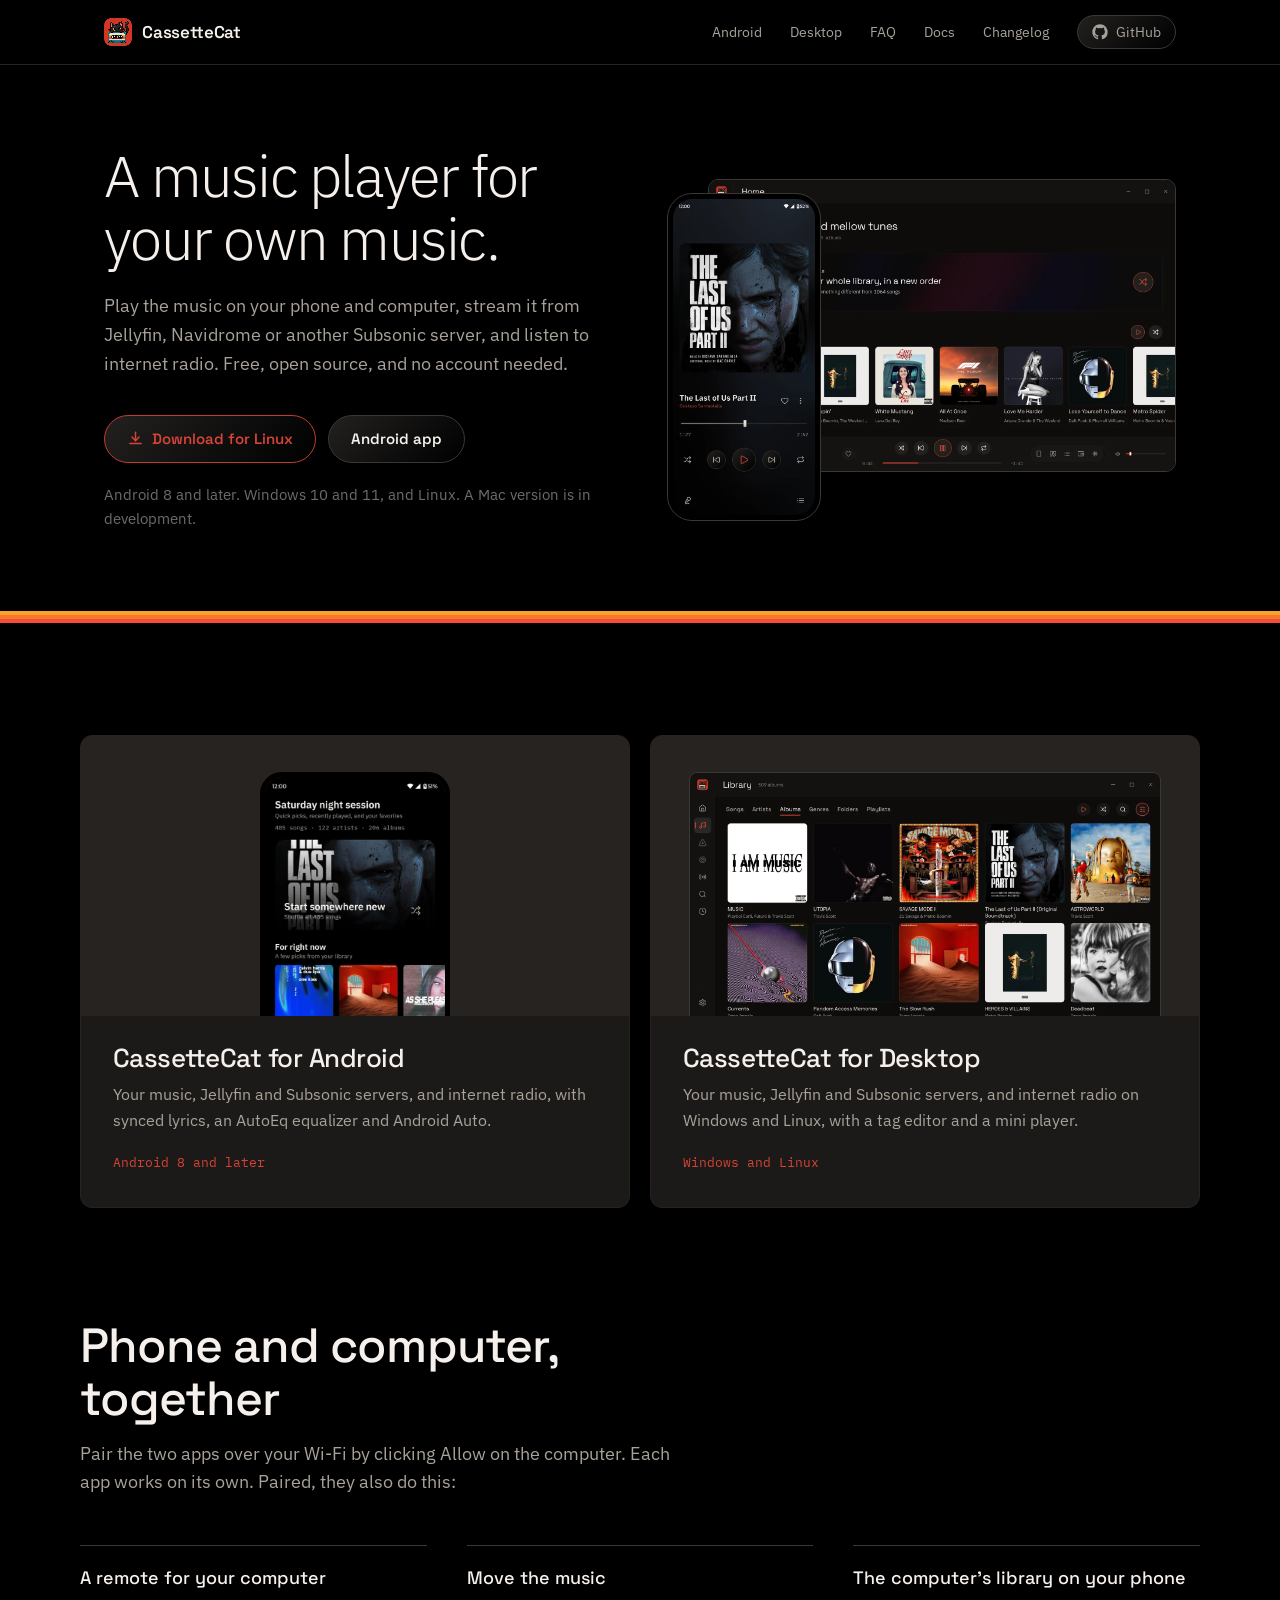
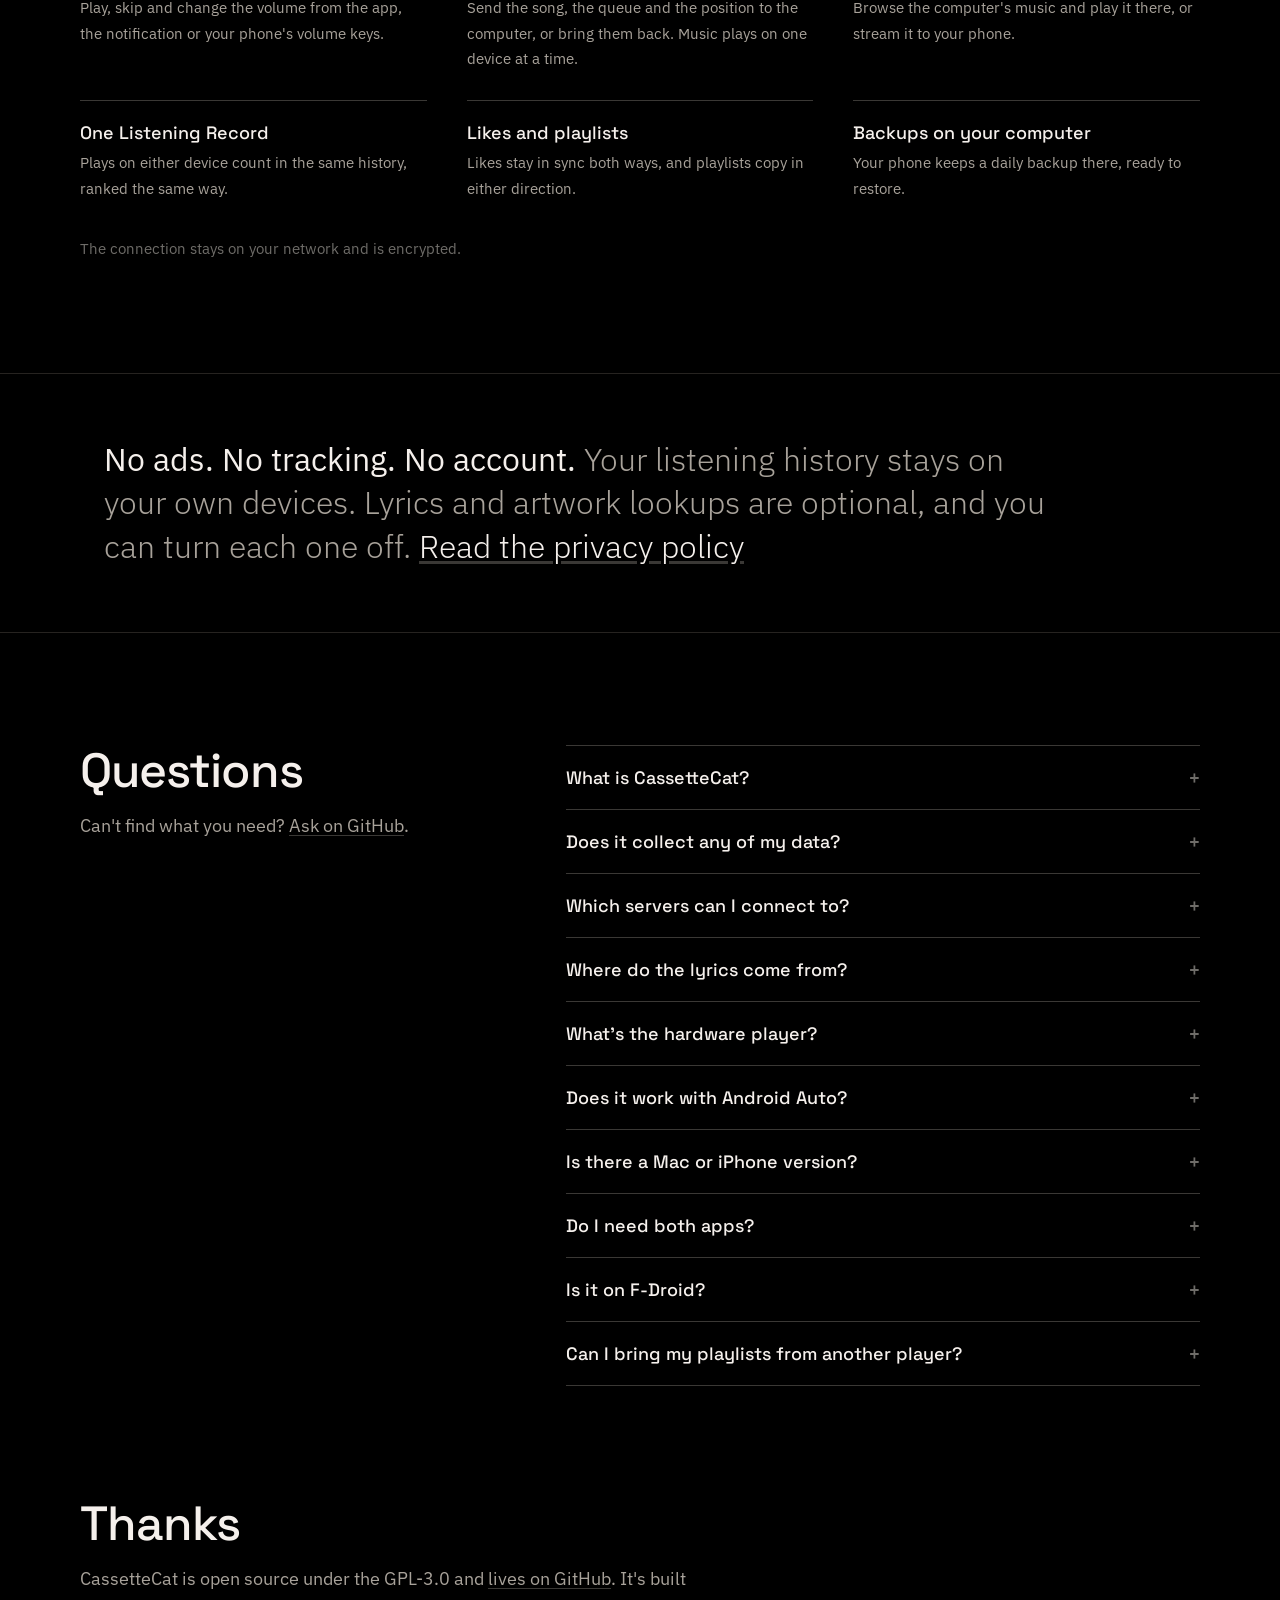
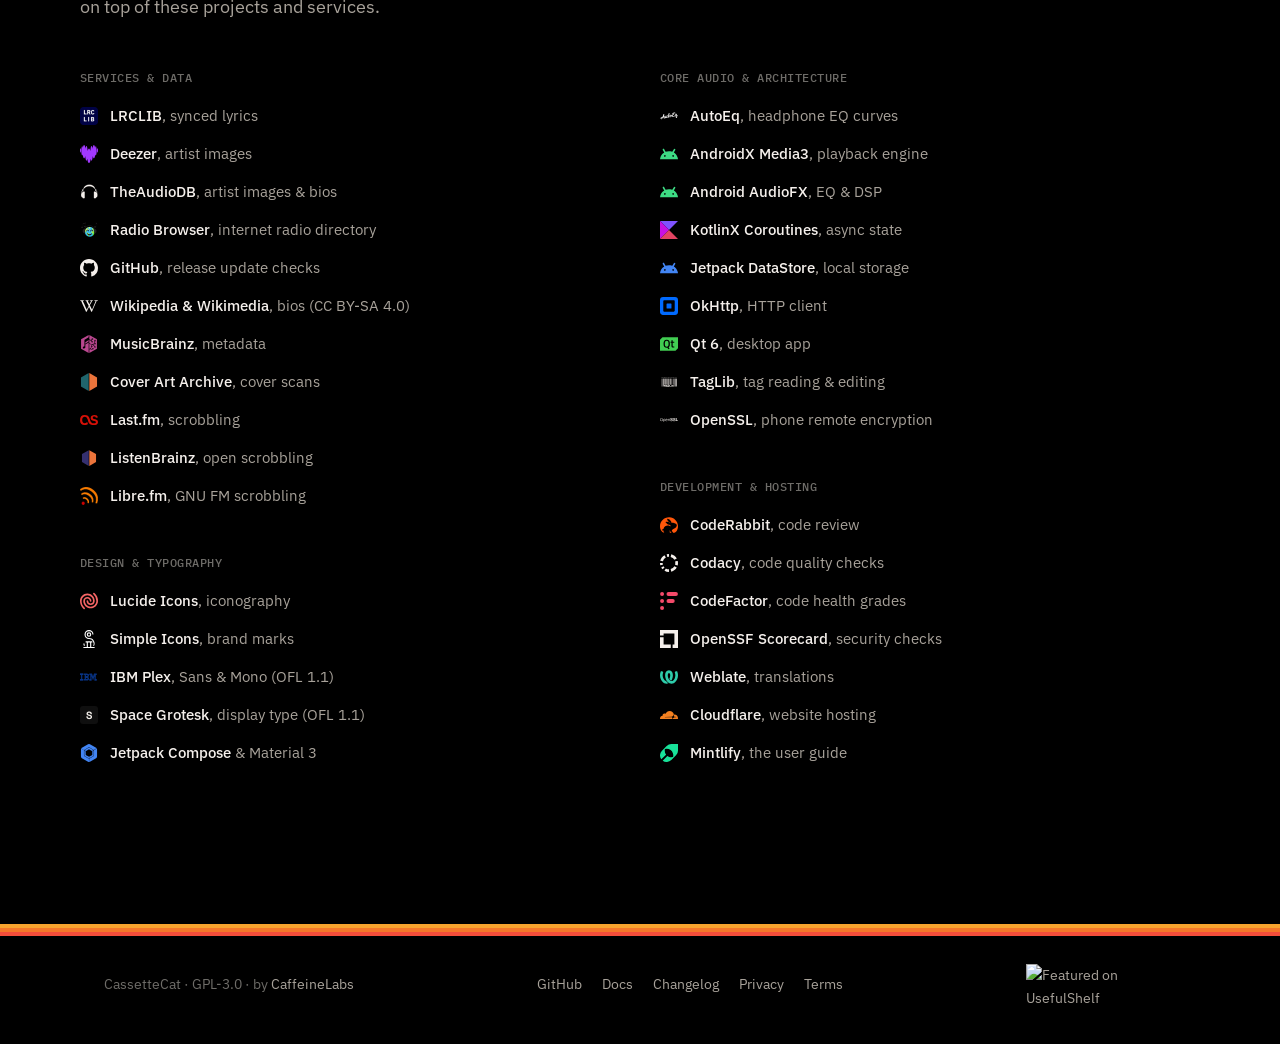
==== index.html @ 4e78d3f8 "Lay out each release with its version and date beside the notes The separate versions list is gone; " ====
<!DOCTYPE html>
<html lang="en">

<head>
  <meta charset="UTF-8">
  <meta name="viewport" content="width=device-width, initial-scale=1.0">
  <title>CassetteCat · Open Source Music Player for Android and Desktop</title>
  <meta name="description" content="A free, open-source music player for Android, Windows and Linux. Play your own music files, stream from Navidrome or Jellyfin, and get synced lyrics. No ads, no tracking, no account.">
  <meta name="author" content="CaffeineLabs">
  <meta name="robots" content="index, follow, max-image-preview:large, max-snippet:-1, max-video-preview:-1">
  <meta name="referrer" content="strict-origin-when-cross-origin">
  <meta property="og:site_name" content="CassetteCat">
  <meta property="og:locale" content="en_US">
  <meta property="og:title" content="CassetteCat · Open Source Music Player for Android and Desktop">
  <meta property="og:description" content="A free, open-source music player for your own music. Play the songs on your phone or computer, or stream them from your own server.">
  <meta property="og:url" content="https://cassettecat.caffeinelabs.in/">
  <meta property="og:image" content="https://cassettecat.caffeinelabs.in/assets/feature_graphic_1024x500.png">
  <meta property="og:image:width" content="1024">
  <meta property="og:image:height" content="500">
  <meta property="og:image:alt" content="CassetteCat on an Android phone and on a computer">
  <meta property="og:type" content="website">
  <meta name="twitter:card" content="summary_large_image">
  <meta name="twitter:title" content="CassetteCat · Open Source Music Player for Android and Desktop">
  <meta name="twitter:description" content="A free, open-source music player for your own music. Play the songs on your phone or computer, or stream them from your own server.">
  <meta name="twitter:image" content="https://cassettecat.caffeinelabs.in/assets/feature_graphic_1024x500.png">
  <meta name="theme-color" content="#000000">
  <script type="application/ld+json">
  {
    "@context": "https://schema.org",
    "@graph": [
      {
        "@type": "WebSite",
        "@id": "https://cassettecat.caffeinelabs.in/#website",
        "url": "https://cassettecat.caffeinelabs.in/",
        "name": "CassetteCat",
        "description": "Open-source music player for Android and desktop. Plays local files, streams Subsonic and Jellyfin servers, and syncs lyrics.",
        "inLanguage": "en"
      },
      {
        "@type": "Organization",
        "@id": "https://cassettecat.caffeinelabs.in/#organization",
        "name": "CaffeineLabs",
        "url": "https://caffeinelabs.in",
        "logo": "https://cassettecat.caffeinelabs.in/assets/play_store_icon_512.png",
        "sameAs": [
          "https://github.com/samyyy2311/CassetteCat",
          "https://github.com/samyyy2311/CassetteCat-Desktop"
        ]
      },
      {
        "@type": "SoftwareApplication",
        "@id": "https://cassettecat.caffeinelabs.in/#software",
        "name": "CassetteCat",
        "operatingSystem": "Android, Windows, Linux",
        "applicationCategory": "MultimediaApplication",
        "applicationSubCategory": "MusicApplication",
        "description": "A free, open-source music player for Android, Windows and Linux. Plays local music files, streams from your own Navidrome, Jellyfin or Subsonic server, shows synced lyrics, and works with Android Auto. No ads, no tracking and no account.",
        "url": "https://cassettecat.caffeinelabs.in/",
        "image": "https://cassettecat.caffeinelabs.in/assets/feature_graphic_1024x500.png",
        "screenshot": [
          "https://cassettecat.caffeinelabs.in/assets/screenshots/now-playing.webp",
          "https://cassettecat.caffeinelabs.in/assets/screenshots/lyrics.webp",
          "https://cassettecat.caffeinelabs.in/assets/screenshots/library.webp",
          "https://cassettecat.caffeinelabs.in/assets/screenshots/artists.webp",
          "https://cassettecat.caffeinelabs.in/assets/screenshots/desktop/home.webp",
          "https://cassettecat.caffeinelabs.in/assets/screenshots/desktop/library.webp",
          "https://cassettecat.caffeinelabs.in/assets/screenshots/desktop/now-playing.webp"
        ],
        "license": "https://www.gnu.org/licenses/gpl-3.0.html",
        "offers": {
          "@type": "Offer",
          "price": "0",
          "priceCurrency": "USD"
        },
        "author": {
          "@id": "https://cassettecat.caffeinelabs.in/#organization"
        },
        "downloadUrl": [
          "https://github.com/samyyy2311/CassetteCat/releases/latest",
          "https://github.com/samyyy2311/CassetteCat-Desktop/releases/latest"
        ],
        "installUrl": "https://play.google.com/store/apps/details?id=in.caffeinelabs.cassettecat",
        "featureList": [
          "Local music library with folder filters and tag support",
          "Streaming from Navidrome, Jellyfin and other Subsonic servers, with offline caching",
          "Synced lyrics from embedded tags or LRCLIB, with a lyrics editor",
          "Graphic equalizer with AutoEq headphone profiles",
          "Internet radio via Radio Browser",
          "Android Auto, Android Automotive and Drive Mode",
          "Scrobbling to Last.fm, ListenBrainz and Libre.fm",
          "Phone remote for the desktop app, with one shared Listening Record",
          "M3U and M3U8 playlist import and export",
          "Backup and restore of playlists and settings",
          "No ads, no analytics and no account"
        ],
        "softwareRequirements": "Android 8.0 or later, Windows 10 or 11 (64-bit), or Linux (x86_64 or ARM64)",
        "sameAs": [
          "https://play.google.com/store/apps/details?id=in.caffeinelabs.cassettecat",
          "https://alternativeto.net/software/cassettecat/about/",
          "https://github.com/samyyy2311/CassetteCat"
        ]
      },
      {
        "@type": "FAQPage",
        "@id": "https://cassettecat.caffeinelabs.in/#faq",
        "mainEntity": [
          {
            "@type": "Question",
            "name": "What is CassetteCat?",
            "acceptedAnswer": {
              "@type": "Answer",
              "text": "A music player for Android, Windows and Linux, made for people who keep their own music. It plays what's on your device, streams from your own Subsonic or Jellyfin server, and shows lyrics that scroll along with the song. It's free and the code is open."
            }
          },
          {
            "@type": "Question",
            "name": "Does it collect any of my data?",
            "acceptedAnswer": {
              "@type": "Answer",
              "text": "No. There's no analytics, no ads and no account to create. Your history and playlists stay on your devices, nothing is sent to us, and server passwords are encrypted on the device."
            }
          },
          {
            "@type": "Question",
            "name": "Which servers can I connect to?",
            "acceptedAnswer": {
              "@type": "Answer",
              "text": "Jellyfin, and anything that speaks the Subsonic API: Navidrome, Gonic, Airsonic, LMS and others. You can browse your library, stream, and keep songs on the phone for offline listening."
            }
          },
          {
            "@type": "Question",
            "name": "Where do the lyrics come from?",
            "acceptedAnswer": {
              "@type": "Answer",
              "text": "First from your files, if they have LRC or ID3 lyrics embedded. If not, CassetteCat looks them up on LRCLIB. If the timing is off, you can fix it in the lyrics editor."
            }
          },
          {
            "@type": "Question",
            "name": "What's the hardware player?",
            "acceptedAnswer": {
              "@type": "Answer",
              "text": "A small open-hardware music player built around an ESP32, with a DAC, a colour screen and an SD card. It's still in progress. The phone app can already send songs to it and control playback over Wi-Fi."
            }
          },
          {
            "@type": "Question",
            "name": "Does it work with Android Auto?",
            "acceptedAnswer": {
              "@type": "Answer",
              "text": "Yes. It works with Android Auto and Android Automotive, so you can pick albums, playlists and radio stations from your car's screen."
            }
          },
          {
            "@type": "Question",
            "name": "Is there a Mac or iPhone version?",
            "acceptedAnswer": {
              "@type": "Answer",
              "text": "A Mac app is in development and isn't available yet. There's no iPhone version."
            }
          },
          {
            "@type": "Question",
            "name": "Do I need both apps?",
            "acceptedAnswer": {
              "@type": "Answer",
              "text": "No. The Android app and the desktop app each work on their own. Pairing them adds the remote, one shared Listening Record and synced likes and playlists."
            }
          },
          {
            "@type": "Question",
            "name": "Is it on F-Droid?",
            "acceptedAnswer": {
              "@type": "Answer",
              "text": "Not yet, the F-Droid listing is still pending. Until then you can grab the APK from GitHub, or add the repository to Obtainium to get updates automatically."
            }
          },
          {
            "@type": "Question",
            "name": "Can I bring my playlists from another player?",
            "acceptedAnswer": {
              "@type": "Answer",
              "text": "Yes. CassetteCat imports M3U and M3U8 playlists, which most players can export. Your music files are picked up by the library scan, so there's nothing else to move."
            }
          }
        ]
      }
    ]
  }
  </script>
  <link rel="manifest" href="manifest.json">
  <link rel="canonical" href="https://cassettecat.caffeinelabs.in/">
  <link rel="icon" type="image/svg+xml" href="assets/logo.svg">
  <link rel="icon" type="image/png" href="assets/play_store_icon_512.png">
  <link rel="apple-touch-icon" href="assets/play_store_icon_512.png">
  <link rel="preconnect" href="https://fonts.googleapis.com">
  <link rel="preconnect" href="https://fonts.gstatic.com" crossorigin>
  <link rel="stylesheet" href="https://fonts.googleapis.com/css2?family=IBM+Plex+Mono:wght@400;500&family=IBM+Plex+Sans:wght@300;400;500&family=Space+Grotesk:wght@400;500;600&display=swap">
  <link rel="stylesheet" href="https://fonts.googleapis.com/css2?family=Silkscreen&text=ABCDEFGHIJKLMNOPQRSTUVWXYZ0123456789%C2%B7%26-.:&display=swap">
  <link rel="stylesheet" href="assets/style.css?v=20261022c">
</head>

<body>

  <header class="site-header">
    <div class="wrap nav">
      <a href="/" class="brand"><img src="assets/play_store_icon_512.png" alt="" width="26" height="26"><span>CassetteCat</span></a>
      <nav aria-label="Main">
        <a href="/android" class="wide">Android</a>
        <a href="/desktop" class="wide">Desktop</a>
        <a href="/#faq" class="wide">FAQ</a>
        <a href="/docs" class="wide">Docs</a>
        <a href="/changelog" class="wide">Changelog</a>
        <a href="https://github.com/samyyy2311/CassetteCat" target="_blank" rel="noopener" class="gh cap"><svg viewBox="0 0 24 24" aria-hidden="true"><path d="M12 .5C5.65.5.5 5.65.5 12c0 5.08 3.29 9.39 7.86 10.91.58.11.79-.25.79-.55 0-.27-.01-1.17-.02-2.12-3.2.7-3.88-1.36-3.88-1.36-.52-1.33-1.28-1.68-1.28-1.68-1.04-.71.08-.7.08-.7 1.15.08 1.76 1.19 1.76 1.19 1.03 1.75 2.69 1.25 3.35.95.1-.74.4-1.25.72-1.53-2.55-.29-5.24-1.28-5.24-5.69 0-1.26.45-2.28 1.19-3.09-.12-.29-.52-1.46.11-3.05 0 0 .97-.31 3.17 1.18a11.04 11.04 0 0 1 5.78 0c2.2-1.49 3.17-1.18 3.17-1.18.63 1.59.23 2.76.11 3.05.74.81 1.19 1.83 1.19 3.09 0 4.42-2.7 5.39-5.26 5.68.41.35.77 1.05.77 2.12 0 1.53-.01 2.76-.01 3.14 0 .3.2.66.8.55A11.51 11.51 0 0 0 23.5 12C23.5 5.65 18.35.5 12 .5Z"/></svg>GitHub<span id="gh-stars" hidden></span></a>
        <a href="/#download" class="narrow nav-dl cap cap-accent">Download</a>
      </nav>
    </div>
  </header>

  <main>

    <section id="download" class="wrap hero">
      <div class="hero-copy">
        <h1>A music player for your own music.</h1>
        <p class="lede">Play the music on your phone and computer, stream it from Jellyfin, Navidrome or another Subsonic server, and listen to internet radio. Free, open source, and no account needed.</p>
        <div class="actions">
          <a id="dl-primary" href="https://github.com/samyyy2311/CassetteCat/releases/latest" class="btn btn-primary">
            <svg viewBox="0 0 24 24"><path d="M12 3v12"/><path d="m7 10 5 5 5-5"/><path d="M4 19h16"/></svg>
            <span>Download for Android</span>
          </a>
          <a id="dl-other" href="/desktop" class="btn">Desktop app</a>
        </div>
        <p class="dl-note">Android 8 and later. Windows 10 and 11, and Linux. A Mac version is in development.</p>
        <p id="gh-downloads" class="dl-count" hidden></p>
      </div>
      <div class="hero-devices">
        <img class="hero-desktop" src="assets/screenshots/desktop/home.webp" alt="CassetteCat on a computer, showing the Home screen" width="1600" height="1000" fetchpriority="high">
        <img class="hero-phone" src="assets/screenshots/now-playing.webp" alt="CassetteCat on an Android phone, showing the Now Playing screen" width="240" height="534">
      </div>
    </section>

    <div class="tape-stripe"></div>

    <section id="apps" class="wrap block apps">
      <a class="app-card" href="/android">
        <div class="shot"><img class="shot-phone" src="assets/screenshots/home.webp" alt="CassetteCat Home screen on Android" width="240" height="534" loading="lazy"></div>
        <div>
          <h2>CassetteCat for Android</h2>
          <p>Your music, Jellyfin and Subsonic servers, and internet radio, with synced lyrics, an AutoEq equalizer and Android Auto.</p>
          <span class="app-link">Android 8 and later</span>
        </div>
      </a>
      <a class="app-card" href="/desktop">
        <div class="shot"><img class="shot-desktop" src="assets/screenshots/desktop/library.webp" alt="CassetteCat library on a computer" width="1600" height="1000" loading="lazy"></div>
        <div>
          <h2>CassetteCat for Desktop</h2>
          <p>Your music, Jellyfin and Subsonic servers, and internet radio on Windows and Linux, with a tag editor and a mini player.</p>
          <span class="app-link">Windows and Linux</span>
        </div>
      </a>
    </section>

    <section id="together" class="wrap block together" style="padding-top:0">
      <div class="head">
        <h2>Phone and computer, together</h2>
        <p>Pair the two apps over your Wi-Fi by clicking Allow on the computer. Each app works on its own. Paired, they also do this:</p>
      </div>
      <ul>
        <li><b>A remote for your computer</b><span>Play, skip and change the volume from the app, the notification or your phone's volume keys.</span></li>
        <li><b>Move the music</b><span>Send the song, the queue and the position to the computer, or bring them back. Music plays on one device at a time.</span></li>
        <li><b>The computer's library on your phone</b><span>Browse the computer's music and play it there, or stream it to your phone.</span></li>
        <li><b>One Listening Record</b><span>Plays on either device count in the same history, ranked the same way.</span></li>
        <li><b>Likes and playlists</b><span>Likes stay in sync both ways, and playlists copy in either direction.</span></li>
        <li><b>Backups on your computer</b><span>Your phone keeps a daily backup there, ready to restore.</span></li>
      </ul>
      <p class="together-note">The connection stays on your network and is encrypted.</p>
    </section>

    <section class="privacy">
      <div class="wrap">
        <p><strong>No ads. No tracking. No account.</strong> Your listening history stays on your own devices. Lyrics and artwork lookups are optional, and you can turn each one off. <a href="/privacy">Read the privacy policy</a></p>
      </div>
    </section>

    <section id="faq" class="wrap block faq">
      <div class="head">
        <h2>Questions</h2>
        <p>Can't find what you need? <a href="https://github.com/samyyy2311/CassetteCat/issues" target="_blank" rel="noopener">Ask on GitHub</a>.</p>
      </div>
      <div>
        <details>
          <summary>What is CassetteCat?</summary>
          <p>A music player for Android, Windows and Linux, made for people who keep their own music. It plays what's on your device, streams from your own Subsonic or Jellyfin server, and shows lyrics that scroll along with the song. It's free and the code is open.</p>
        </details>
        <details>
          <summary>Does it collect any of my data?</summary>
          <p>No. There's no analytics, no ads and no account to create. Your history and playlists stay on your devices, nothing is sent to us, and server passwords are encrypted on the device.</p>
        </details>
        <details>
          <summary>Which servers can I connect to?</summary>
          <p>Jellyfin, and anything that speaks the Subsonic API: Navidrome, Gonic, Airsonic, LMS and others. You can browse your library, stream, and keep songs on the phone for offline listening.</p>
        </details>
        <details>
          <summary>Where do the lyrics come from?</summary>
          <p>First from your files, if they have LRC or ID3 lyrics embedded. If not, CassetteCat looks them up on LRCLIB. If the timing is off, you can fix it in the lyrics editor.</p>
        </details>
        <details>
          <summary>What's the hardware player?</summary>
          <p>A small open-hardware music player built around an ESP32, with a DAC, a colour screen and an SD card. It's still in progress. The phone app can already send songs to it and control playback over Wi-Fi.</p>
        </details>
        <details>
          <summary>Does it work with Android Auto?</summary>
          <p>Yes. It works with Android Auto and Android Automotive, so you can pick albums, playlists and radio stations from your car's screen.</p>
        </details>
        <details>
          <summary>Is there a Mac or iPhone version?</summary>
          <p>A Mac app is in development and isn't available yet. There's no iPhone version.</p>
        </details>
        <details>
          <summary>Do I need both apps?</summary>
          <p>No. The Android app and the desktop app each work on their own. Pairing them adds the remote, one shared Listening Record and synced likes and playlists.</p>
        </details>
        <details>
          <summary>Is it on F-Droid?</summary>
          <p>Not yet, the F-Droid listing is still pending. Until then you can grab the APK from GitHub, or add the repository to Obtainium to get updates automatically.</p>
        </details>
        <details>
          <summary>Can I bring my playlists from another player?</summary>
          <p>Yes. CassetteCat imports M3U and M3U8 playlists, which most players can export. Your music files are picked up by the library scan, so there's nothing else to move.</p>
        </details>
      </div>
    </section>

    <section id="credits" class="wrap block" style="padding-top:0">
      <div class="head">
        <h2>Thanks</h2>
        <p>CassetteCat is open source under the GPL-3.0 and <a href="https://github.com/samyyy2311/CassetteCat" target="_blank" rel="noopener">lives on GitHub</a>. It's built on top of these projects and services.</p>
      </div>
      <div class="credits">
        <div>
          <h3>Services &amp; Data</h3>
          <ul>
            <li><a href="https://lrclib.net" target="_blank" rel="noopener"><img aria-hidden="true" src="assets/logos/lrclib.png" alt="" width="18" height="18"><span><strong>LRCLIB</strong>, synced lyrics</span></a></li>
            <li><a href="https://deezer.com" target="_blank" rel="noopener noreferrer"><svg aria-hidden="true" width="18" height="18" viewBox="0 0 24 24" fill="#A238FF"><path d="M.693 10.024c.381 0 .693-1.256.693-2.807 0-1.55-.312-2.807-.693-2.807C.312 4.41 0 5.666 0 7.217s.312 2.808.693 2.808ZM21.038 1.56c-.364 0-.684.805-.91 2.096C19.765 1.446 19.184 0 18.526 0c-.78 0-1.464 2.036-1.784 5-.312-2.158-.788-3.536-1.325-3.536-.745 0-1.386 2.704-1.62 6.472-.442-1.932-1.083-3.145-1.793-3.145s-1.35 1.213-1.793 3.145c-.242-3.76-.874-6.463-1.628-6.463-.537 0-1.013 1.378-1.325 3.535C6.938 2.036 6.262 0 5.474 0c-.658 0-1.247 1.447-1.602 3.665-.217-1.291-.546-2.105-.91-2.105-.675 0-1.221 2.807-1.221 6.272 0 3.466.546 6.273 1.221 6.273.277 0 .537-.476.736-1.273.32 2.928.996 4.938 1.776 4.938.606 0 1.143-1.204 1.507-3.11.251 3.622.875 6.195 1.602 6.195.46 0 .875-1.023 1.187-2.677C10.142 21.6 11 24 12.004 24c1.005 0 1.863-2.4 2.235-5.822.312 1.654.727 2.677 1.186 2.677.728 0 1.352-2.573 1.603-6.195.364 1.906.9 3.11 1.507 3.11.78 0 1.455-2.01 1.775-4.938.208.797.46 1.273.737 1.273.675 0 1.22-2.807 1.22-6.273-.008-3.457-.553-6.272-1.23-6.272ZM23.307 10.024c.381 0 .693-1.256.693-2.807 0-1.55-.312-2.807-.693-2.807-.381 0-.693 1.256-.693 2.807s.312 2.808.693 2.808Z"/></svg><span><strong>Deezer</strong>, artist images</span></a></li>
            <li><a href="https://theaudiodb.com" target="_blank" rel="noopener noreferrer"><img aria-hidden="true" src="assets/logos/theaudiodb.png" alt="" width="18" height="18"><span><strong>TheAudioDB</strong>, artist images &amp; bios</span></a></li>
            <li><a href="https://radio-browser.info" target="_blank" rel="noopener noreferrer"><img aria-hidden="true" src="assets/logos/radio-browser.png" alt="" width="18" height="18"><span><strong>Radio Browser</strong>, internet radio directory</span></a></li>
            <li><a href="https://github.com" target="_blank" rel="noopener noreferrer"><svg aria-hidden="true" width="18" height="18" viewBox="0 0 24 24"><path fill="var(--ink)" d="M12 0C5.37 0 0 5.37 0 12c0 5.31 3.435 9.795 8.205 11.385.6.105.825-.255.825-.57 0-.285-.015-1.23-.015-2.235-3.015.555-3.795-.735-4.035-1.41-.135-.345-.72-1.41-1.23-1.695-.42-.225-1.02-.78-.015-.795.945-.015 1.62.87 1.845 1.23 1.08 1.815 2.805 1.305 3.495.99.105-.78.42-1.305.765-1.605-2.67-.3-5.46-1.335-5.46-5.925 0-1.305.465-2.385 1.23-3.225-.12-.3-.54-1.53.12-3.18 0 0 1.005-.315 3.3 1.23.96-.27 1.98-.405 3-.405s2.04.135 3 .405c2.295-1.56 3.3-1.23 3.3-1.23.66 1.65.24 2.88.12 3.18.765.84 1.23 1.905 1.23 3.225 0 4.605-2.805 5.625-5.475 5.925.435.375.81 1.095.81 2.22 0 1.605-.015 2.895-.015 3.3 0 .315.225.69.825.57A12.02 12.02 0 0 0 24 12c0-6.63-5.37-12-12-12Z"/></svg><span><strong>GitHub</strong>, release update checks</span></a></li>
            <li><a href="https://wikipedia.org" target="_blank" rel="noopener"><svg aria-hidden="true" width="18" height="18" viewBox="0 0 24 24"><path fill="var(--ink)" d="M12.09,13.119c-0.936,1.932 -2.217,4.548 -2.853,5.728 -0.616,1.074 -1.127,0.931 -1.532,0.029 -1.406,-3.321 -4.293,-9.144 -5.651,-12.409 -0.251,-0.601 -0.441,-0.987 -0.619,-1.139 -0.181,-0.15 -0.554,-0.24 -1.122,-0.271C0.103,5.033 0,4.982 0,4.898v-0.455l0.052,-0.045c0.924,-0.005 5.401,0 5.401,0l0.051,0.045v0.434c0,0.119 -0.075,0.176 -0.225,0.176l-0.564,0.031c-0.485,0.029 -0.727,0.164 -0.727,0.436 0,0.135 0.053,0.33 0.166,0.601 1.082,2.646 4.818,10.521 4.818,10.521l0.136,0.046 2.411,-4.81 -0.482,-1.067 -1.658,-3.264s-0.318,-0.654 -0.428,-0.872c-0.728,-1.443 -0.712,-1.518 -1.447,-1.617 -0.207,-0.023 -0.313,-0.05 -0.313,-0.149v-0.468l0.06,-0.045h4.292l0.113,0.037v0.451c0,0.105 -0.076,0.15 -0.227,0.15l-0.308,0.047c-0.792,0.061 -0.661,0.381 -0.136,1.422l1.582,3.252 1.758,-3.504c0.293,-0.64 0.233,-0.801 0.111,-0.947 -0.07,-0.084 -0.305,-0.22 -0.812,-0.24l-0.201,-0.021c-0.052,0 -0.098,-0.015 -0.145,-0.051 -0.045,-0.031 -0.067,-0.076 -0.067,-0.129v-0.427l0.061,-0.045c1.247,-0.008 4.043,0 4.043,0l0.059,0.045v0.436c0,0.121 -0.059,0.178 -0.193,0.178 -0.646,0.03 -0.782,0.095 -1.023,0.439 -0.12,0.186 -0.375,0.589 -0.646,1.039l-2.301,4.273 -0.065,0.135 2.792,5.712 0.17,0.048 4.396,-10.438c0.154,-0.422 0.129,-0.722 -0.064,-0.895 -0.197,-0.172 -0.346,-0.273 -0.857,-0.295l-0.42,-0.016c-0.061,0 -0.105,-0.014 -0.152,-0.045 -0.043,-0.029 -0.072,-0.075 -0.072,-0.119v-0.436l0.059,-0.045h4.961l0.041,0.045v0.437c0,0.119 -0.074,0.18 -0.209,0.18 -0.648,0.03 -1.127,0.18 -1.443,0.421 -0.314,0.255 -0.557,0.616 -0.736,1.067 0,0 -4.043,9.258 -5.426,12.339 -0.525,1.007 -1.053,0.917 -1.503,-0.031 -0.571,-1.171 -1.773,-3.786 -2.646,-5.71l0.053,-0.036z"/></svg><span><strong>Wikipedia &amp; Wikimedia</strong>, bios (CC BY-SA 4.0)</span></a></li>
            <li><a href="https://musicbrainz.org" target="_blank" rel="noopener"><svg aria-hidden="true" width="18" height="18" viewBox="0 0 24 24" fill="#BA478F"><path d="M11.582 0L1.418 5.832v12.336L11.582 24V10.01L7.1 12.668v3.664c.01.111.01.225 0 .336-.103.435-.54.804-1 1.111-.802.537-1.752.509-2.166-.111-.413-.62-.141-1.631.666-2.168.384-.28.863-.399 1.334-.332V6.619c0-.154.134-.252.226-.308L11.582 3zm.836 0v6.162c.574.03 1.14.16 1.668.387a2.225 2.225 0 0 0 1.656-.717 1.02 1.02 0 1 1 1.832-.803l.004.006a1.022 1.022 0 0 1-1.295 1.197c-.34.403-.792.698-1.297.85.34.263.641.576.891.928a1.04 1.04 0 0 1 .777.125c.768.486.568 1.657-.318 1.857-.886.2-1.574-.77-1.09-1.539.02-.03.042-.06.065-.09a3.598,3.598 0 0 0-1.436-1.166 4.142,4.142 0 0 0-1.457-.369v4.01c.855.06 1.256.493 1.555.834.227.256.356.39.578.402.323.018.568.008.806 0a5.44,5.44 0 0 1 .895.022c.94-.017 1.272-.226 1.605-.446a2.533,2.533 0 0 1 1.131-.463 1.027,1.027 0 0 1 .12-.263 1.04,1.04 0 0 1 .105-.137c.023-.025.047-.044.07-.066a4.775,4.775 0 0 1 0-2.405l-.012,-0.01a1.02,1.02 0 1 1 .692.272h-.057a4.288,4.288 0 0 0 0 1.877h.063a1.02,1.02 0 1 1-.545 1.883l-.047-.033a1,1 0 0 1-.352-.442 1.885,1.885 0 0 0-.814.354 3.03,3.03 0 0 1-.703.365c.757.555 1.772,1.6 2.199,2.299a1.03,1.03 0 0 1 .256-.033 1.02,1.02 0 1 1-.545 1.88l-.047-.03a1.017,1.017 0 0 1-.27-1.376 0.72,0.72 0 0 1 .051-.072c-.445-.775-2.026-2.28-2.46-2.387a4.037,4.037 0 0 0-1.31-.117c-.24,0.008-.513,0.018-.866,0-.515-.027-.783-.333-1.043-.629-.26-.296-.51-.56-1.055-.611V18.5a1.877,1.877 0 0 0 .426-.135.333.333 0 0 1 .058-.027c.56-.267 1.421-.91 2.096-2.447a1.02,1.02 0 0 1-.27-1.344 1.02,1.02 0 1 1 .915 1.54 6.273,6.273 0 0 1-1.432 2.136 1.785,1.785 0 0 1 .691.306.667.667 0 0 0 .37 0.168 3.31,3.31 0 0 0 .888-.222 1.02,1.02 0 0 1 1.787-.79v-.005a1.02,1.02 0 0 1-.773 1.683 1.022,1.022 0 0 1-.719-.287 3.935,3.935 0 0 1-1.168 0.287h-.05a1.313,1.313 0 0 1-.71-.275c-.262-.177-.51-.345-1.402-.12a2.098,2.098 0 0 1-.707 0.2V24l10.164-5.832V5.832zm4.154 4.904a.352.352 0 0 0-.197.639l.018.01c.163.1.378.053.484-.108v-.002a.352.352 0 0 0-.303-.539zm-4.99 1.928L7.082 9.5v2l4.5-2.668zm8.385.38a.352.352 0 0 0-.295.165v.002a.35.35 0 0 0 .096.473l.013.01a.357.357 0 0 0 .487-.108.352.352 0 0 0-.301-.541zM16.09 8.647a.352.352 0 0 0-.277.163.355.355 0 0 0 .296.54c.482 0 .463-.73-.02-.703zm3.877 2.477a.352.352 0 0 0-.295.164.35.35 0 0 0 .094.475l.015.01a.357.357 0 0 0 .485-.11.352.352 0 0 0-.3-.539zm-4.375 3.594a.352.352 0 0 0-.291.172.35.35 0 0 0-.04.265.352.352 0 1 0 .33-.437zm4.375.789a.352.352 0 0 0-.295.164v.002a.352.352 0 0 0 .094.473l.015.01a.357.357 0 0 0 .485-.108.352.352 0 0 0-.3-.54zm-2.803 2.488v.002a.347.347 0 0 0-.223.084.352.352 0 0 0 .23.62.347.347 0 0 0 .23-.085.348.348 0 0 0 .12-.24.353.353 0 0 0-.35-.38.347.347 0 0 0-.007 0Z"/></svg><span><strong>MusicBrainz</strong>, metadata</span></a></li>
            <li><a href="https://coverartarchive.org" target="_blank" rel="noopener"><svg aria-hidden="true" width="18" height="18" viewBox="0 0 25 28"><polygon points="12 0 0 7 0 21 12 28 12 0" fill="#20656C"/><polygon points="13 0 25 7 25 21 13 28 13 0" fill="#EB743B"/></svg><span><strong>Cover Art Archive</strong>, cover scans</span></a></li>
            <li><a href="https://www.last.fm" target="_blank" rel="noopener noreferrer"><svg aria-hidden="true" width="18" height="18" viewBox="0 0 24 24" fill="#D51007"><path d="M10.584 17.21l-.88-2.392s-1.43 1.594-3.573 1.594c-1.897 0-3.244-1.649-3.244-4.288 0-3.382 1.704-4.591 3.381-4.591 2.42 0 3.189 1.567 3.849 3.574l.88 2.749c.88 2.666 2.529 4.81 7.285 4.81 3.409 0 5.718-1.044 5.718-3.793 0-2.227-1.265-3.381-3.63-3.931l-1.758-.385c-1.21-.275-1.567-.77-1.567-1.595 0-.934.742-1.484 1.952-1.484 1.32 0 2.034.495 2.144 1.677l2.749-.33c-.22-2.474-1.924-3.492-4.729-3.492-2.474 0-4.893.935-4.893 3.932 0 1.87.907 3.051 3.189 3.601l1.87.44c1.402.33 1.869.907 1.869 1.704 0 1.017-.99 1.43-2.86 1.43-2.776 0-3.93-1.457-4.59-3.464l-.907-2.75c-1.155-3.573-2.997-4.893-6.653-4.893C2.144 5.333 0 7.89 0 12.233c0 4.18 2.144 6.434 5.993 6.434 3.106 0 4.591-1.457 4.591-1.457z"/></svg><span><strong>Last.fm</strong>, scrobbling</span></a></li>
            <li><a href="https://listenbrainz.org" target="_blank" rel="noopener"><svg aria-hidden="true" width="18" height="18" viewBox="0 0 32 32"><polygon fill="#353070" points="15.5 2 3.5 9 3.5 23 15.5 30 15.5 2"/><polygon fill="#eb743b" points="16.5 2 28.5 9 28.5 23 16.5 30 16.5 2"/></svg><span><strong>ListenBrainz</strong>, open scrobbling</span></a></li>
            <li><a href="https://libre.fm" target="_blank" rel="noopener"><img aria-hidden="true" src="assets/logos/librefm.png" alt="" width="18" height="18"><span><strong>Libre.fm</strong>, GNU FM scrobbling</span></a></li>
          </ul>
        </div>
        <div>
          <h3>Design &amp; Typography</h3>
          <ul>
            <li><a href="https://lucide.dev" target="_blank" rel="noopener"><svg aria-hidden="true" width="18" height="18" viewBox="0 0 24 24" fill="#F56565"><path d="M18.483 1.123a1.09 1.09 0 0 0-.752.362 1.09 1.09 0 0 0 .088 1.54 11.956 11.956 0 0 1 4 8.946 7.62 7.62 0 0 1-7.637 7.636 7.62 7.62 0 0 1-7.637-7.636 3.255 3.255 0 0 1 3.273-3.273c1.82 0 3.273,1.45 3.273,3.273a1.09 1.09 0 0 0 1.09 1.09 1.09 1.09 0 0 0 1.092-1.09c0-3-2.455-5.455-5.455-5.455s-5.454,2.455-5.454 5.455c0 5.408 4.408,9.818 9.818,9.818 5.41 0 9.818-4.41 9.818-9.818A14.16,14.16 0 0 0 19.272 1.4a1.09 1.09 0 0 0-.789-.277ZM9.818 2.15C4.408 2.151 0 6.561 0 11.97a14.16 14.16 0 0 0 4.8 10.637 1.09 1.09 0 0 0 1.54-.096 1.09 1.09 0 0 0-.095-1.54 11.957 11.957 0 0 1-4.063-9 7.62 7.62 0 0 1 7.636-7.637 7.62 7.62 0 0 1 7.637 7.636 3.256 3.256 0 0 1-3.273 3.273 3.256 3.256 0 0 1-3.273-3.273 1.09 1.09 0 0 0-1.09-1.09 1.09 1.09 0 0 0-1.092 1.09c0 3 2.455 5.455 5.455 5.455s5.454-2.455 5.454-5.455c0-5.408-4.408-9.818-9.818-9.818z"/></svg><span><strong>Lucide Icons</strong>, iconography</span></a></li>
            <li><a href="https://simpleicons.org" target="_blank" rel="noopener"><svg aria-hidden="true" width="18" height="18" viewBox="0 0 24 24" fill="#FFFFFF"><path d="M18 6a6 6 0 10-6 6 6 6 0 015.35 9h1.5A7.5 7.5 0 0012 10.5 4.5 4.5 0 1116.5 6Zm-6-3a3 3 0 000 6 1 1 0 000-6m0 1.5a1.5 1.5 0 010 3 1 1 0 010-3M7.5 15v1.5H9v6H4.5V24h15v-1.5H15v-6h1.5V15Zm3 1.5h3v6h-3zm-6 1.5a7.5 7.5 0 00.7 3h1.5a6 6 0 01-.7-3Z"/></svg><span><strong>Simple Icons</strong>, brand marks</span></a></li>
            <li><a href="https://github.com/IBM/plex" target="_blank" rel="noopener"><svg aria-hidden="true" width="18" height="18" viewBox="0 0 1075 401.15" fill="#0F62FE"><g><rect y="373.17" width="194.43" height="27.932"/><rect y="319.83" width="194.43" height="27.932"/><rect x="55.468" y="266.54" width="83.399" height="27.932"/><rect x="55.468" y="213.25" width="83.399" height="27.932"/><rect x="55.468" y="159.96" width="83.399" height="27.932"/><rect x="55.468" y="106.58" width="83.399" height="27.932"/><rect y="53.288" width="194.43" height="27.932"/><rect width="194.43" height="27.932"/><path d="m222.17 400.85 207.11 0.297c27.734 0 52.793-10.697 71.513-27.932h-278.62z"/><path d="m222.17 347.76h299.03c5.051-8.617 8.815-18.027 11.094-27.932h-310.12z"/><rect x="277.73" y="266.54" width="83.3" height="27.932"/><path d="m444.43 266.54v27.932h90.927c0-9.608-1.288-19.017-3.764-27.932z"/><path d="m497.92 213.25h-220.19v27.932h243.46c-6.34-10.698-14.165-20.107-23.277-27.932z"/><path d="m277.73 159.96v27.932h220.19c9.311-7.825 17.135-17.235 23.277-27.932z"/><rect x="277.73" y="106.58" width="83.3" height="27.932"/><path d="m444.43 134.51h87.163c2.476-8.914 3.764-18.324 3.764-27.932h-90.927z"/><path d="m521.2 53.288h-299.03v27.932h310.12c-2.575-9.905-6.339-19.314-11.093-27.932z"/><path d="m429.28 0h-207.11v27.932h278.53c-18.621-17.235-43.878-27.932-71.414-27.932z"/><polygon points="555.57 81.22 742.67 81.22 733.06 53.288 555.57 53.288"/><polygon points="555.57 27.932 724.25 27.932 714.64 0 555.57 0"/><polygon points="861.03 401.17 861.03 373.24 1000 373.24 1000 401.17"/><polygon points="861.03 347.76 861.03 319.83 1000 319.83 1000 347.76"/><polygon points="777.73 182.54 769.91 159.96 694.43 159.96 611.03 159.96 611.03 187.89 694.43 187.89 694.43 162.24 703.25 187.89 852.22 187.89 861.03 162.24 861.03 187.89 944.43 187.89 944.43 159.96 861.03 159.96 785.56 159.96"/><polygon points="944.43 106.58 803.98 106.58 794.37 134.51 944.43 134.51"/><polygon points="1000 27.932 1000 0 840.93 0 831.32 27.932"/><polygon points="768.13 373.22 777.73 400.85 787.34 373.22"/><polygon points="749.5 319.83 759.31 347.76 796.16 347.76 806.06 319.83"/><polygon points="730.78 266.54 740.59 294.47 814.88 294.47 824.68 266.54"/><polygon points="721.97 241.18 833.6 241.18 843.11 213.25 712.36 213.25"/><polygon points="611.03 134.51 761.09 134.51 751.49 106.58 611.03 106.58"/><polygon points="1000 53.288 822.4 53.288 812.9 81.22 1000 81.22"/><rect x="555.57" y="373.22" width="138.97" height="27.932"/><rect x="555.57" y="319.83" width="138.97" height="27.932"/><rect x="611.03" y="266.54" width="83.399" height="27.932"/><rect x="611.03" y="213.25" width="83.399" height="27.932"/><rect x="861.03" y="213.25" width="83.399" height="27.932"/><rect x="861.03" y="266.54" width="83.399" height="27.932"/></g></svg><span><strong>IBM Plex</strong>, Sans &amp; Mono (OFL 1.1)</span></a></li>
            <li><a href="https://github.com/floriankarsten/space-grotesk" target="_blank" rel="noopener"><svg aria-hidden="true" width="18" height="18" viewBox="0 0 24 24"><rect width="24" height="24" rx="4" fill="rgba(255,255,255,0.06)"/><text x="12" y="17" font-family="'Space Grotesk',sans-serif" font-size="14" font-weight="700" fill="var(--ink)" text-anchor="middle">S</text></svg><span><strong>Space Grotesk</strong>, display type (OFL 1.1)</span></a></li>
            <li><a href="https://developer.android.com/jetpack/compose" target="_blank" rel="noopener"><svg aria-hidden="true" width="18" height="18" viewBox="0 0 24 24" fill="#4285F4"><path d="M12.135.003a2.577 2.577 0 0 0-1.42.344L2.55 5.06a2.577 2.577 0 0 0-.953.967l3.957 2.17a1.765 1.765 0 0 1 .603-.588l4.951-2.86a1.761 1.761 0 0 1 1.76 0l4.951 2.86a1.753 1.753 0 0 1 .526.46l3.921-2.265a2.577 2.577 0 0 0-.816-.744L13.291.347a2.577 2.577 0 0 0-1.152-.34Zm-.145 4.912a1.36 1.36 0 0 0-.68.182L6.36 7.953a1.345 1.345 0 0 0-.454.435l1.92 1.055a1.05 1.05 0 0 1 .31-.275l3.34-1.928a1.054 1.054 0 0 1 1.051 0l3.336 1.928a1.066 1.066 0 0 1 .238.199l.018-.01-.002-.002 1.877-1.08a1.353 1.353 0 0 0-.373-.322l-4.95-2.86a1.357 1.357 0 0 0-.68-.178Zm10.432 1.149-3.92 2.26a1.757 1.757 0 0 1 .2.812v5.715c0 .627-.332 1.21-.88 1.528l-4.95 2.86a1.761 1.761 0 0 1-.64.214v4.524a2.577 2.577 0 0 0 1.059-.313l8.162-4.713a2.577 2.577 0 0 0 1.289-2.23V7.297a2.577 2.577 0 0 0-.318-1.228Zm-20.937.238a2.577 2.577 0 0 0-.227.99v9.43c0 .918.491 1.767 1.293 2.229l8.162 4.713a2.57 2.57 0 0 0 1.225.336v-4.531a1.761 1.761 0 0 1-.833-.235L6.156 16.38a1.765 1.765 0 0 1-.877-1.528V9.136a1.776 1.776 0 0 1 .131-.676Zm16.67 2.223-1.89 1.092a1.058 1.058 0 0 1 .124.46v3.856c0 .378-.2.72-.526.907l-3.336 1.93a1.04 1.04 0 0 1-.295.107v2.17c.152-.027.304-.078.44-.157l4.949-2.859a1.36 1.36 0 0 0 .68-1.18V9.136a1.36 1.36 0 0 0-.147-.607Zm-12.387.13a1.36 1.36 0 0 0-.088.481v5.715a1.36 1.36 0 0 0 .68 1.18l4.95 2.86c.194.112.412.166.627.177v-2.174a1.054 1.054 0 0 1-.46-.123L8.14 14.843a1.054 1.054 0 0 1-.532-.908v-3.853a.99.99 0 0 1 .077-.38l-.034-.013z"/></svg><span><strong>Jetpack Compose</strong> &amp; Material 3</span></a></li>
          </ul>
        </div>
        <div>
          <h3>Core Audio &amp; Architecture</h3>
          <ul>
            <li><a href="https://github.com/jaakkopasanen/AutoEq" target="_blank" rel="noopener"><img aria-hidden="true" src="assets/autoeq.svg" alt="AutoEq" width="18" height="18"><span><strong>AutoEq</strong>, headphone EQ curves</span></a></li>
            <li><a href="https://developer.android.com/media/media3" target="_blank" rel="noopener"><svg aria-hidden="true" width="18" height="18" viewBox="0 0 24 24" fill="#3DDC84"><path d="M18.4395 5.5586c-.675 1.1664-1.352 2.3318-2.0274 3.498-.0366-.0155-.0742-.0286-.1113-.043-1.8249-.6957-3.484-.8-4.42-.787-1.8551.0185-3.3544.4643-4.2597.8203-.084-.1494-1.7526-3.021-2.0215-3.4864a1.1451 1.1451 0 0 0-.1406-.1914c-.3312-.364-.9054-.4859-1.379-.203-.475.282-.7136.9361-.3886 1.5019 1.9466 3.3696-.0966-.2158 1.9473 3.3593.0172.031-.4946.2642-1.3926 1.0177C2.8987 12.176.452 14.772 0 18.9902h24c-.119-1.1108-.3686-2.099-.7461-3.0683-.7438-1.9118-1.8435-3.2928-2.7402-4.1836a12.1048 12.1048 0 0 0-2.1309-1.6875c.6594-1.122 1.312-2.2559 1.9649-3.3848.2077-.3615.1886-.7956-.0079-1.1191a1.1001 1.1001 0 0 0-.8515-.5332c-.5225-.0536-.9392.3128-1.0488.5449zm-.0391 8.461c.3944.5926.324 1.3306-.1563 1.6503-.4799.3197-1.188.0985-1.582-.4941-.3944-.5927-.324-1.3307.1563-1.6504.4727-.315 1.1812-.1086 1.582.4941zM7.207 13.5273c.4803.3197.5506 1.0577.1563 1.6504-.394.5926-1.1038.8138-1.584.4941-.48-.3197-.5503-1.0577-.1563-1.6504.4008-.6021 1.1087-.8106 1.584-.4941z"/></svg><span><strong>AndroidX Media3</strong>, playback engine</span></a></li>
            <li><a href="https://developer.android.com/reference/android/media/audiofx/AudioEffect" target="_blank" rel="noopener"><svg aria-hidden="true" width="18" height="18" viewBox="0 0 24 24" fill="#3DDC84"><path d="M18.4395 5.5586c-.675 1.1664-1.352 2.3318-2.0274 3.498-.0366-.0155-.0742-.0286-.1113-.043-1.8249-.6957-3.484-.8-4.42-.787-1.8551.0185-3.3544.4643-4.2597.8203-.084-.1494-1.7526-3.021-2.0215-3.4864a1.1451 1.1451 0 0 0-.1406-.1914c-.3312-.364-.9054-.4859-1.379-.203-.475.282-.7136.9361-.3886 1.5019 1.9466 3.3696-.0966-.2158 1.9473 3.3593.0172.031-.4946.2642-1.3926 1.0177C2.8987 12.176.452 14.772 0 18.9902h24c-.119-1.1108-.3686-2.099-.7461-3.0683-.7438-1.9118-1.8435-3.2928-2.7402-4.1836a12.1048 12.1048 0 0 0-2.1309-1.6875c.6594-1.122 1.312-2.2559 1.9649-3.3848.2077-.3615.1886-.7956-.0079-1.1191a1.1001 1.1001 0 0 0-.8515-.5332c-.5225-.0536-.9392.3128-1.0488.5449zm-.0391 8.461c.3944.5926.324 1.3306-.1563 1.6503-.4799.3197-1.188.0985-1.582-.4941-.3944-.5927-.324-1.3307.1563-1.6504.4727-.315 1.1812-.1086 1.582.4941zM7.207 13.5273c.4803.3197.5506 1.0577.1563 1.6504-.394.5926-1.1038.8138-1.584.4941-.48-.3197-.5503-1.0577-.1563-1.6504.4008-.6021 1.1087-.8106 1.584-.4941z"/></svg><span><strong>Android AudioFX</strong>, EQ &amp; DSP</span></a></li>
            <li><a href="https://kotlinlang.org/docs/coroutines-overview.html" target="_blank" rel="noopener"><svg aria-hidden="true" width="18" height="18" viewBox="0 0 24 24"><path fill="#7F52FF" d="M24,0 L0,0 L12,12 Z"/><path fill="#C811E2" d="M0,0 L12,12 L0,24 Z"/><path fill="#E24462" d="M12,12 L24,24 L0,24 Z"/></svg><span><strong>KotlinX Coroutines</strong>, async state</span></a></li>
            <li><a href="https://developer.android.com/topic/libraries/architecture/datastore" target="_blank" rel="noopener"><svg aria-hidden="true" width="18" height="18" viewBox="0 0 24 24" fill="#4285F4"><path d="M18.4395 5.5586c-.675 1.1664-1.352 2.3318-2.0274 3.498-.0366-.0155-.0742-.0286-.1113-.043-1.8249-.6957-3.484-.8-4.42-.787-1.8551.0185-3.3544.4643-4.2597.8203-.084-.1494-1.7526-3.021-2.0215-3.4864a1.1451 1.1451 0 0 0-.1406-.1914c-.3312-.364-.9054-.4859-1.379-.203-.475.282-.7136.9361-.3886 1.5019 1.9466 3.3696-.0966-.2158 1.9473 3.3593.0172.031-.4946.2642-1.3926 1.0177C2.8987 12.176.452 14.772 0 18.9902h24c-.119-1.1108-.3686-2.099-.7461-3.0683-.7438-1.9118-1.8435-3.2928-2.7402-4.1836a12.1048 12.1048 0 0 0-2.1309-1.6875c.6594-1.122 1.312-2.2559 1.9649-3.3848.2077-.3615.1886-.7956-.0079-1.1191a1.1001 1.1001 0 0 0-.8515-.5332c-.5225-.0536-.9392.3128-1.0488.5449zm-.0391 8.461c.3944.5926.324 1.3306-.1563 1.6503-.4799.3197-1.188.0985-1.582-.4941-.3944-.5927-.324-1.3307.1563-1.6504.4727-.315 1.1812-.1086 1.582.4941zM7.207 13.5273c.4803.3197.5506 1.0577.1563 1.6504-.394.5926-1.1038.8138-1.584.4941-.48-.3197-.5503-1.0577-.1563-1.6504.4008-.6021 1.1087-.8106 1.584-.4941z"/></svg><span><strong>Jetpack DataStore</strong>, local storage</span></a></li>
            <li><a href="https://github.com/square/okhttp" target="_blank" rel="noopener"><svg aria-hidden="true" width="18" height="18" viewBox="0 0 24 24" fill="#006AFF"><path d="M4.01 0A4.01 4.01 0 000 4.01v15.98c0 2.21 1.8 4 4.01 4.01h15.98C22.2 24 24 22.2 24 19.99V4A4.01 4.01 0 0019.99 0H4zm1.62 4.36h12.74c.7 0 1.26.57 1.26 1.27v12.74c0 .7-.56 1.27-1.26 1.27H5.63c-.7 0-1.26-.57-1.26-1.27V5.63a1.27,1.27 0 011.26-1.27zm3.83 4.35a0.73.73 0 00-.73.73v5.09c0 .4.32.72.72.72h5.1a0.73.73 0 00.73-.72V9.44a0.73.73 0 00-.73-.73h-5.1Z"/></svg><span><strong>OkHttp</strong>, HTTP client</span></a></li>
            <li><a href="https://www.qt.io" target="_blank" rel="noopener noreferrer"><svg aria-hidden="true" width="18" height="18" viewBox="0 0 24 24" fill="#41CD52"><path d="M21.693 3.162H3.33L0 6.49v14.348h20.671L24 17.51V3.162zM12.785 18.4l-1.562.728-1.35-2.217c-.196.057-.499.09-.924.09-1.579 0-2.683-.425-3.305-1.276-.622-.85-.932-2.2-.932-4.033 0-1.84.319-3.206.949-4.098.63-.892 1.726-1.341 3.288-1.341 1.562 0 2.658.441 3.28 1.333.63.883.94 2.25.94 4.098 0 1.219-.13 2.2-.384 2.945-.261.752-.679 1.325-1.268 1.718zm4.736-1.587c-.858 0-1.447-.196-1.766-.59-.32-.392-.483-1.136-.483-2.232v-3.534H14.11V9.051h1.162V6.843h1.644V9.05h2.094v1.415h-2.094v3.346c0 .622.05 1.03.14 1.227.09.204.326.303.695.303l1.243-.05.073 1.326c-.67.13-1.186.196-1.546.196zm-8.58-9.08c-.95 0-1.604.311-1.963.94-.352.63-.532 1.629-.532 3.011 0 1.374.172 2.364.515 2.953.344.589 1.006.892 1.98.892.973 0 1.628-.295 1.971-.876.335-.58.507-1.57.507-2.953 0-1.39-.172-2.396-.523-3.026-.352-.63-1.006-.94-1.955-.94Z"/></svg><span><strong>Qt 6</strong>, desktop app</span></a></li>
            <li><a href="https://taglib.org" target="_blank" rel="noopener"><img aria-hidden="true" src="assets/logos/taglib.svg" alt="" width="27" height="18"><span><strong>TagLib</strong>, tag reading &amp; editing</span></a></li>
            <li><a href="https://www.openssl.org" target="_blank" rel="noopener"><svg aria-hidden="true" width="18" height="18" viewBox="0 0 24 24" fill="var(--ink)"><path d="M1.961,13.532c-0.303,0-0.575-0.052-0.818-0.157c-0.243-0.105-0.448-0.25-0.616-0.437 c-0.168-0.187-0.298-0.408-0.389-0.664C0.046,12.018,0,11.741,0,11.442c0-0.299,0.046-0.576,0.137-0.832 c0.091-0.256,0.221-0.477,0.389-0.664C0.695,9.759,0.9,9.613,1.143,9.508c0.243-0.105,0.516-0.157,0.818-0.157 c0.303,0,0.575,0.052,0.818,0.157c0.243,0.105,0.448,0.25,0.616,0.437c0.168,0.187,0.298,0.408,0.389,0.664 c0.091,0.256,0.137,0.533,0.137,0.832c0,0.299-0.046,0.576-0.137,0.832c-0.092,0.256-0.221,0.477-0.389,0.664 c-0.168,0.187-0.374,0.333-0.616,0.437C2.536,13.479,2.264,13.532,1.961,13.532z M1.961,13.089c0.235,0,0.443-0.042,0.622-0.126 s0.331-0.199,0.454-0.345c0.123-0.146,0.216-0.319,0.277-0.521c0.062-0.202,0.092-0.42,0.092-0.656 c0-0.235-0.031-0.454-0.092-0.656c-0.062-0.202-0.154-0.376-0.277-0.524c-0.123-0.148-0.275-0.263-0.454-0.347 S2.197,9.789,1.961,9.789c-0.235,0-0.443,0.042-0.622,0.126c-0.179,0.084-0.331,0.2-0.454,0.347 c-0.123,0.148-0.216,0.322-0.277,0.524c-0.062,0.202-0.092,0.42-0.092,0.656c0,0.235,0.031,0.454,0.092,0.656 c0.062,0.202,0.154,0.375,0.277,0.521c0.123,0.146,0.275,0.261,0.454,0.345C1.519,13.047,1.726,13.089,1.961,13.089z M4.455,10.551 h0.454v0.409H4.92c0.108-0.149,0.237-0.266,0.387-0.35c0.149-0.084,0.331-0.126,0.544-0.126c0.183,0,0.351,0.035,0.504,0.104 c0.153,0.069,0.284,0.168,0.392,0.297c0.108,0.129,0.193,0.289,0.255,0.479c0.062,0.191,0.092,0.405,0.092,0.644 c0,0.232-0.029,0.442-0.087,0.63c-0.058,0.189-0.141,0.349-0.249,0.482c-0.108,0.133-0.241,0.234-0.398,0.305 c-0.157,0.071-0.333,0.106-0.527,0.106c-0.198,0-0.37-0.032-0.516-0.095c-0.146-0.063-0.278-0.174-0.398-0.331H4.909v1.557H4.455 V10.551z M5.8,13.151c0.138,0,0.26-0.029,0.364-0.087c0.105-0.058,0.191-0.137,0.261-0.238c0.069-0.101,0.12-0.22,0.154-0.359 c0.034-0.138,0.05-0.289,0.05-0.454c0-0.161-0.017-0.311-0.05-0.451c-0.034-0.14-0.085-0.261-0.154-0.364 c-0.069-0.103-0.155-0.183-0.258-0.241c-0.103-0.058-0.223-0.087-0.361-0.087c-0.157,0-0.294,0.03-0.412,0.09 c-0.118,0.06-0.214,0.142-0.289,0.247c-0.075,0.105-0.131,0.226-0.168,0.364c-0.037,0.138-0.056,0.286-0.056,0.443 c0,0.157,0.017,0.305,0.05,0.443c0.034,0.138,0.087,0.259,0.16,0.361c0.073,0.103,0.167,0.184,0.283,0.244 C5.49,13.121,5.632,13.151,5.8,13.151z M8.837,13.526c-0.22,0-0.417-0.04-0.591-0.12c-0.174-0.08-0.32-0.19-0.44-0.328 c-0.12-0.138-0.211-0.3-0.275-0.485c-0.064-0.185-0.095-0.382-0.095-0.591c0-0.209,0.033-0.406,0.098-0.591 c0.065-0.185,0.159-0.346,0.28-0.485c0.121-0.138,0.266-0.247,0.434-0.328c0.168-0.08,0.355-0.12,0.56-0.12 c0.217,0,0.408,0.04,0.574,0.12c0.166,0.08,0.305,0.192,0.417,0.336c0.112,0.144,0.197,0.316,0.255,0.516 c0.058,0.2,0.087,0.419,0.087,0.658H7.901c0.007,0.146,0.034,0.282,0.078,0.409c0.045,0.127,0.106,0.237,0.185,0.331 c0.078,0.093,0.174,0.166,0.286,0.219c0.112,0.052,0.241,0.078,0.387,0.078c0.213,0,0.387-0.049,0.521-0.148 c0.134-0.099,0.228-0.247,0.28-0.445h0.443c-0.067,0.314-0.209,0.555-0.426,0.723C9.438,13.442,9.165,13.526,8.837,13.526z M8.809,10.837c-0.134,0-0.254,0.023-0.359,0.07c-0.105,0.047-0.193,0.112-0.266,0.196c-0.073,0.084-0.133,0.183-0.179,0.297 c-0.047,0.114-0.078,0.236-0.092,0.367h1.743c-0.015-0.291-0.094-0.519-0.238-0.684C9.273,10.919,9.07,10.837,8.809,10.837z M11.12,10.932h0.011c0.105-0.138,0.231-0.247,0.378-0.328c0.148-0.08,0.328-0.12,0.541-0.12c0.303,0,0.541,0.079,0.714,0.238 c0.174,0.159,0.261,0.389,0.261,0.692v2.034h-0.454v-1.995c0-0.191-0.058-0.336-0.174-0.437c-0.116-0.101-0.276-0.151-0.482-0.151 c-0.116,0-0.222,0.02-0.319,0.059c-0.097,0.039-0.181,0.093-0.252,0.163c-0.071,0.069-0.126,0.153-0.165,0.252 c-0.039,0.099-0.059,0.208-0.059,0.328v1.782h-0.454v-2.897h0.454V10.932z M15.409,13.53c-0.549,0-0.972-0.116-1.271-0.347 c-0.299-0.231-0.456-0.561-0.47-0.989h0.8c0.03,0.244,0.116,0.418,0.259,0.521c0.143,0.103,0.359,0.155,0.648,0.155 c0.105,0,0.205-0.009,0.299-0.028c0.094-0.019,0.177-0.049,0.248-0.09c0.071-0.041,0.129-0.095,0.172-0.161 c0.043-0.066,0.065-0.146,0.065-0.24c0-0.098-0.024-0.178-0.07-0.242c-0.047-0.064-0.114-0.117-0.2-0.161 c-0.086-0.043-0.191-0.081-0.313-0.113c-0.122-0.032-0.26-0.065-0.414-0.099c-0.18-0.041-0.354-0.087-0.521-0.138 c-0.167-0.051-0.314-0.119-0.44-0.206c-0.126-0.086-0.227-0.197-0.304-0.332c-0.077-0.135-0.116-0.308-0.116-0.518 c0-0.199,0.038-0.374,0.116-0.524c0.077-0.15,0.184-0.276,0.321-0.378c0.137-0.101,0.3-0.178,0.487-0.228 c0.188-0.051,0.394-0.076,0.62-0.076c0.454,0,0.82,0.107,1.096,0.321c0.276,0.214,0.429,0.526,0.459,0.935h-0.783 c-0.023-0.203-0.105-0.355-0.248-0.456c-0.143-0.101-0.319-0.152-0.53-0.152c-0.222,0-0.398,0.043-0.53,0.13 c-0.132,0.086-0.197,0.201-0.197,0.344c0,0.083,0.018,0.151,0.054,0.206c0.036,0.055,0.09,0.102,0.163,0.144 c0.073,0.041,0.164,0.077,0.273,0.107c0.109,0.03,0.238,0.062,0.389,0.096c0.207,0.045,0.401,0.095,0.583,0.149 c0.182,0.055,0.342,0.127,0.479,0.217c0.137,0.09,0.245,0.205,0.324,0.344c0.079,0.139,0.118,0.318,0.118,0.535 c0,0.203-0.039,0.384-0.118,0.544c-0.079,0.16-0.188,0.293-0.327,0.4c-0.139,0.107-0.304,0.189-0.496,0.245 C15.843,13.501,15.635,13.53,15.409,13.53z M19.168,13.53c-0.549,0-0.972-0.116-1.271-0.347s-0.456-0.561-0.47-0.989h0.8 c0.03,0.244,0.116,0.418,0.259,0.521c0.143,0.103,0.359,0.155,0.648,0.155c0.105,0,0.205-0.009,0.299-0.028 c0.094-0.019,0.177-0.049,0.248-0.09c0.071-0.041,0.129-0.095,0.172-0.161c0.043-0.066,0.065-0.146,0.065-0.24 c0-0.098-0.024-0.178-0.07-0.242c-0.047-0.064-0.114-0.117-0.2-0.161c-0.086-0.043-0.191-0.081-0.313-0.113 c-0.122-0.032-0.26-0.065-0.414-0.099c-0.18-0.041-0.354-0.087-0.521-0.138c-0.167-0.051-0.314-0.119-0.44-0.206 c-0.126-0.086-0.227-0.197-0.304-0.332c-0.077-0.135-0.116-0.308-0.116-0.518c0-0.199,0.038-0.374,0.116-0.524 c0.077-0.15,0.184-0.276,0.321-0.378c0.137-0.101,0.3-0.178,0.487-0.228c0.188-0.051,0.394-0.076,0.62-0.076 c0.454,0,0.82,0.107,1.096,0.321c0.276,0.214,0.429,0.526,0.459,0.935h-0.783c-0.023-0.203-0.105-0.355-0.248-0.456 c-0.143-0.101-0.319-0.152-0.53-0.152c-0.222,0-0.398,0.043-0.53,0.13c-0.132,0.086-0.197,0.201-0.197,0.344 c0,0.083,0.018,0.151,0.054,0.206c0.036,0.055,0.09,0.102,0.163,0.144c0.073,0.041,0.164,0.077,0.273,0.107 c0.109,0.03,0.238,0.062,0.389,0.096c0.207,0.045,0.401,0.095,0.583,0.149c0.182,0.055,0.342,0.127,0.479,0.217 c0.137,0.09,0.245,0.205,0.324,0.344c0.079,0.139,0.118,0.318,0.118,0.535c0,0.203-0.039,0.384-0.118,0.544 c-0.079,0.16-0.188,0.293-0.327,0.4c-0.139,0.107-0.304,0.189-0.496,0.245C19.602,13.501,19.393,13.53,19.168,13.53z M21.29,9.41 h0.817v3.347H24v0.682h-2.71V9.41z"/></svg><span><strong>OpenSSL</strong>, phone remote encryption</span></a></li>
          </ul>
        </div>
        <div>
          <h3>Development &amp; Hosting</h3>
          <ul>
            <li><a href="https://coderabbit.ai" target="_blank" rel="noopener noreferrer"><svg aria-hidden="true" width="18" height="18" viewBox="0 0 24 24" fill="#FF570A"><path d="M23.9913 13.0494C23.7481 6.864 18.747 1.8204 12.5667 1.535 5.678 1.2229 0 6.7106 0 13.5252c0 2.6011.8247 5.0066 2.231 6.968.8089 1.1314 2.0724 1.8451 3.4417 1.9614-2.0143-2.284-.3013-4.1924-.3013-4.1924-.7983.386-1.1261 1.6865-1.1261 1.6865-1.512-.9305-1.1631-2.0407-1.1631-2.0407.0951-.2326.3119-.8723 1.475-.6397 2.2522-7.4173 9.6695-3.5527 9.6695-3.5527-.1163-.2327-.5023-1.5544-.5023-1.5544-4.8162-.6978-6.4445-4.113-6.4445-4.113 4.4673-1.3587 7.1847 2.3314 7.1847 2.3314-1.2424-3.0293-4.2294-1.824-5.0066-6.7935 5.1864.8618 5.937 4.9273 6.0428 5.8049.074-.1692.4864-.3965 2.1887-.296 2.6381.1532 4.737 2.8337 4.737 2.8337 0 5.4347-6.6402 4.1236-6.6402 8.2314 0 .9623 1.0468.9041 1.3957 1.3693.2855.3807.164.8036.1057.941h.6292c1.4909 0 2.9077-.6872 3.7853-1.8926 1.5279-2.0988 2.3949-4.7105 2.2891-7.5337zm-8.3953 9.4264c-1.1525-.3806-2.268-2.9817-3.6532-2.9817 1.9403 1.1683 1.1156 2.7174.957 2.9817h2.7015z"/></svg><span><strong>CodeRabbit</strong>, code review</span></a></li>
            <li><a href="https://www.codacy.com" target="_blank" rel="noopener noreferrer"><svg aria-hidden="true" width="18" height="18" viewBox="0 0 24 24" fill="var(--ink)"><path d="M3.883 9.825a8.46 8.46 0 0 1 3.875-5.07l.04-.021-1.803-3.113C3.276 3.212 1.268 5.769.427 8.81l-.02.084zM9.824 3.894a8.246 8.246 0 0 1 2.164-.283h.005V.016h-.019a12.05 12.05 0 0 0-3.165.421l.084-.02zM14.178 3.897a8.449 8.449 0 0 1 5.063 3.875l.021.04 3.117-1.799c-1.591-2.718-4.146-4.726-7.186-5.568l-.084-.02zM0 12v.006c0 1.1.148 2.165.425 3.177l-.02-.084 3.476-.929a8.14 8.14 0 0 1-.284-2.161v-.008zM1.605 17.995c.55.941 1.18 1.754 1.901 2.475l2.553-2.54a8.56 8.56 0 0 1-1.313-1.695l-.022-.04zM5.995 22.38a11.77 11.77 0 0 0 5.967 1.604h.021-.001v-3.595h-.004a8.308 8.308 0 0 1-4.223-1.145l.039.021zM19.259 16.205a8.44 8.44 0 0 1-5.034 3.884l-.059.014.931 3.476c3.124-.86 5.681-2.863 7.246-5.52l.031-.056zM23.577 15.221c.268-.947.423-2.035.423-3.159 0-1.087-.144-2.14-.415-3.142l.019.084-3.486.931c.175.64.275 1.374.275 2.132 0 .79-.109 1.555-.313 2.28l.014-.059z"/></svg><span><strong>Codacy</strong>, code quality checks</span></a></li>
            <li><a href="https://www.codefactor.io" target="_blank" rel="noopener noreferrer"><svg aria-hidden="true" width="18" height="18" viewBox="0 0 24 24" fill="#F44A6A"><path d="M5.375 2.65a2.64 2.64 0 01-2.62 2.65 2.64 2.64 0 01-2.63-2.65A2.64 2.64 0 012.755 0a2.64 2.64 0 012.62 2.65zm0 9.35a2.64 2.64 0 01-2.62 2.65A2.64 2.64 0 01.125 12a2.64 2.64 0 012.63-2.65A2.64 2.64 0 015.375 12zm0 9.35A2.64 2.64 0 012.755 24a2.64 2.64 0 01-2.63-2.65 2.64 2.64 0 012.63-2.65 2.64 2.64 0 012.62 2.65zM11.315 0a2.64 2.64 0 00-2.61 2.65 2.64 2.64 0 002.6 2.65h9.94a2.64 2.64 0 002.63-2.65A2.64 2.64 0 0021.255 0zm-2.61 12a2.64 2.64 0 012.62-2.65h5.68a2.64 2.64 0 012.6 2.65 2.64 2.64 0 01-2.6 2.65h-5.7a2.64 2.64 0 01-2.6-2.65z"/></svg><span><strong>CodeFactor</strong>, code health grades</span></a></li>
            <li><a href="https://scorecard.dev" target="_blank" rel="noopener noreferrer"><svg aria-hidden="true" width="18" height="18" viewBox="0 0 24 24" fill="var(--ink)"><path d="M4.8 19.2h9.6V24H0V9.6h4.8v9.6zM0 0v7.2h4.8V4.822h14.4V19.2h-2.4V24H24V0H0z"/></svg><span><strong>OpenSSF Scorecard</strong>, security checks</span></a></li>
            <li><a href="https://hosted.weblate.org/engage/cassettecat/" target="_blank" rel="noopener noreferrer"><svg aria-hidden="true" width="18" height="18" viewBox="0 0 24 24" fill="#2ECCAA"><path d="M9.662 3.809c-1.875 1.19-2.81 3.515-2.83 5.795-.014 2.628.666 5.258 1.988 7.305.936 1.46 2.238 2.715 3.836 3.412a6.942 6.942 0 005.647-.07c1.997-.927 3.523-2.73 4.463-4.785 1.606-3.518 1.643-7.724.12-11.295-1.146.458-2.166-.271-2.166-.271s.003 1.122-1.083 1.685c1.115 2.612 1.088 5.717-.03 8.263-.538 1.225-1.358 2.365-2.498 3.01-.917.52-2.04.625-3.052.184-1.342-.585-2.293-1.864-2.89-3.254-.466-1.067-.782-2.447-.802-3.878-.037-1.724.728-3.193 1.635-3.218.622-.024 1.427.918 1.598 2.435.158 1.543-.177 3.72-1.174 5.49.677 1.085 1.77 1.98 2.951 1.974 1.386-2.338 1.827-4.911 1.793-6.987-.02-2.28-.955-4.603-2.83-5.795-1.437-.907-3.173-.948-4.676 0zM3.278 3.9s-1.018.73-2.163.27c-1.524 3.573-1.488 7.778.12 11.296.94 2.056 2.465 3.858 4.462 4.785a6.95 6.95 0 005.523.124 9.12 9.12 0 01-1.75-1.455 11.18 11.18 0 01-1.267-1.628c-.768-.08-1.498-.482-2.003-.913-1.447-1.213-2.453-3.478-2.632-5.9-.12-1.635.14-3.354.795-4.894C3.276 5.022 3.278 3.9 3.278 3.9z"/></svg><span><strong>Weblate</strong>, translations</span></a></li>
            <li><a href="https://www.cloudflare.com" target="_blank" rel="noopener noreferrer"><svg aria-hidden="true" width="18" height="18" viewBox="0 0 24 24" fill="#F38020"><path d="M16.5088 16.8447c.1475-.5068.0908-.9707-.1553-1.3154-.2246-.3164-.6045-.499-1.0615-.5205l-8.6592-.1123a.1559.1559 0 0 1-.1333-.0713c-.0283-.042-.0351-.0986-.021-.1553.0278-.084.1123-.1484.2036-.1562l8.7359-.1123c1.0351-.0489 2.1601-.8868 2.5537-1.9136l.499-1.3013c.0215-.0561.0293-.1128.0147-.168-.5625-2.5463-2.835-4.4453-5.5499-4.4453-2.5039 0-4.6284 1.6177-5.3876 3.8614-.4927-.3658-1.1187-.5625-1.794-.499-1.2026.119-2.1665 1.083-2.2861 2.2856-.0283.31-.0069.6128.0635.894C1.5683 13.171 0 14.7754 0 16.752c0 .1748.0142.3515.0352.5273.0141.083.0844.1475.1689.1475h15.9814c.0909 0 .1758-.0645.2032-.1553l.12-.4268zm2.7568-5.5634c-.0771 0-.1611 0-.2383.0112-.0566 0-.1054.0415-.127.0976l-.3378 1.1744c-.1475.5068-.0918.9707.1543 1.3164.2256.3164.6055.498 1.0625.5195l1.8437.1133c.0557 0 .1055.0263.1329.0703.0283.043.0351.1074.0214.1562-.0283.084-.1132.1485-.204.1553l-1.921.1123c-1.041.0488-2.1582.8867-2.5527 1.914l-.1406.3585c-.0283.0713.0215.1416.0986.1416h6.5977c.0771 0 .1474-.0489.169-.126.1122-.4082.1757-.837.1757-1.2803 0-2.6025-2.125-4.727-4.7344-4.727"/></svg><span><strong>Cloudflare</strong>, website hosting</span></a></li>
            <li><a href="https://www.mintlify.com" target="_blank" rel="noopener noreferrer"><svg aria-hidden="true" width="18" height="18" viewBox="0 0 24 24" fill="#18E299"><path d="M15.158.002a8.807 8.807 0 0 0-6.249 2.59l-.062.063h-.003L2.655 8.844a.605.605 0 0 0-.062.058 8.838 8.838 0 0 0-.83 11.55l6.251-6.249.065-.063a8.778 8.778 0 0 1-1.758-5.385 8.784 8.784 0 0 1 .283-2.151 8.993 8.993 0 0 1 2.151-.286 8.802 8.802 0 0 1 5.386 1.76 8.81 8.81 0 0 1 3.032 4.11 8.879 8.879 0 0 1 .225 5.21 8.784 8.784 0 0 0-.341.082 8.846 8.846 0 0 1-4.868-.303 8.679 8.679 0 0 1-2.323-1.25l-.064.065L3.55 22.24a8.85 8.85 0 0 0 11.548-.83l.06-.062 6.19-6.187a8.801 8.801 0 0 1-.367.337c.125-.11.247-.224.366-.341l.063-.058A8.817 8.817 0 0 0 24 8.844V.002ZM8.38 3.17a8.73 8.73 0 0 1 0 0Zm-.325.413Zm-.328.475Zm-.31.518Zm-.235.455Zm-.283.66zm-.156.447Zm14.147 9.44zm-.43.343zm-1.005.65zm-.533.274zm-.475.207z"/></svg><span><strong>Mintlify</strong>, the user guide</span></a></li>
          </ul>
        </div>
      </div>
    </section>

  </main>

  <div class="tape-stripe"></div>
  <footer class="site-footer">
    <div class="wrap">
      <span>CassetteCat · GPL-3.0 · by <a href="https://caffeinelabs.in" target="_blank" rel="noopener">CaffeineLabs</a></span>
      <nav aria-label="Footer">
        <a href="https://github.com/samyyy2311/CassetteCat" target="_blank" rel="noopener">GitHub</a>
        <a href="/docs">Docs</a>
        <a href="/changelog">Changelog</a>
        <a href="/privacy">Privacy</a>
        <a href="/terms">Terms</a>
      </nav>
      <a href="https://usefulshelf.co/apps/cassettecat?utm_source=cassettecat.caffeinelabs.in&amp;utm_medium=referral&amp;utm_campaign=badge&amp;utm_content=light" target="_blank" rel="noopener"><img src="https://usefulshelf.co/badge/cassettecat.svg" alt="Featured on UsefulShelf" width="248" height="66"></a>
    </div>
  </footer>

  <script src="assets/main.js?v=20261022c"></script>
</body>

</html>
---- assets/style.css ----
:root {
  --bg: #000000;
  --bg-2: #1C1A18;
  --bg-3: #262320;
  --ink: #F5F0EC;
  --ink-2: #A8A29A;
  --ink-3: #6E6C68;
  --silver: #C4C4C0;
  --rule: #3A3835;
  --cap: linear-gradient(135deg, #232120, #000000);
  --cap-shadow: 0 5px 10px rgba(0, 0, 0, 0.6);
  --accent: #C23B30;
  --accent-hi: #D64337;
  --tape-teal: #1B6E7E;
  --tape-cream: #F7E0C0;
  --tape-amber: #F8A42E;
  --tape-orange: #F57729;
  --tape-coral: #F44D3A;
  --display: 'Space Grotesk', system-ui, sans-serif;
  --sans: 'IBM Plex Sans', system-ui, sans-serif;
  --mono: 'IBM Plex Mono', ui-monospace, monospace;
  --pixel: 'Silkscreen', var(--mono);
  color-scheme: dark;
}

*, *::before, *::after { box-sizing: border-box; }

html { scroll-behavior: smooth; scroll-padding-top: 72px; }

body {
  margin: 0;
  background: var(--bg);
  color: var(--ink);
  font: 400 16px/1.6 var(--sans);
  -webkit-font-smoothing: antialiased;
}

img { max-width: 100%; height: auto; display: block; }

a { color: inherit; text-decoration-color: var(--rule); text-underline-offset: 3px; }
a:hover { text-decoration-color: currentColor; }

:focus-visible { outline: 2px solid var(--accent-hi); outline-offset: 3px; }

h1, h2, h3, h4 { font-family: var(--display); font-weight: 500; letter-spacing: -0.02em; line-height: 1.1; margin: 0; }

p { margin: 0 0 1em; }

code { font: 0.88em var(--mono); background: var(--bg-2); padding: 0.1em 0.35em; border-radius: 3px; }

.wrap { max-width: 1120px; margin: 0 auto; padding: 0 24px; }

.label { font: 500 12px/1.4 var(--mono); letter-spacing: 0.04em; text-transform: uppercase; color: var(--ink-3); }

.tape-stripe {
  height: 12px;
  background: linear-gradient(var(--tape-amber) 0 33.3%, var(--tape-orange) 0 66.6%, var(--tape-coral) 0);
}

.site-header {
  position: sticky;
  top: 0;
  z-index: 10;
  background: rgba(0, 0, 0, 0.92);
  border-bottom: 1px solid var(--bg-3);
}

.nav { display: flex; align-items: center; justify-content: space-between; gap: 24px; height: 64px; }

.brand { display: flex; align-items: center; gap: 10px; font: 600 17px var(--display); letter-spacing: -0.01em; text-decoration: none; }
.brand img { width: 28px; height: 28px; border-radius: 7px; image-rendering: pixelated; }

.nav nav { display: flex; align-items: center; gap: 28px; font-size: 14px; overflow-x: auto; scrollbar-width: none; }
.nav nav a { color: var(--ink-2); text-decoration: none; white-space: nowrap; }
.nav nav a:hover, .nav nav a[aria-current] { color: var(--ink); }
.nav nav a.cap-accent, .nav nav a.cap-accent:hover { color: var(--accent-hi); }
.nav .narrow { display: none; }
.nav .nav-dl { align-items: center; height: 34px; padding: 0 14px; border-radius: 999px; }
.nav .gh { display: inline-flex; align-items: center; gap: 8px; height: 34px; padding: 0 14px; border-radius: 999px; }
.nav .gh svg { width: 16px; height: 16px; fill: currentColor; }
#gh-stars { font-family: var(--mono); font-size: 12px; color: var(--ink-2); padding-left: 8px; border-left: 1px solid var(--rule); }

.btn, .cap {
  border: 1px solid var(--rule);
  background: var(--cap);
  box-shadow: var(--cap-shadow);
  color: var(--ink);
  cursor: pointer;
  transition: transform 80ms linear, box-shadow 80ms linear, border-color 0.15s;
}
.btn:hover, .cap:hover { border-color: var(--ink-3); }
.btn:active, .cap:active { transform: translateY(3px); box-shadow: none; }
.btn {
  display: inline-flex;
  align-items: center;
  gap: 8px;
  height: 48px;
  padding: 0 22px;
  border-radius: 999px;
  font: 600 15px var(--display);
  text-decoration: none;
}
.btn .play { width: 18px; height: 20px; }
.btn svg { width: 17px; height: 17px; fill: none; stroke: currentColor; stroke-width: 2; stroke-linecap: round; stroke-linejoin: round; }
.btn-primary, .cap-accent { border: 1.5px solid var(--accent); color: var(--accent-hi); }
.btn-primary:hover, .cap-accent:hover { border-color: var(--accent-hi); }

.actions { display: flex; flex-wrap: wrap; align-items: center; gap: 12px; }

.hero { display: grid; grid-template-columns: 1fr 1fr; gap: 56px; align-items: center; }
.hero-copy { padding: 80px 0; }
.hero h1 { font-family: var(--sans); font-weight: 300; font-size: clamp(40px, 4.8vw, 58px); letter-spacing: -0.03em; line-height: 1.08; margin-bottom: 22px; }
.hero .lede { font-size: 18px; color: var(--ink-2); max-width: 29em; margin-bottom: 36px; }
.hero .actions { flex-wrap: nowrap; }
.dl-note { font-size: 15px; color: var(--ink-3); margin: 20px 0 0; }
.dl-note a { color: var(--ink-2); }
.dl-note a:hover { color: var(--ink); }
.dl-count { font: 13px var(--mono); color: var(--ink-3); margin: 8px 0 0; }

.hero-devices { position: relative; padding: 48px 0 72px 40px; }
.hero-desktop { border-radius: 10px; border: 1px solid var(--rule); }
.hero-phone { position: absolute; left: 0; bottom: 24px; width: 30%; max-width: 180px; border-radius: 24px; border: 5px solid #000; outline: 1px solid var(--rule); }

.tour { background: var(--bg-2); padding: 96px 0 104px; --edge: max(24px, calc((100vw - 1120px) / 2 + 24px)); }
.tour-head { display: flex; justify-content: space-between; align-items: flex-end; gap: 24px; margin-bottom: 48px; }
.tour-head p { font-size: 18px; color: var(--ink-2); margin: 0; }
.tour-nav { display: flex; gap: 10px; }
.tour-nav button { display: grid; place-items: center; width: 48px; height: 48px; border-radius: 50%; }
.tour-nav svg { width: 20px; height: 20px; fill: none; stroke: currentColor; stroke-width: 2; stroke-linecap: round; stroke-linejoin: round; }
.tour-track { display: flex; gap: 28px; overflow-x: auto; scroll-snap-type: x mandatory; scrollbar-width: none; padding: 0 var(--edge) 8px; scroll-padding-inline: var(--edge); }
.tour-track::-webkit-scrollbar { display: none; }
.tour-track figure { flex: 0 0 260px; margin: 0; scroll-snap-align: start; }
.tour-track figure:nth-child(even) { margin-top: 56px; }
.tour-track img { border-radius: 30px; border: 6px solid #0E0D0C; }
.tour-track figcaption { margin-top: 18px; }
.tour-wide .tour-track figure { flex-basis: min(640px, 80vw); }
.tour-wide .tour-track figure:nth-child(even) { margin-top: 0; }
.tour-wide .tour-track img { border-radius: 10px; border: 1px solid var(--rule); }
.tour-track b { display: block; font: 500 18px var(--display); margin-bottom: 4px; }
.tour-track figcaption span { font-size: 15px; color: var(--ink-2); }

.block { padding: 112px 0; }
.head { max-width: 620px; margin-bottom: 48px; }
.block-head { display: flex; flex-wrap: wrap; justify-content: space-between; align-items: flex-end; gap: 24px 48px; padding: 112px 0 48px; }
.block-head .head { max-width: 560px; margin: 0; }
.platform-section .tour { padding-top: 56px; }
.platform-section .block { padding-top: 64px; padding-bottom: 96px; }
.head h2 { font-size: clamp(32px, 4.2vw, 48px); margin-bottom: 14px; }
.head p { font-size: 18px; color: var(--ink-2); margin: 0; }


.platform { background: var(--bg-2); border: 1px solid var(--bg-3); border-radius: 12px; padding: 36px; display: flex; flex-direction: column; }
.platform-top { display: flex; align-items: center; gap: 10px; height: 24px; margin-bottom: 20px; }
.platform h3 { font-size: 26px; margin-bottom: 12px; }
.platform p { color: var(--ink-2); margin: 0 0 24px; }
.platform-action { margin-top: auto; padding-top: 8px; }
.formats { display: grid; grid-template-columns: 110px 1fr; gap: 12px 16px; margin: 40px 0 0; font-size: 15px; }
.formats dd span { color: var(--ink-3); }
.formats dt { color: var(--ink-3); }
.formats dd { display: flex; flex-wrap: wrap; gap: 4px 16px; margin: 0; }
.formats a { color: var(--ink-2); text-decoration: none; }
.formats a:hover { color: var(--ink); text-decoration: underline; }
.platform .status { font: 400 11px var(--pixel); text-transform: uppercase; color: var(--tape-amber); }

.apps { display: grid; grid-template-columns: 1fr 1fr; gap: 20px; }
.app-card { display: flex; flex-direction: column; background: var(--bg-2); border: 1px solid var(--bg-3); border-radius: 12px; overflow: hidden; text-decoration: none; }
.app-card:hover { border-color: var(--ink-3); }
.app-card .shot { height: 280px; display: flex; justify-content: center; overflow: hidden; background: var(--bg-3); padding-top: 36px; }
.app-card .shot img { align-self: flex-start; }
.shot-phone { width: 190px; border-radius: 22px; border: 5px solid #000; }
.shot-desktop { width: 86%; border-radius: 8px; border: 1px solid var(--rule); }
.app-card > div:last-child { padding: 28px 32px 32px; }
.app-card h2 { font-size: 26px; margin-bottom: 10px; }
.app-card p { color: var(--ink-2); margin-bottom: 16px; }
.app-link { font: 13px var(--mono); color: var(--accent-hi); }
.page-head h1 { font-size: clamp(36px, 5vw, 56px); margin-bottom: 14px; }

.features-title { font-size: clamp(28px, 3.4vw, 36px); margin-bottom: 40px; }
.feature-groups { display: flex; flex-direction: column; gap: 16px; }
.feature-groups section { display: grid; grid-template-columns: 240px 1fr; gap: 20px 48px; padding: 32px; background: var(--bg-2); border: 1px solid var(--bg-3); border-radius: 12px; }
.feature-group-head h3 { font-size: 22px; margin-bottom: 8px; }
.feature-group-head p { font-size: 14px; color: var(--ink-3); margin: 0; }
.feature-groups ul { list-style: none; margin: 0; padding: 0; display: grid; grid-template-columns: 1fr 1fr; gap: 20px 40px; }
.feature-groups li b { display: block; font: 500 16px var(--display); margin-bottom: 4px; }
.feature-groups li span { font-size: 14px; color: var(--ink-2); }
.tour-head .tour-nav { margin-left: auto; }

.together ul { list-style: none; margin: 0; padding: 0; display: grid; grid-template-columns: repeat(3, 1fr); gap: 0 40px; }
.together li { border-top: 1px solid var(--rule); padding: 20px 0 28px; }
.together li b { display: block; font: 500 18px var(--display); margin-bottom: 6px; }
.together li span { color: var(--ink-2); font-size: 15px; }
.together-note { margin: 8px 0 0; font-size: 15px; color: var(--ink-3); }
#player .platform { max-width: 620px; }

.privacy { border-top: 1px solid var(--bg-3); border-bottom: 1px solid var(--bg-3); padding: 64px 0; }
.privacy p { font-family: var(--sans); font-weight: 300; font-size: clamp(22px, 2.8vw, 32px); line-height: 1.35; max-width: 30em; margin: 0; color: var(--ink-2); }
.privacy strong { font-weight: 400; color: var(--ink); }
.privacy a { color: var(--ink); }

.faq { display: grid; grid-template-columns: 1fr 1.5fr; gap: 64px; align-items: start; }
.faq .head { margin: 0; }
.faq details { border-top: 1px solid var(--rule); }
.faq details:last-child { border-bottom: 1px solid var(--rule); }
.faq summary {
  cursor: pointer;
  list-style: none;
  display: flex;
  justify-content: space-between;
  gap: 16px;
  padding: 20px 0;
  font: 500 18px var(--display);
}
.faq summary::-webkit-details-marker { display: none; }
.faq summary::after { content: '+'; font-family: var(--mono); color: var(--ink-3); }
.faq details[open] summary::after { content: '−'; color: var(--accent-hi); }
.faq details p { color: var(--ink-2); padding-bottom: 8px; }

/* Two balanced columns: groups flow top to bottom and never split across columns. */
.credits { columns: 2; column-gap: 40px; }
.credits > div { break-inside: avoid; margin-bottom: 40px; }
.credits h3 { font: 500 12px var(--mono); text-transform: uppercase; letter-spacing: 0.04em; color: var(--ink-3); margin-bottom: 12px; }
.credits ul { list-style: none; margin: 0; padding: 0; font-size: 15px; }
.credits li a { display: flex; align-items: center; gap: 12px; padding: 7px 0; color: var(--ink-2); text-decoration: none; }
.credits li a:hover strong { color: var(--accent-hi); }
.credits li svg, .credits li img { width: 18px; height: 18px; flex-shrink: 0; object-fit: contain; }
.credits strong { color: var(--ink); font-weight: 500; }

.site-footer { padding: 28px 0 40px; font-size: 14px; color: var(--ink-3); }
.site-footer .wrap { display: flex; flex-wrap: wrap; justify-content: space-between; align-items: center; gap: 16px 24px; }
.site-footer nav { display: flex; gap: 20px; }
.site-footer a { color: var(--ink-2); text-decoration: none; }
.site-footer a:hover { color: var(--ink); }
.site-footer a[href^="https://usefulshelf.co/"] img { height: 40px; width: auto; }

.frame { max-width: 1080px; margin: 0 auto; padding: 64px 24px 96px; }

.doc-layout { display: grid; grid-template-columns: 220px 1fr; gap: 24px 56px; }

.doc-head { grid-column: 1 / -1; padding-bottom: 32px; margin-bottom: 16px; border-bottom: 1px solid var(--rule); position: relative; }
.doc-head::after { content: ''; position: absolute; left: 0; bottom: -1px; width: 96px; height: 6px; background: linear-gradient(var(--tape-amber) 0 33.3%, var(--tape-orange) 0 66.6%, var(--tape-coral) 0); }
.doc-head h1 { font-size: clamp(34px, 5vw, 52px); margin-bottom: 16px; }
.doc-head-meta { display: flex; flex-wrap: wrap; gap: 6px 10px; font: 13px var(--mono); color: var(--ink-2); }
.doc-head-meta b { font-weight: 500; color: var(--ink-3); margin-right: 4px; }
.doc-head-meta .sep { color: var(--rule); }
.release-tabs { grid-column: 1 / -1; display: flex; gap: 32px; margin: -16px 0 8px; border-bottom: 1px solid var(--rule); }
.release-tabs button { display: flex; align-items: center; gap: 10px; padding: 14px 0; margin-bottom: -1px; background: none; border: 0; border-bottom: 2px solid transparent; color: var(--ink-2); font: 500 17px var(--display); cursor: pointer; }
.release-tabs button:hover { color: var(--ink); }
.release-tabs button[aria-selected="true"] { color: var(--ink); border-bottom-color: var(--accent); }
/* Each release lines up with the page's two columns: version and date on the left, notes on the right. */
.doc-body.release-notes { grid-column: 1 / -1; max-width: none; }
.doc-body .release-panel section { padding: 0; }
.doc-body .release-panel .release-latest { display: grid; grid-template-columns: 220px minmax(0, 44em); gap: 8px 56px; padding: 32px 0 40px; }
.release-meta { position: sticky; top: 84px; align-self: start; }
.release-meta h3 { margin-bottom: 8px; }
.release-meta .label { display: block; }
.release-meta .label:first-of-type { color: var(--accent-hi); }
.release-notes .doc-lede { max-width: 44em; }
.release-panel summary { cursor: pointer; list-style: none; display: grid; grid-template-columns: 220px 1fr auto; align-items: baseline; column-gap: 56px; padding: 16px 0; }
.release-panel summary::-webkit-details-marker { display: none; }
.release-panel summary::after { content: '+'; grid-column: 3; font-family: var(--mono); color: var(--ink-3); }
.release-panel details[open] > summary::after { content: '−'; color: var(--accent-hi); }
.release-panel summary h3 { margin: 0; font-size: 17px; }
.release-panel summary:hover h3 { color: var(--accent-hi); }
.release-panel details .release-body { max-width: 44em; padding: 0 0 24px 276px; }
.release-link { font-size: 15px; margin-top: 4px; }
.older-releases { border-top: 1px solid var(--rule); }
.release-tabs svg { width: 20px; height: 20px; fill: none; stroke: currentColor; stroke-width: 2; stroke-linecap: round; stroke-linejoin: round; }

.doc-toc { position: sticky; top: 84px; align-self: start; max-height: calc(100vh - 100px); overflow-y: auto; }
.doc-toc h4 { font: 400 12px var(--pixel); text-transform: uppercase; color: var(--ink-3); margin: 0 0 12px; }
.doc-toc ol { list-style: none; margin: 0; padding: 0; font-size: 14px; }
.doc-toc a { display: flex; gap: 10px; padding: 5px 0; color: var(--ink-2); text-decoration: none; }
.doc-toc a:hover { color: var(--ink); }
.doc-toc summary { cursor: pointer; list-style: none; display: flex; justify-content: space-between; padding: 5px 0; color: var(--ink-2); }
.doc-toc summary:hover { color: var(--ink); }
.doc-toc summary::-webkit-details-marker { display: none; }
.doc-toc summary::after { content: '+'; font-family: var(--mono); color: var(--ink-3); }
.doc-toc details[open] > summary::after { content: '−'; }
.doc-toc details ol { padding-left: 12px; }
.doc-toc .toc-group { font: 500 13px var(--display); color: var(--ink); margin: 20px 0 6px; }
.doc-toc .toc-group:first-child { margin-top: 0; }
.toc-num, .sec-num { font-family: var(--mono); color: var(--ink-3); font-weight: 400; }
.sec-num { color: var(--accent-hi); margin-right: 12px; font-size: 0.8em; }

.doc-body { max-width: 44em; min-width: 0; }
.doc-body section { padding: 32px 0 8px; border-top: 1px solid var(--rule); }
.doc-body h2, .doc-body h3 { font-size: 22px; margin-bottom: 16px; }
.doc-body .doc-group { font-size: clamp(28px, 3.4vw, 36px); padding: 24px 0 16px; }
.doc-body .doc-group + section { border-top: 0; padding-top: 8px; }
.doc-body p, .doc-body li { color: var(--ink-2); }
.doc-body strong { color: var(--ink); font-weight: 600; }
.doc-body ul { padding-left: 20px; margin: 0 0 1em; }
.doc-body li { margin-bottom: 6px; }
.doc-body li::marker { color: var(--ink-3); }
.doc-lede { font-size: 18px; margin-bottom: 32px; }
.doc-note { border-left: 2px solid var(--accent); padding-left: 16px; font-size: 15px; }

.doc-data-table { border: 1px solid var(--rule); border-radius: 8px; margin: 0 0 1em; }
.doc-data-row { display: grid; grid-template-columns: 1fr 1.6fr; gap: 16px; padding: 14px 16px; font-size: 15px; }
.doc-data-row + .doc-data-row { border-top: 1px solid var(--rule); }
.doc-data-key { font: 500 13px var(--mono); color: var(--ink); overflow-wrap: anywhere; }
.doc-data-val { color: var(--ink-2); }

.err-main { min-height: 60vh; display: flex; flex-direction: column; justify-content: center; }
.err-main h1 { font-size: clamp(40px, 7vw, 72px); margin: 12px 0 16px; }
.err-main p { color: var(--ink-2); font-size: 18px; max-width: 32em; margin-bottom: 32px; }

@media (max-width: 900px) {
  .hero { grid-template-columns: 1fr; gap: 0; }
  .hero-copy { padding: 56px 0 48px; }
  .hero-devices { padding: 0 0 56px 32px; }
  .block-head { padding: 80px 0 40px; }
  .together ul { grid-template-columns: 1fr 1fr; }
  .tour { padding: 72px 0 80px; }
  .tour-track figure { flex-basis: 220px; }
  .tour-track figure:nth-child(even) { margin-top: 36px; }
  .block { padding: 80px 0; }
  .faq, .apps { grid-template-columns: 1fr; }
  .feature-groups section { grid-template-columns: 1fr; padding: 24px; }
  .faq { gap: 32px; }
  .credits { columns: 1; }
  .credits > div { margin-bottom: 24px; }
  .doc-layout { grid-template-columns: 1fr; }
  .doc-toc { position: static; max-height: none; }
  .doc-body .release-panel .release-latest { grid-template-columns: 1fr; }
  .release-meta { position: static; }
  .release-panel summary { grid-template-columns: 1fr auto auto; column-gap: 16px; }
  .release-panel details .release-body { padding-left: 0; }
  .nav nav { gap: 20px; }
}

/* Below this the header links no longer fit beside the name, so they fold into the Download button. */
@media (max-width: 760px) {
  .nav .wide { display: none; }
  .nav .narrow { display: inline-flex; }
}

@media (max-width: 560px) {
  .wrap, .frame { padding-left: 16px; padding-right: 16px; }
  .tour { --edge: 16px; }
  .tour-nav { display: none; }
  .brand span { display: none; }
  .nav nav { gap: 16px; }
  .hero .actions { flex-wrap: wrap; }
  .hero-devices { padding-left: 24px; }
  .hero-phone { border-radius: 16px; border-width: 3px; }
  .together ul, .feature-groups ul { grid-template-columns: 1fr; }
  .formats { grid-template-columns: 1fr; gap: 4px; }
  .formats dd { margin-bottom: 12px; }
  .platform { padding: 28px 22px; }
  .doc-data-row { grid-template-columns: 1fr; gap: 4px; }
}

@media (prefers-reduced-motion: reduce) {
  html { scroll-behavior: auto; }
}

/* A thin bar with no track, like the apps' scroll bars: brighter and wider while hovered, red while dragged. */
::-webkit-scrollbar { width: 10px; height: 10px; }
::-webkit-scrollbar-track, ::-webkit-scrollbar-corner { background: transparent; }
::-webkit-scrollbar-thumb { background: rgb(255 255 255 / 0.38) content-box; border: 3px solid transparent; border-radius: 999px; }
::-webkit-scrollbar-thumb:hover { background-color: rgb(255 255 255 / 0.82); border-width: 2px; }
::-webkit-scrollbar-thumb:active { background-color: #D64337; }
@supports not selector(::-webkit-scrollbar) {
  * { scrollbar-width: thin; scrollbar-color: rgb(255 255 255 / 0.38) transparent; }
}
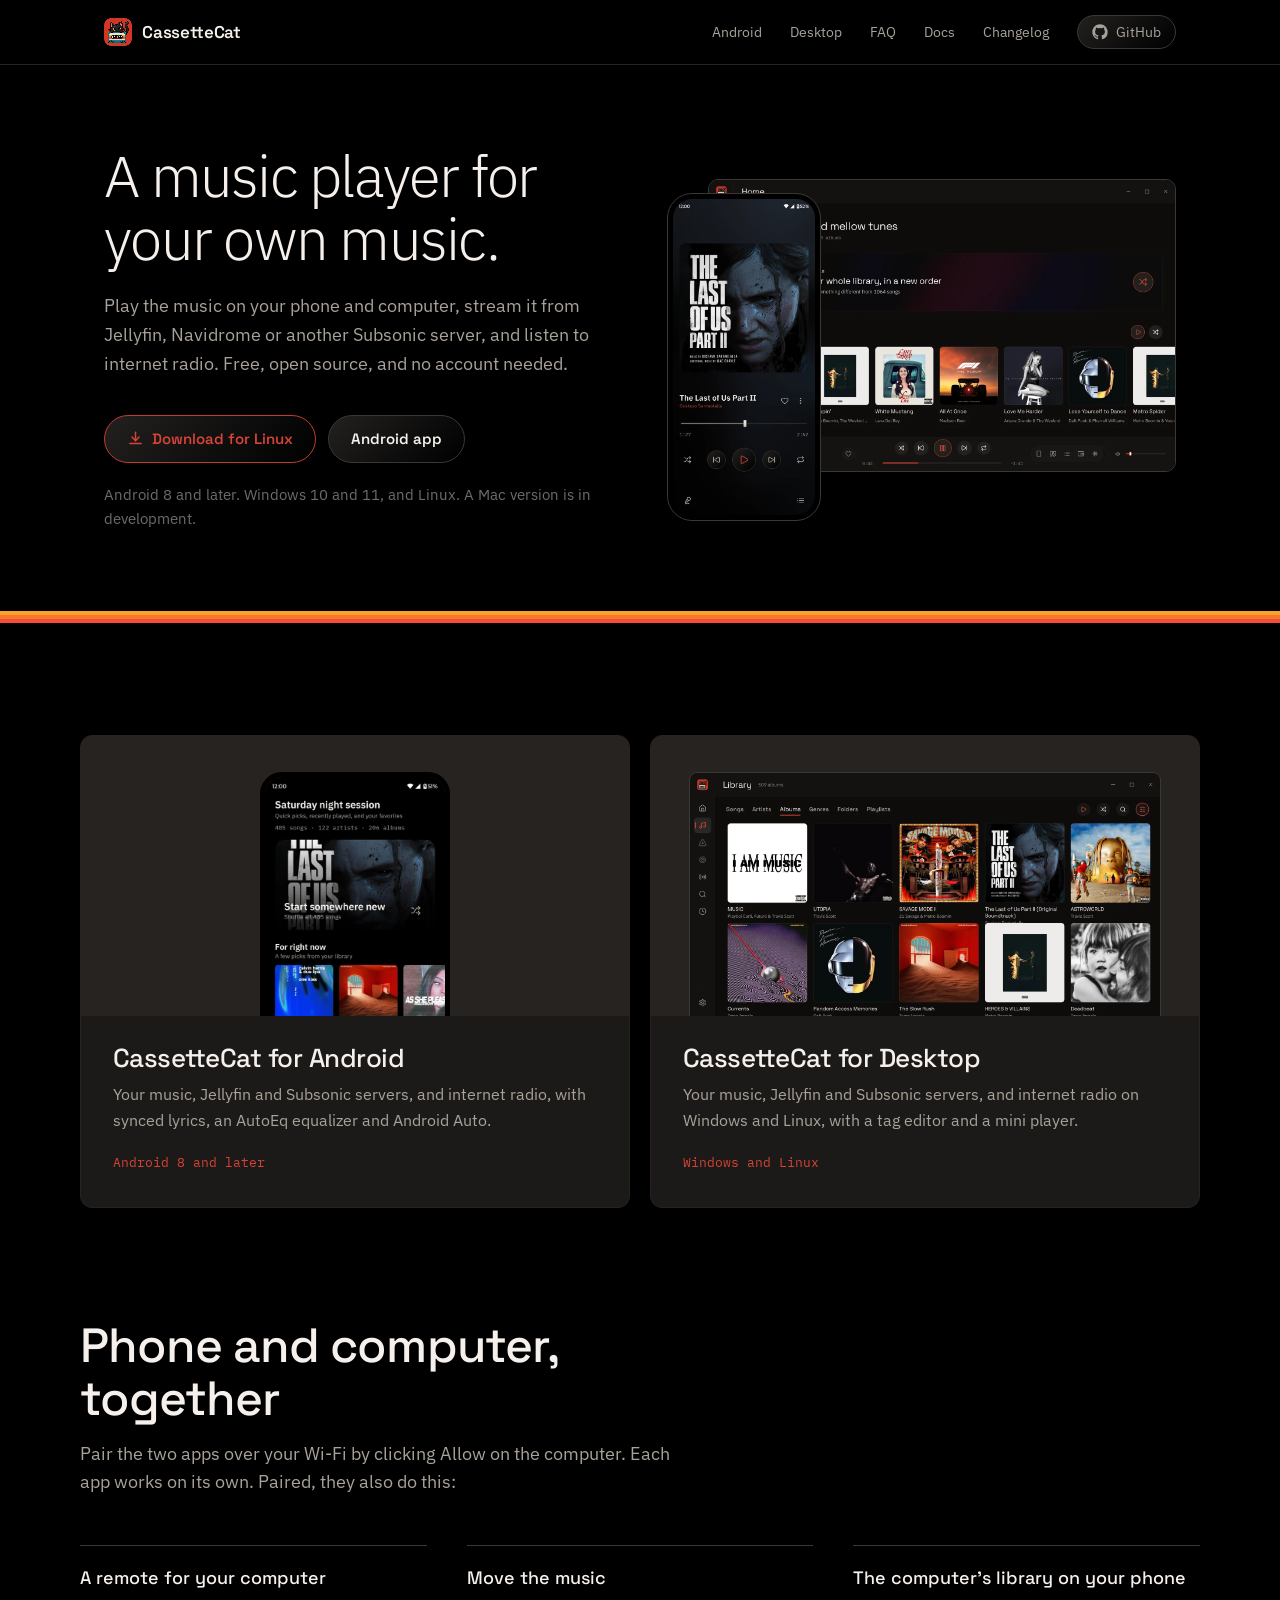
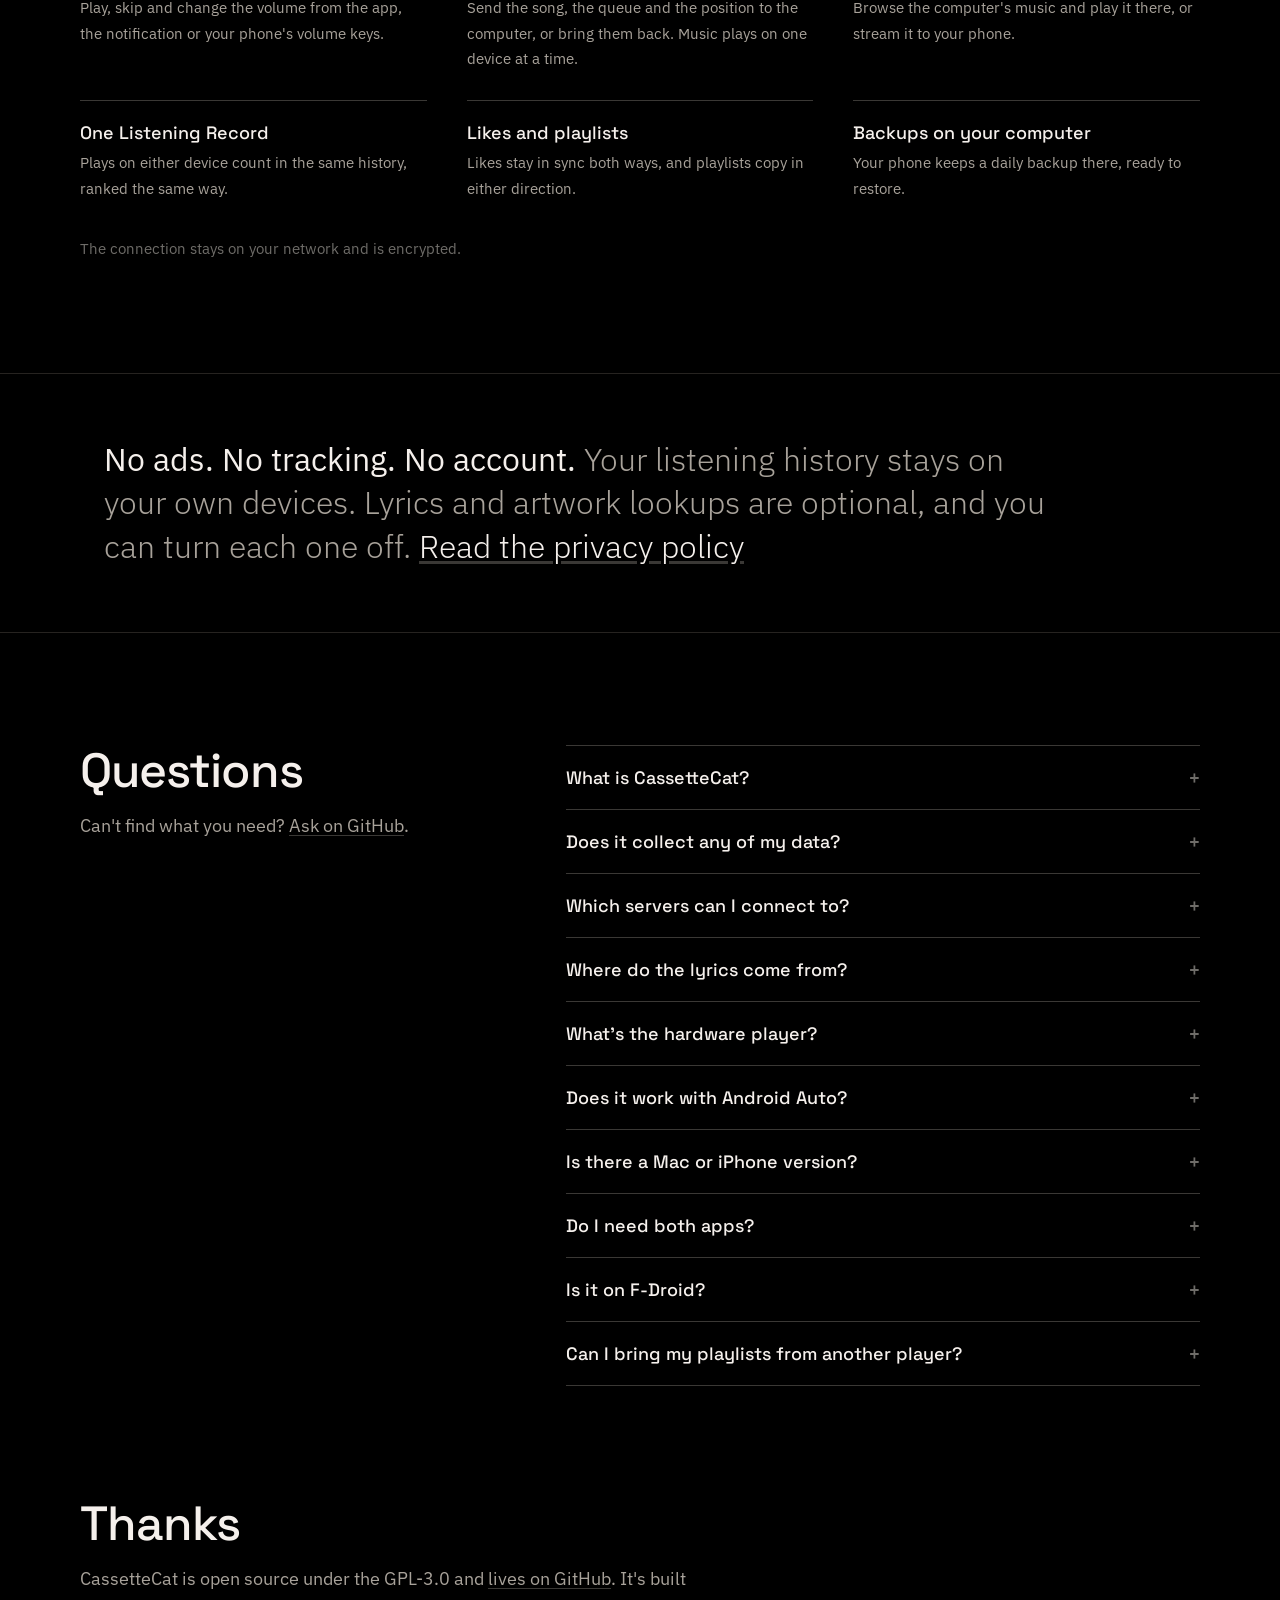
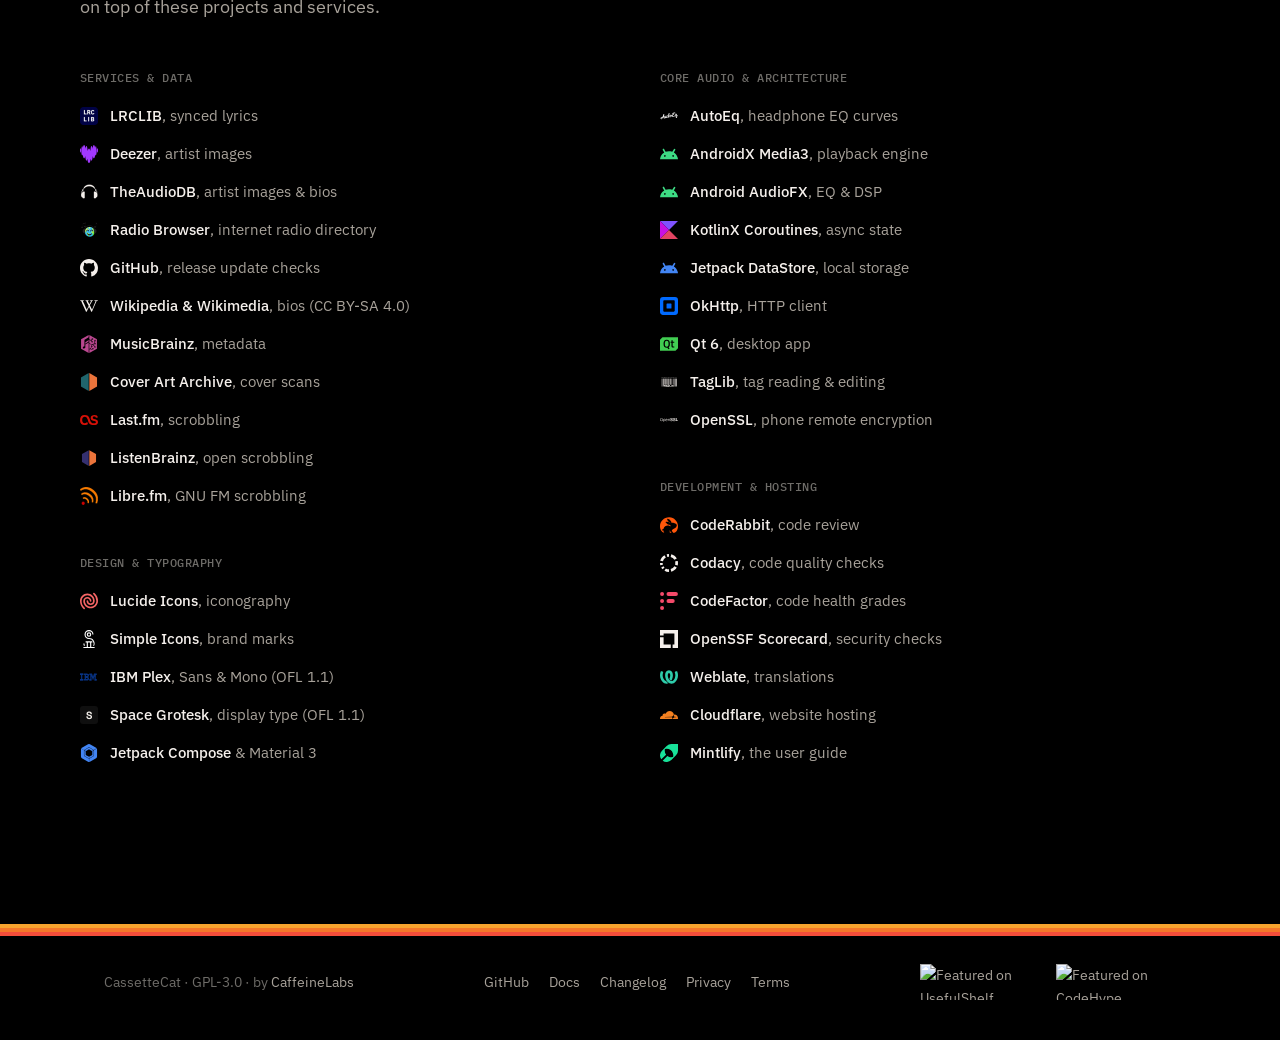
==== commit 1def7174: "Add CodeHype badge to footer" ====
--- a/index.html
+++ b/index.html
@@ -198,7 +198,7 @@
   <link rel="preconnect" href="https://fonts.gstatic.com" crossorigin>
   <link rel="stylesheet" href="https://fonts.googleapis.com/css2?family=IBM+Plex+Mono:wght@400;500&family=IBM+Plex+Sans:wght@300;400;500&family=Space+Grotesk:wght@400;500;600&display=swap">
   <link rel="stylesheet" href="https://fonts.googleapis.com/css2?family=Silkscreen&text=ABCDEFGHIJKLMNOPQRSTUVWXYZ0123456789%C2%B7%26-.:&display=swap">
-  <link rel="stylesheet" href="assets/style.css?v=20261022c">
+  <link rel="stylesheet" href="assets/style.css?v=20261022d">
 </head>
 
 <body>
@@ -406,11 +406,16 @@
         <a href="/privacy">Privacy</a>
         <a href="/terms">Terms</a>
       </nav>
-      <a href="https://usefulshelf.co/apps/cassettecat?utm_source=cassettecat.caffeinelabs.in&amp;utm_medium=referral&amp;utm_campaign=badge&amp;utm_content=light" target="_blank" rel="noopener"><img src="https://usefulshelf.co/badge/cassettecat.svg" alt="Featured on UsefulShelf" width="248" height="66"></a>
+      <div class="footer-badges">
+        <a href="https://usefulshelf.co/apps/cassettecat?utm_source=cassettecat.caffeinelabs.in&amp;utm_medium=referral&amp;utm_campaign=badge&amp;utm_content=light" target="_blank" rel="noopener"><img src="https://usefulshelf.co/badge/cassettecat.svg" alt="Featured on UsefulShelf" width="248" height="66"></a>
+        <a href="https://www.codehype.ai/product/cassettecat?utm_source=codehype_badge" target="_blank" rel="noopener noreferrer">
+          <img src="https://www.codehype.ai/badges/cassettecat.svg?variant=find-us&amp;v=20" alt="Featured on CodeHype" width="180" height="65" loading="lazy" decoding="async">
+        </a>
+      </div>
     </div>
   </footer>
 
-  <script src="assets/main.js?v=20261022c"></script>
+  <script src="assets/main.js?v=20261022d"></script>
 </body>
 
 </html>
--- a/assets/style.css
+++ b/assets/style.css
@@ -230,7 +230,14 @@
 .site-footer nav { display: flex; gap: 20px; }
 .site-footer a { color: var(--ink-2); text-decoration: none; }
 .site-footer a:hover { color: var(--ink); }
-.site-footer a[href^="https://usefulshelf.co/"] img { height: 40px; width: auto; }
+.site-footer .footer-badges {
+  display: flex;
+  align-items: center;
+  justify-content: center;
+  gap: 16px;
+  flex-shrink: 0;
+}
+.site-footer .footer-badges img { display: block; width: 120px; height: 36px; flex-shrink: 0; }
 
 .frame { max-width: 1080px; margin: 0 auto; padding: 64px 24px 96px; }
 
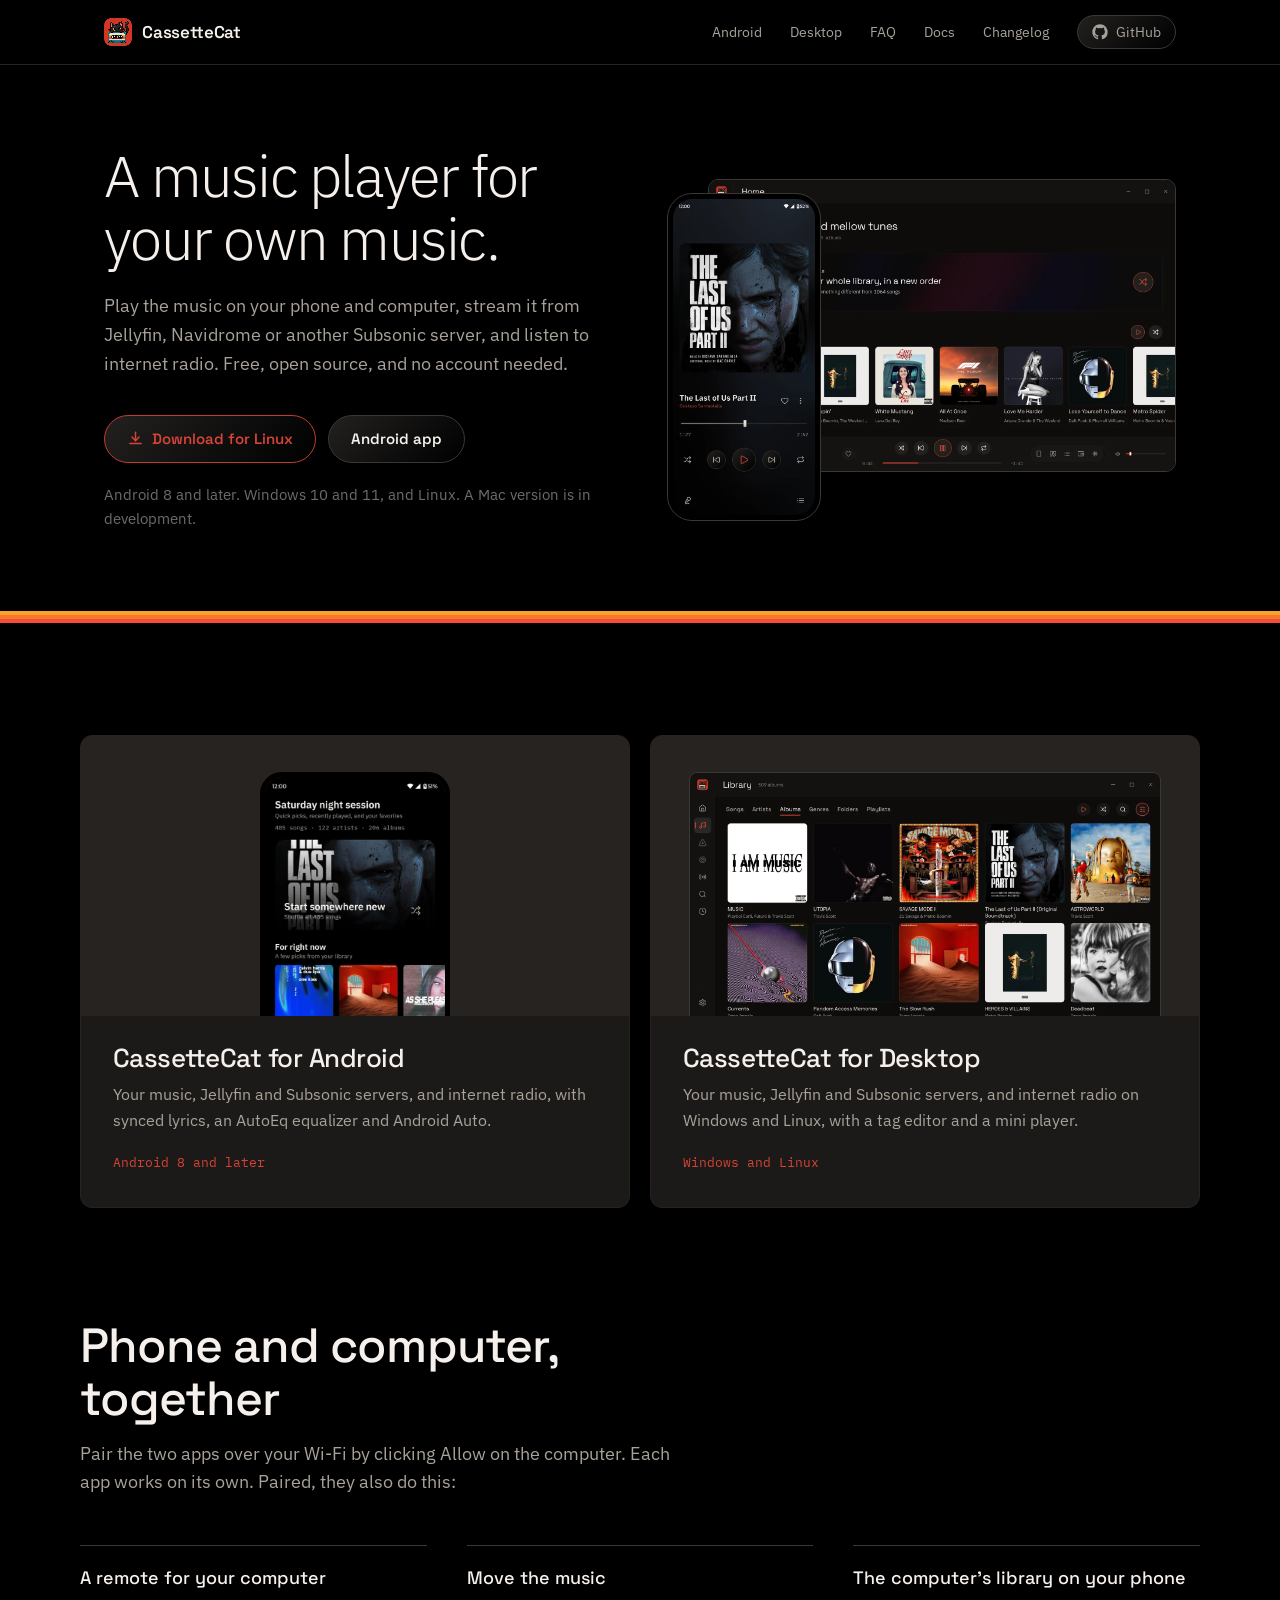
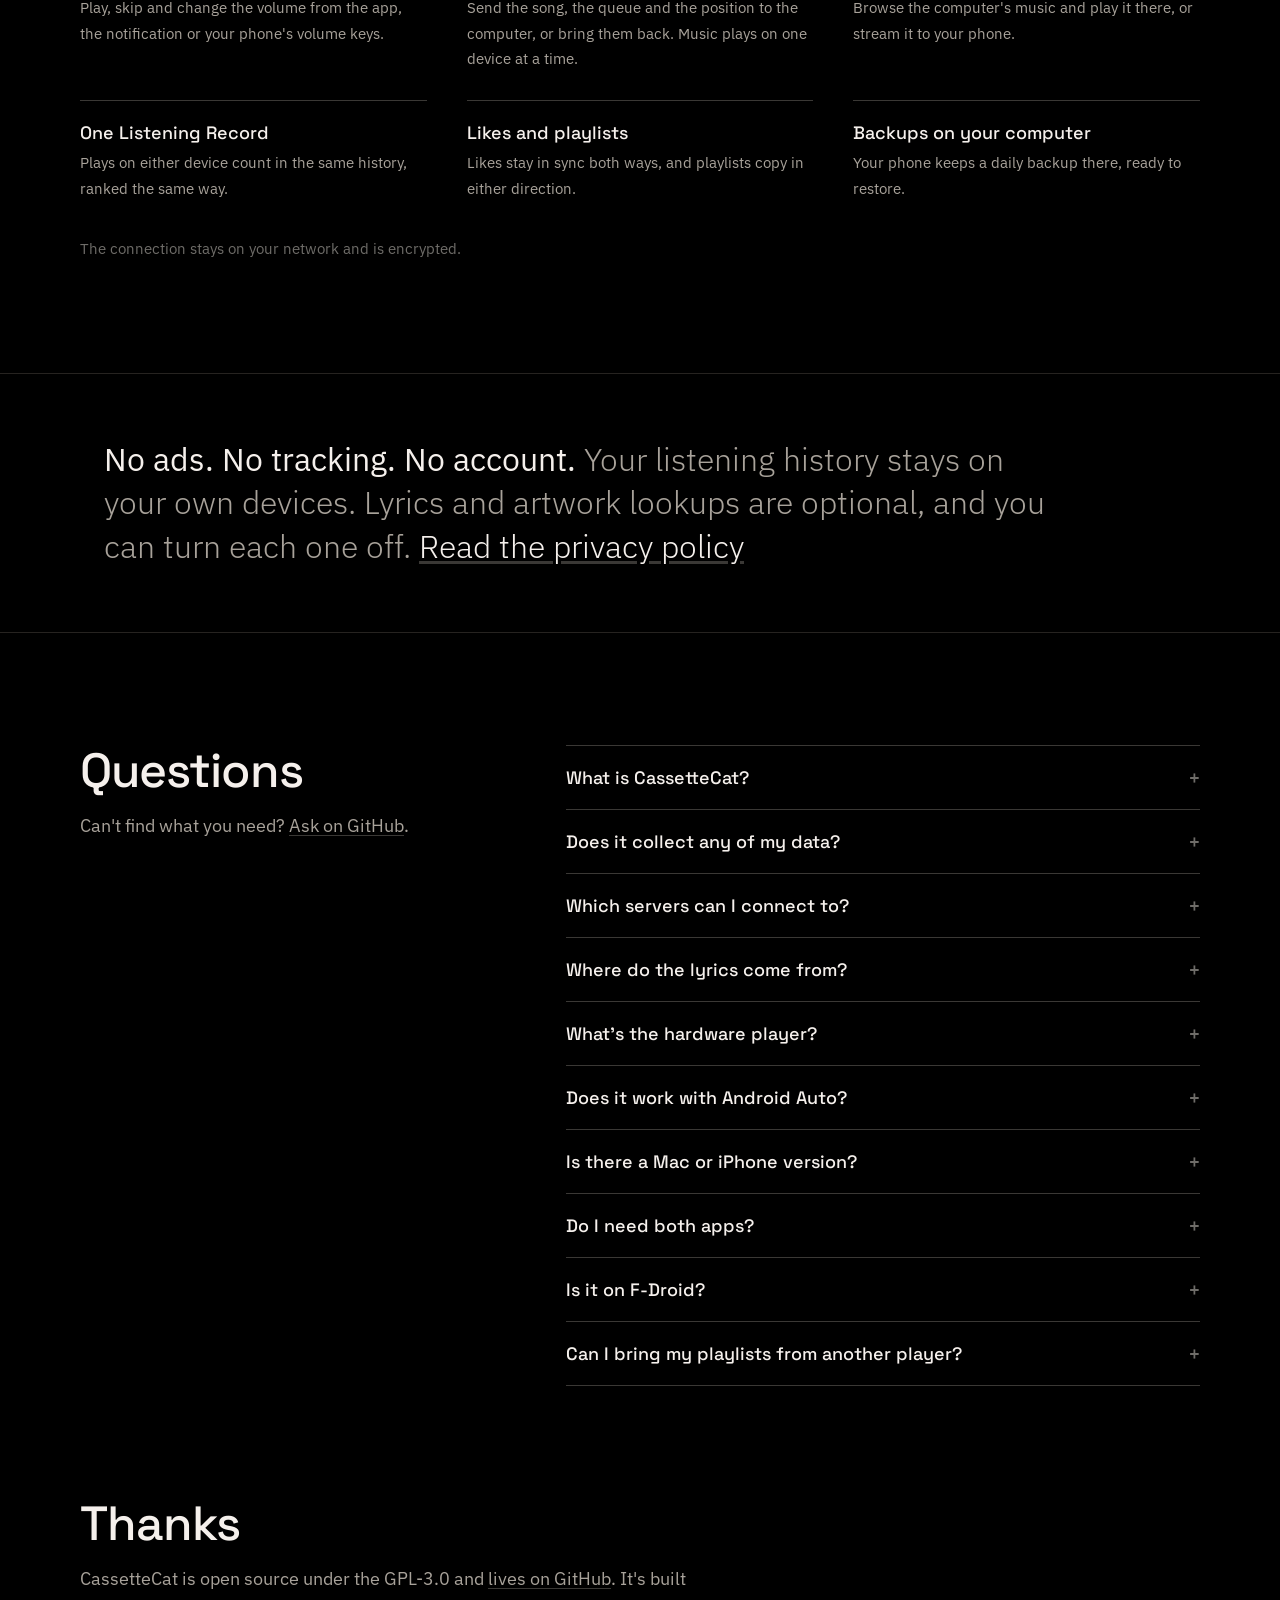
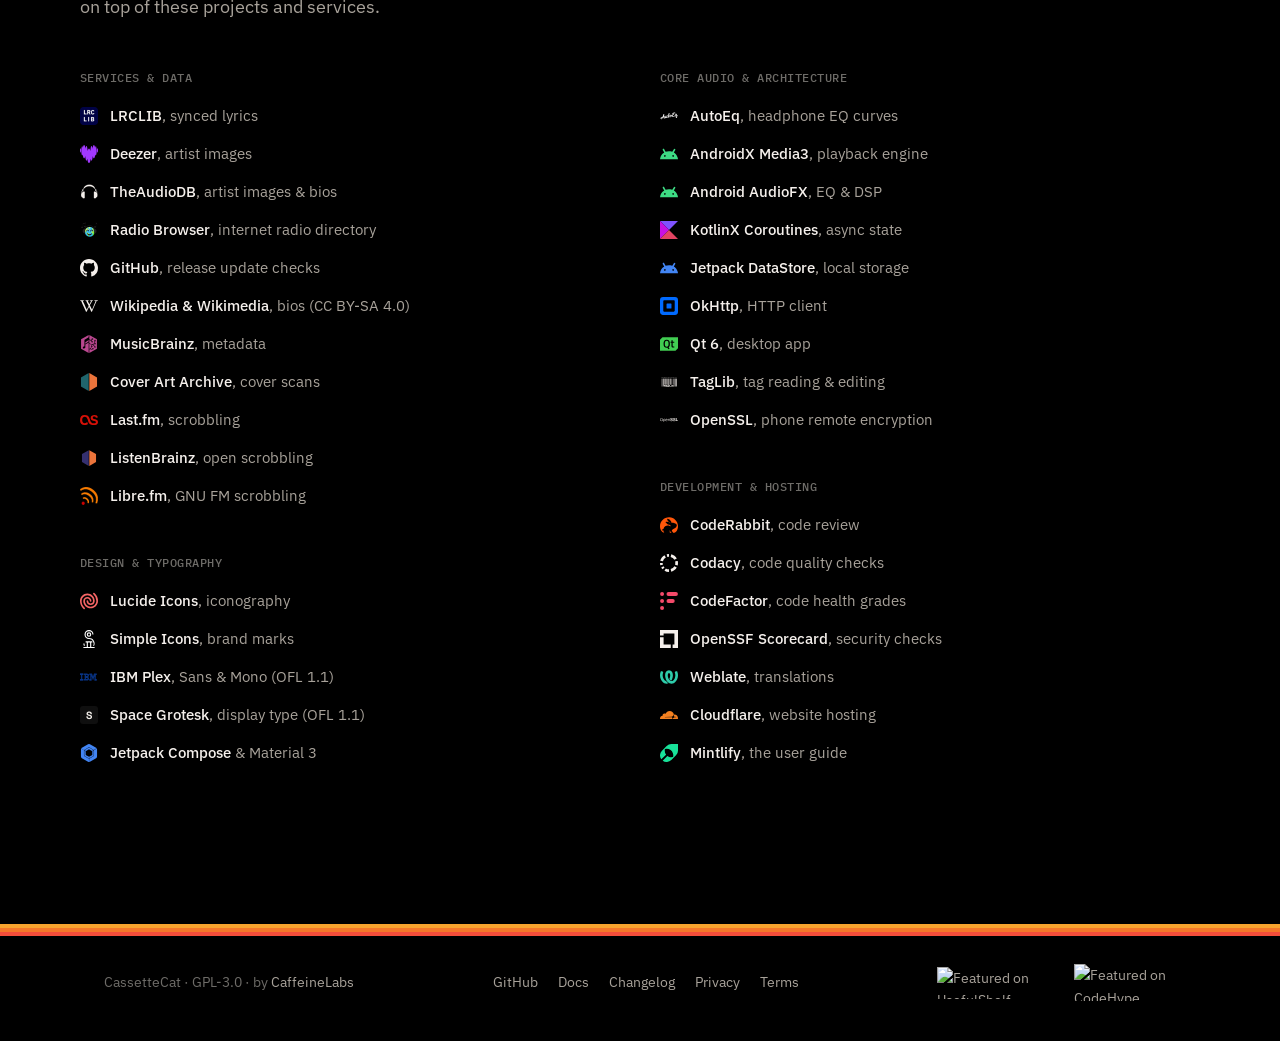
==== commit 45171342: "Refine footer badge sizing" ====
--- a/index.html
+++ b/index.html
@@ -409,7 +409,7 @@
       <div class="footer-badges">
         <a href="https://usefulshelf.co/apps/cassettecat?utm_source=cassettecat.caffeinelabs.in&amp;utm_medium=referral&amp;utm_campaign=badge&amp;utm_content=light" target="_blank" rel="noopener"><img src="https://usefulshelf.co/badge/cassettecat.svg" alt="Featured on UsefulShelf" width="248" height="66"></a>
         <a href="https://www.codehype.ai/product/cassettecat?utm_source=codehype_badge" target="_blank" rel="noopener noreferrer">
-          <img src="https://www.codehype.ai/badges/cassettecat.svg?variant=find-us&amp;v=20" alt="Featured on CodeHype" width="180" height="65" loading="lazy" decoding="async">
+          <img class="codehype-badge" src="https://www.codehype.ai/badges/cassettecat.svg?variant=find-us&amp;v=20" alt="Featured on CodeHype" width="180" height="65" loading="lazy" decoding="async">
         </a>
       </div>
     </div>
--- a/assets/style.css
+++ b/assets/style.css
@@ -237,7 +237,8 @@
   gap: 16px;
   flex-shrink: 0;
 }
-.site-footer .footer-badges img { display: block; width: 120px; height: 36px; flex-shrink: 0; }
+.site-footer .footer-badges img { display: block; width: auto; height: 32px; }
+.site-footer .footer-badges .codehype-badge { height: 37px; }
 
 .frame { max-width: 1080px; margin: 0 auto; padding: 64px 24px 96px; }
 
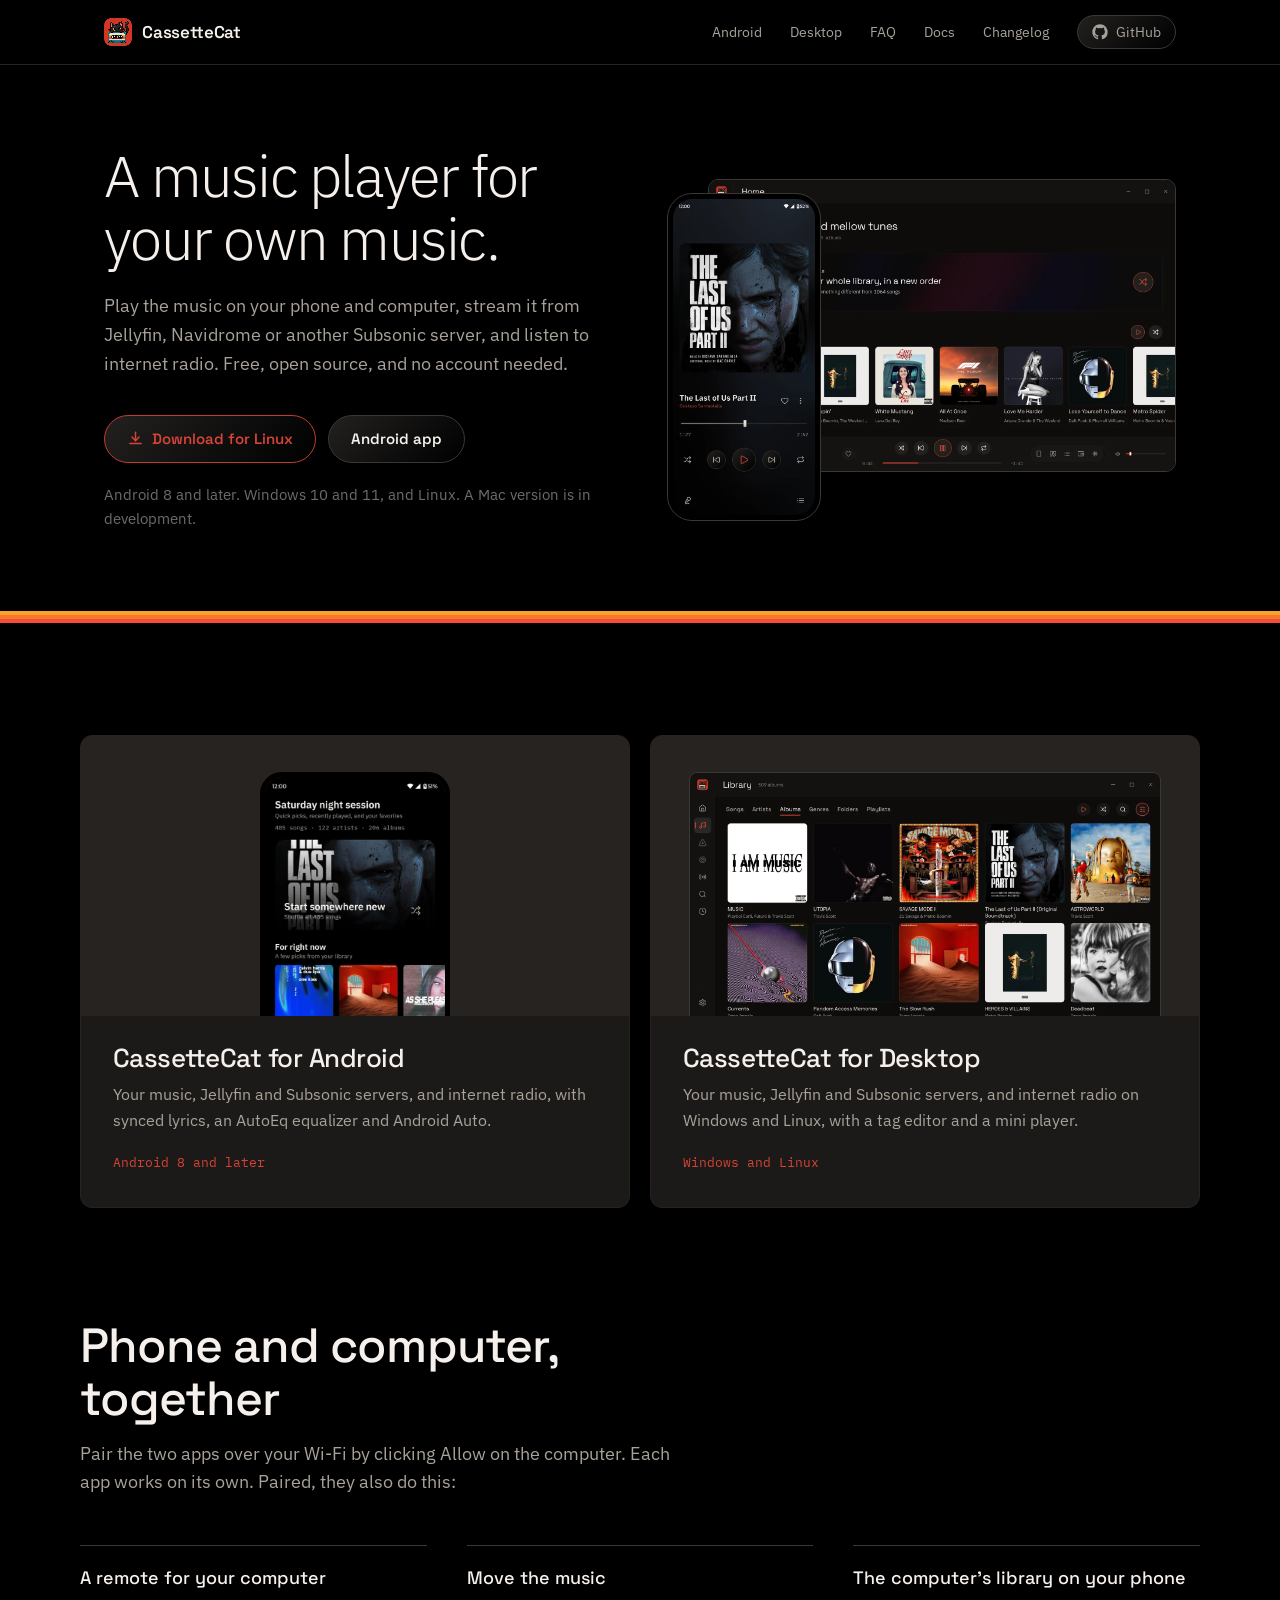
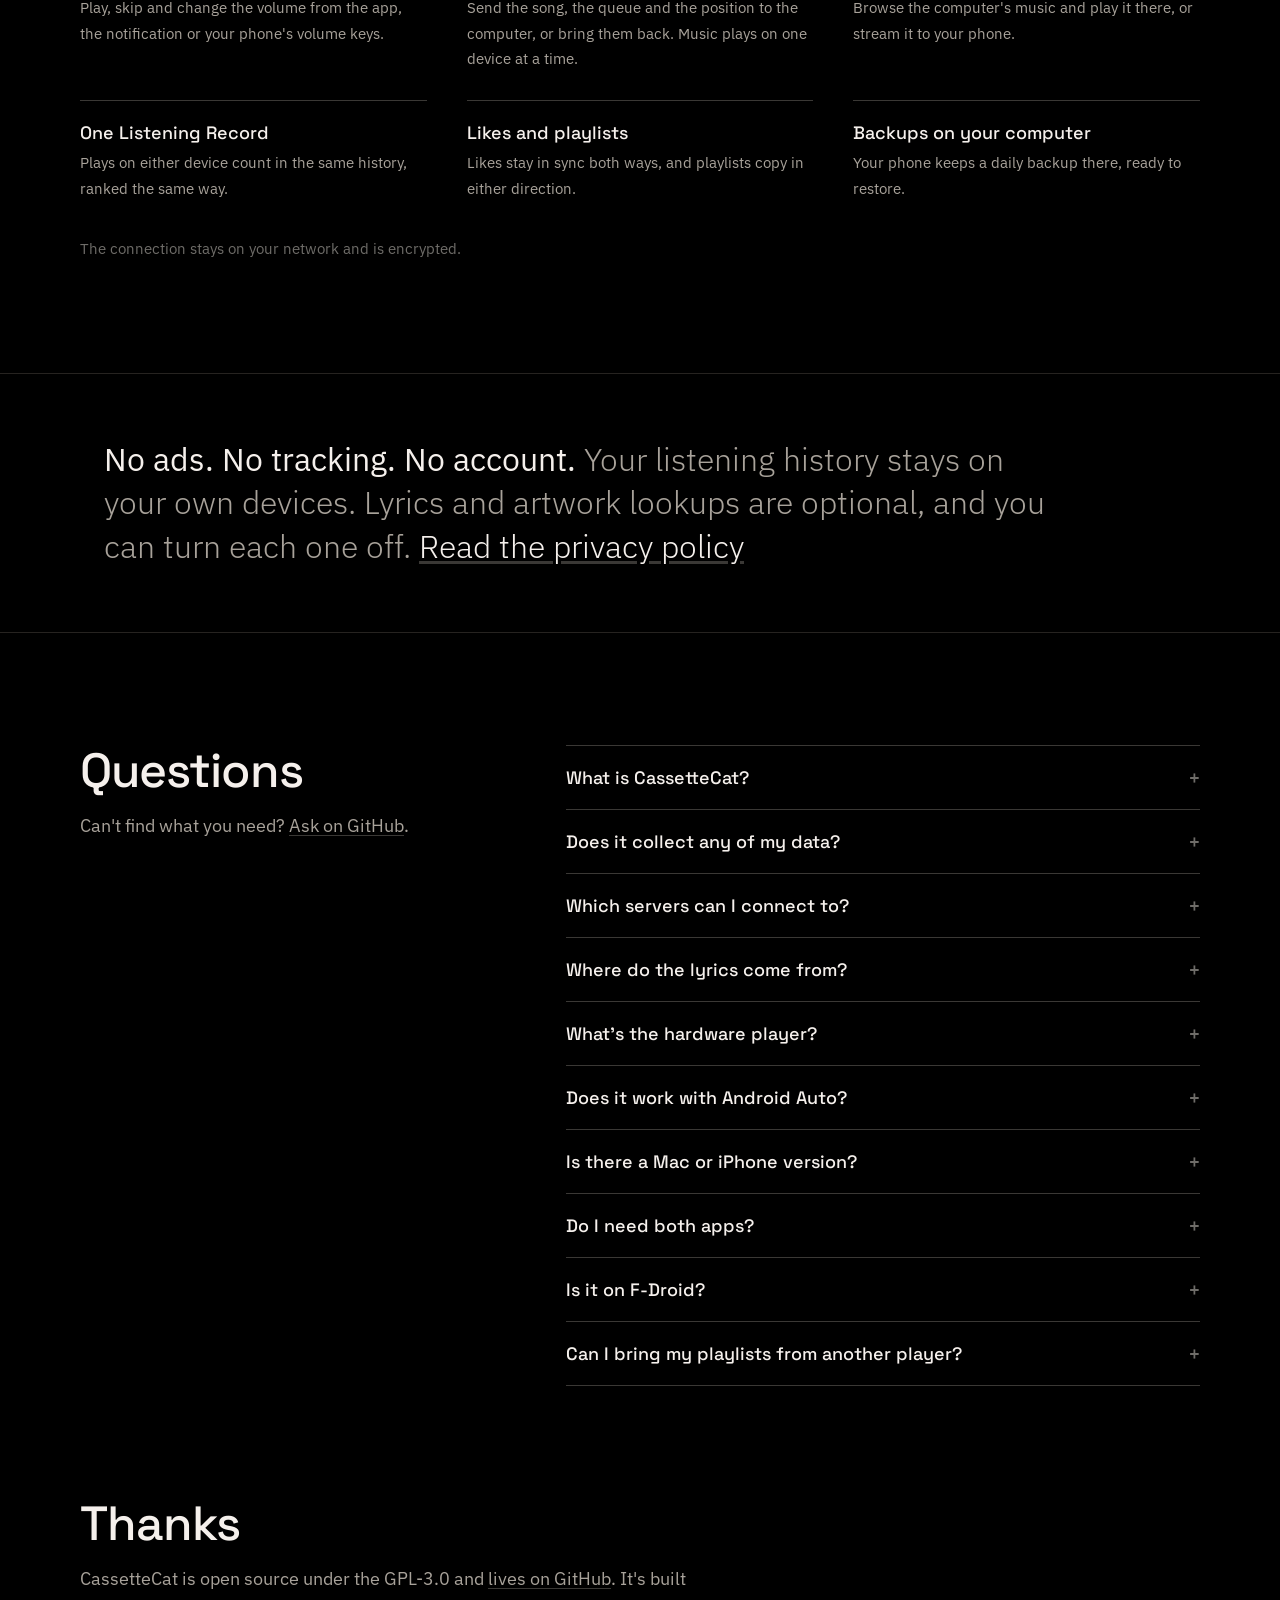
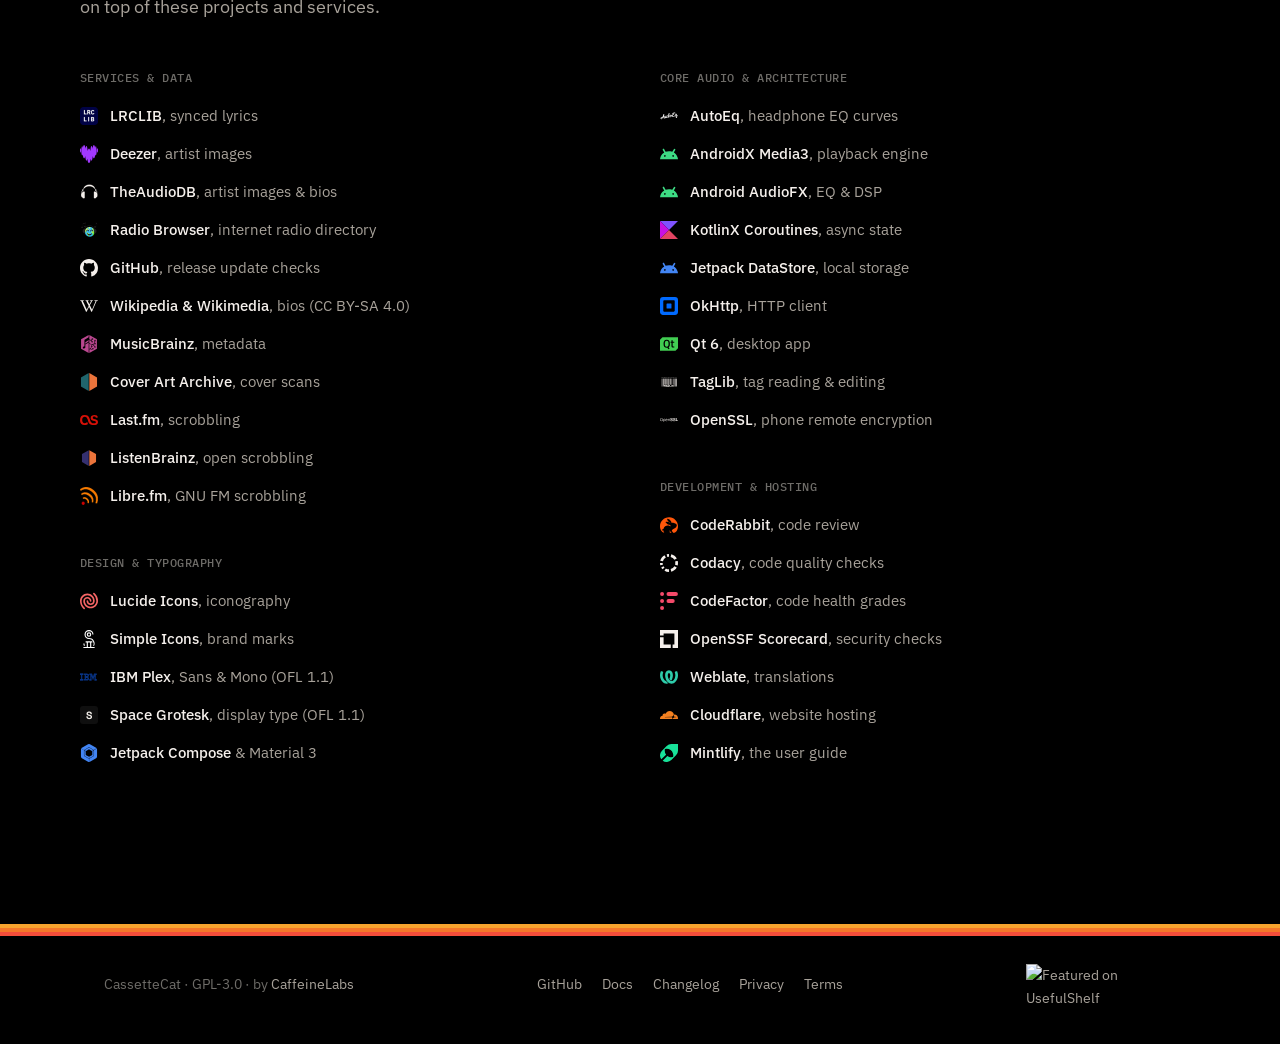
==== commit dd17d504: "Revert "Merge pull request #22 from samyyy2311/add-codehype-badge" This reverts commit 94d0f65a9049e" ====
--- a/index.html
+++ b/index.html
@@ -406,12 +406,7 @@
         <a href="/privacy">Privacy</a>
         <a href="/terms">Terms</a>
       </nav>
-      <div class="footer-badges">
-        <a href="https://usefulshelf.co/apps/cassettecat?utm_source=cassettecat.caffeinelabs.in&amp;utm_medium=referral&amp;utm_campaign=badge&amp;utm_content=light" target="_blank" rel="noopener"><img src="https://usefulshelf.co/badge/cassettecat.svg" alt="Featured on UsefulShelf" width="248" height="66"></a>
-        <a href="https://www.codehype.ai/product/cassettecat?utm_source=codehype_badge" target="_blank" rel="noopener noreferrer">
-          <img class="codehype-badge" src="https://www.codehype.ai/badges/cassettecat.svg?variant=find-us&amp;v=20" alt="Featured on CodeHype" width="180" height="65" loading="lazy" decoding="async">
-        </a>
-      </div>
+      <a href="https://usefulshelf.co/apps/cassettecat?utm_source=cassettecat.caffeinelabs.in&amp;utm_medium=referral&amp;utm_campaign=badge&amp;utm_content=light" target="_blank" rel="noopener"><img src="https://usefulshelf.co/badge/cassettecat.svg" alt="Featured on UsefulShelf" width="248" height="66"></a>
     </div>
   </footer>
 
--- a/assets/style.css
+++ b/assets/style.css
@@ -230,15 +230,7 @@
 .site-footer nav { display: flex; gap: 20px; }
 .site-footer a { color: var(--ink-2); text-decoration: none; }
 .site-footer a:hover { color: var(--ink); }
-.site-footer .footer-badges {
-  display: flex;
-  align-items: center;
-  justify-content: center;
-  gap: 16px;
-  flex-shrink: 0;
-}
-.site-footer .footer-badges img { display: block; width: auto; height: 32px; }
-.site-footer .footer-badges .codehype-badge { height: 37px; }
+.site-footer a[href^="https://usefulshelf.co/"] img { height: 40px; width: auto; }
 
 .frame { max-width: 1080px; margin: 0 auto; padding: 64px 24px 96px; }
 
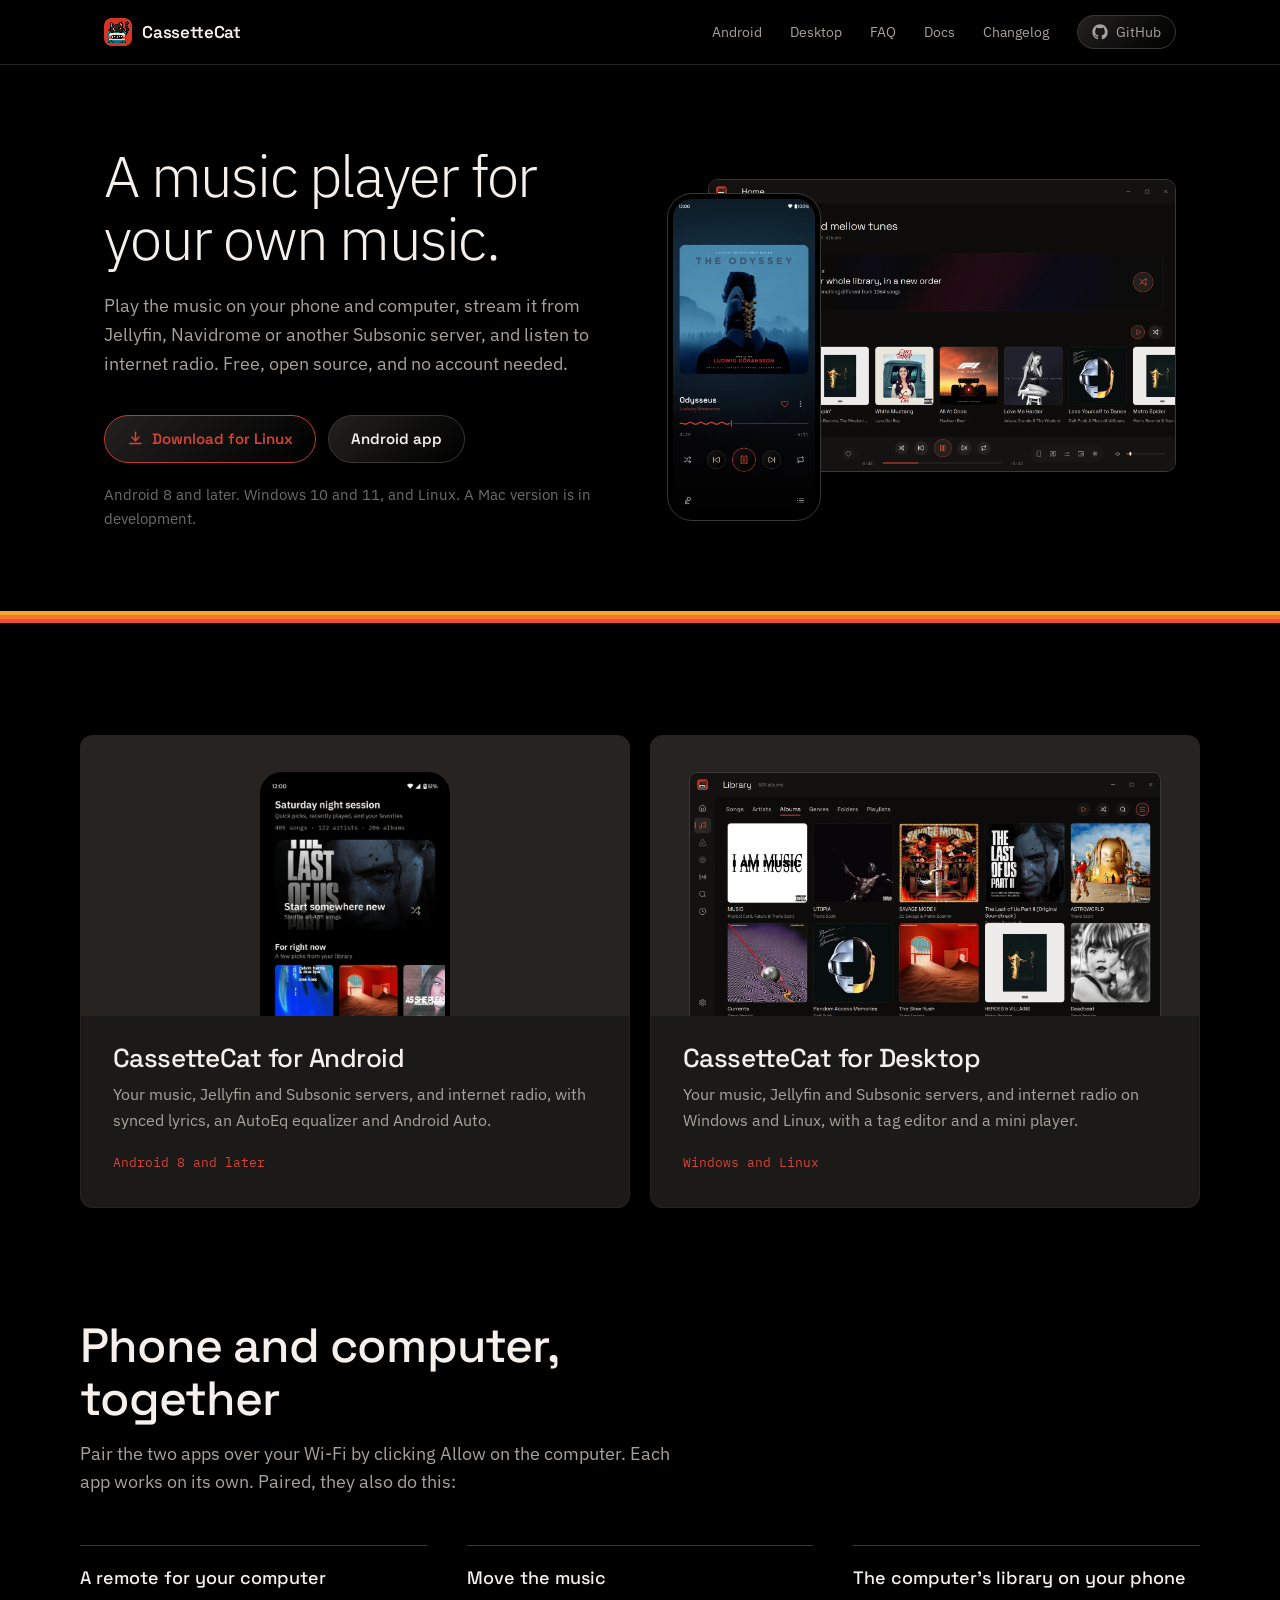
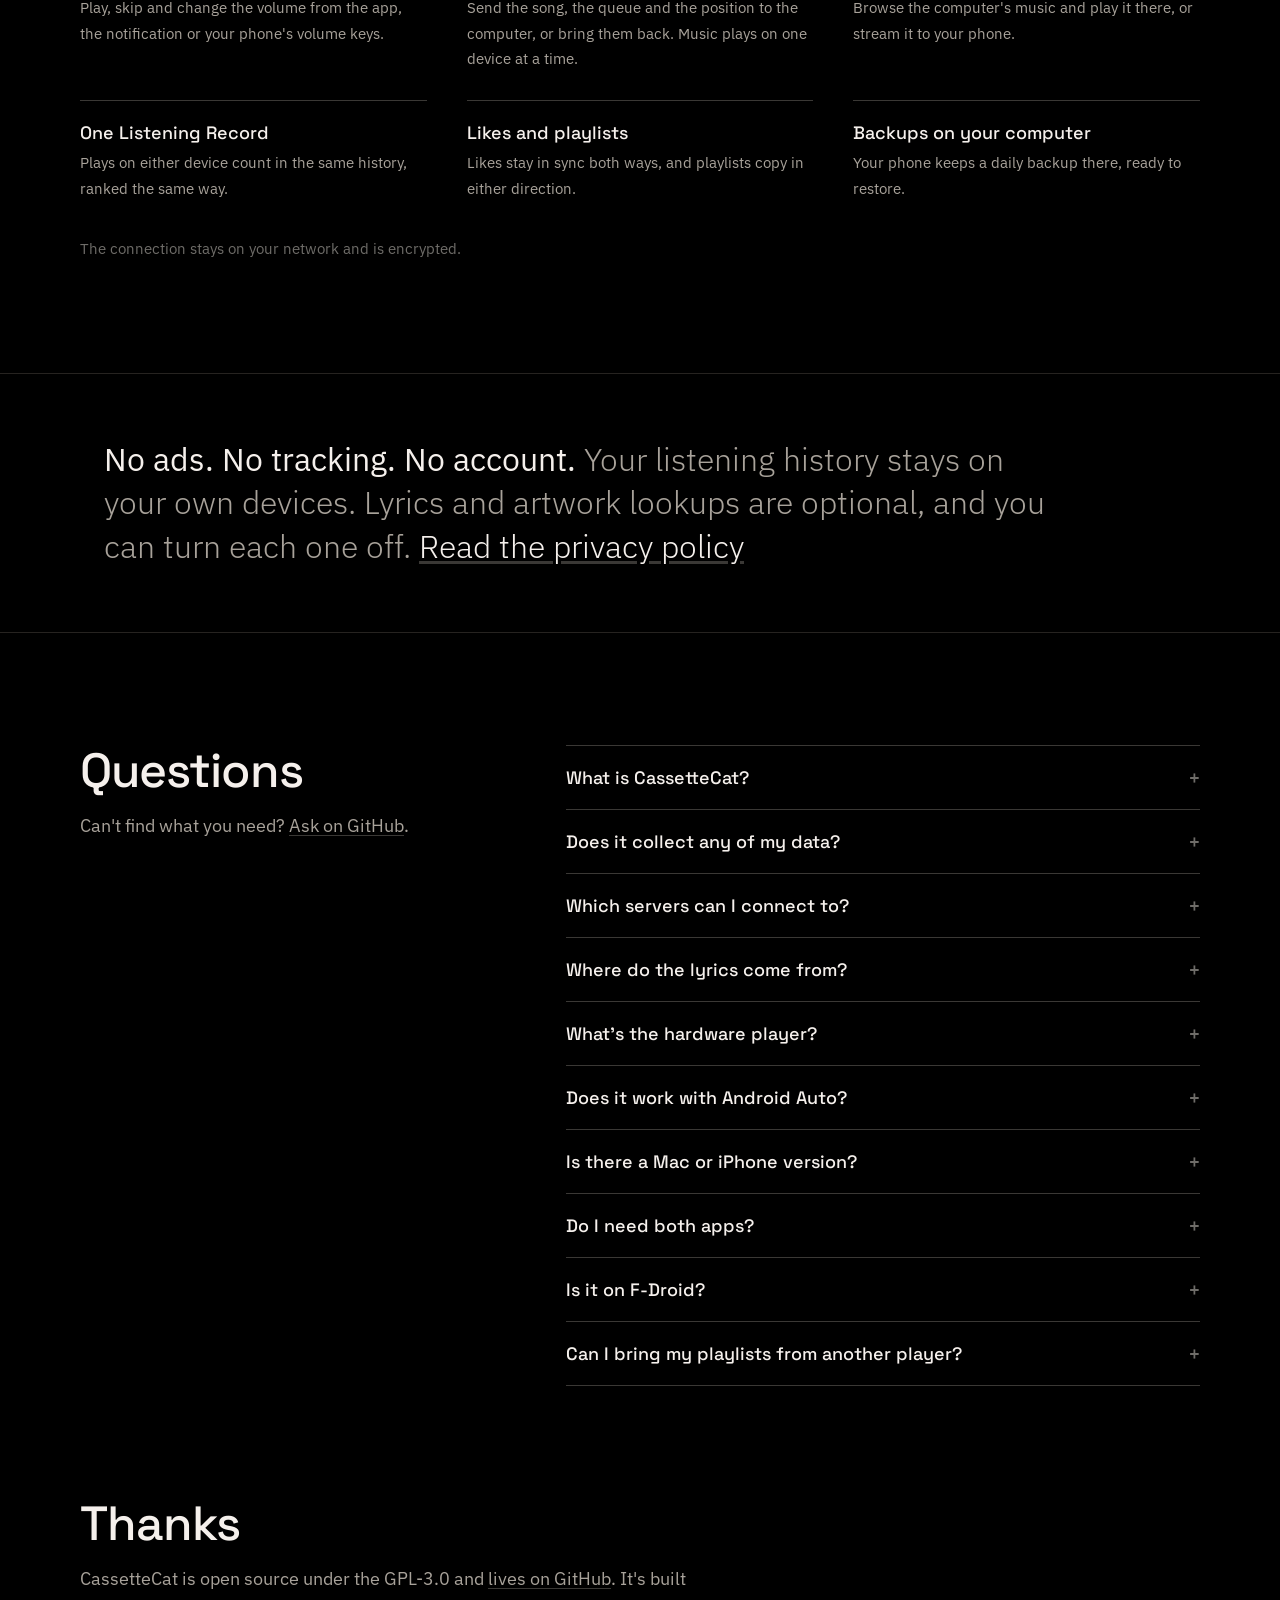
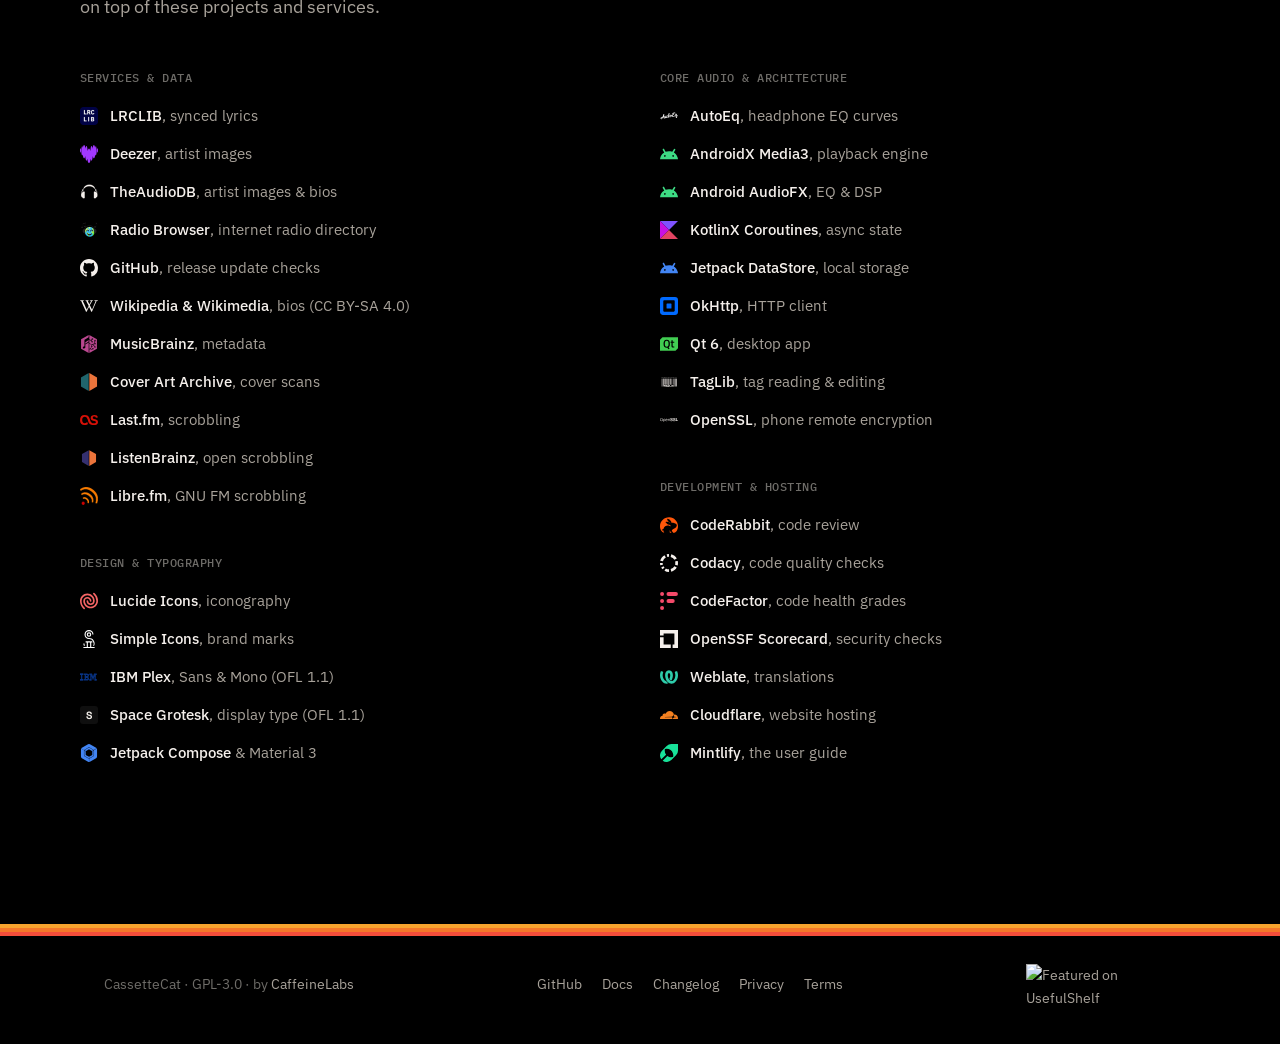
==== commit c8128a12: "Show the new Android screens: Click Wheel, seek bar styles and queue undo, in the tour and under 1.1" ====
--- a/index.html
+++ b/index.html
@@ -198,7 +198,7 @@
   <link rel="preconnect" href="https://fonts.gstatic.com" crossorigin>
   <link rel="stylesheet" href="https://fonts.googleapis.com/css2?family=IBM+Plex+Mono:wght@400;500&family=IBM+Plex+Sans:wght@300;400;500&family=Space+Grotesk:wght@400;500;600&display=swap">
   <link rel="stylesheet" href="https://fonts.googleapis.com/css2?family=Silkscreen&text=ABCDEFGHIJKLMNOPQRSTUVWXYZ0123456789%C2%B7%26-.:&display=swap">
-  <link rel="stylesheet" href="assets/style.css?v=20261022d">
+  <link rel="stylesheet" href="assets/style.css?v=20261127a">
 </head>
 
 <body>
--- a/assets/style.css
+++ b/assets/style.css
@@ -263,6 +263,12 @@
 .release-panel summary:hover h3 { color: var(--accent-hi); }
 .release-panel details .release-body { max-width: 44em; padding: 0 0 24px 276px; }
 .release-link { font-size: 15px; margin-top: 4px; }
+/* A release's new screens, framed like the phones in the Android tour. */
+.release-shots { display: flex; gap: 20px; overflow-x: auto; scrollbar-width: none; margin: 28px 0 12px; }
+.release-shots::-webkit-scrollbar { display: none; }
+.release-shots figure { flex: 0 0 140px; margin: 0; }
+.release-shots img { border-radius: 18px; border: 4px solid #0E0D0C; }
+.release-shots figcaption { margin-top: 10px; font-size: 13px; color: var(--ink-2); }
 .older-releases { border-top: 1px solid var(--rule); }
 .release-tabs svg { width: 20px; height: 20px; fill: none; stroke: currentColor; stroke-width: 2; stroke-linecap: round; stroke-linejoin: round; }
 
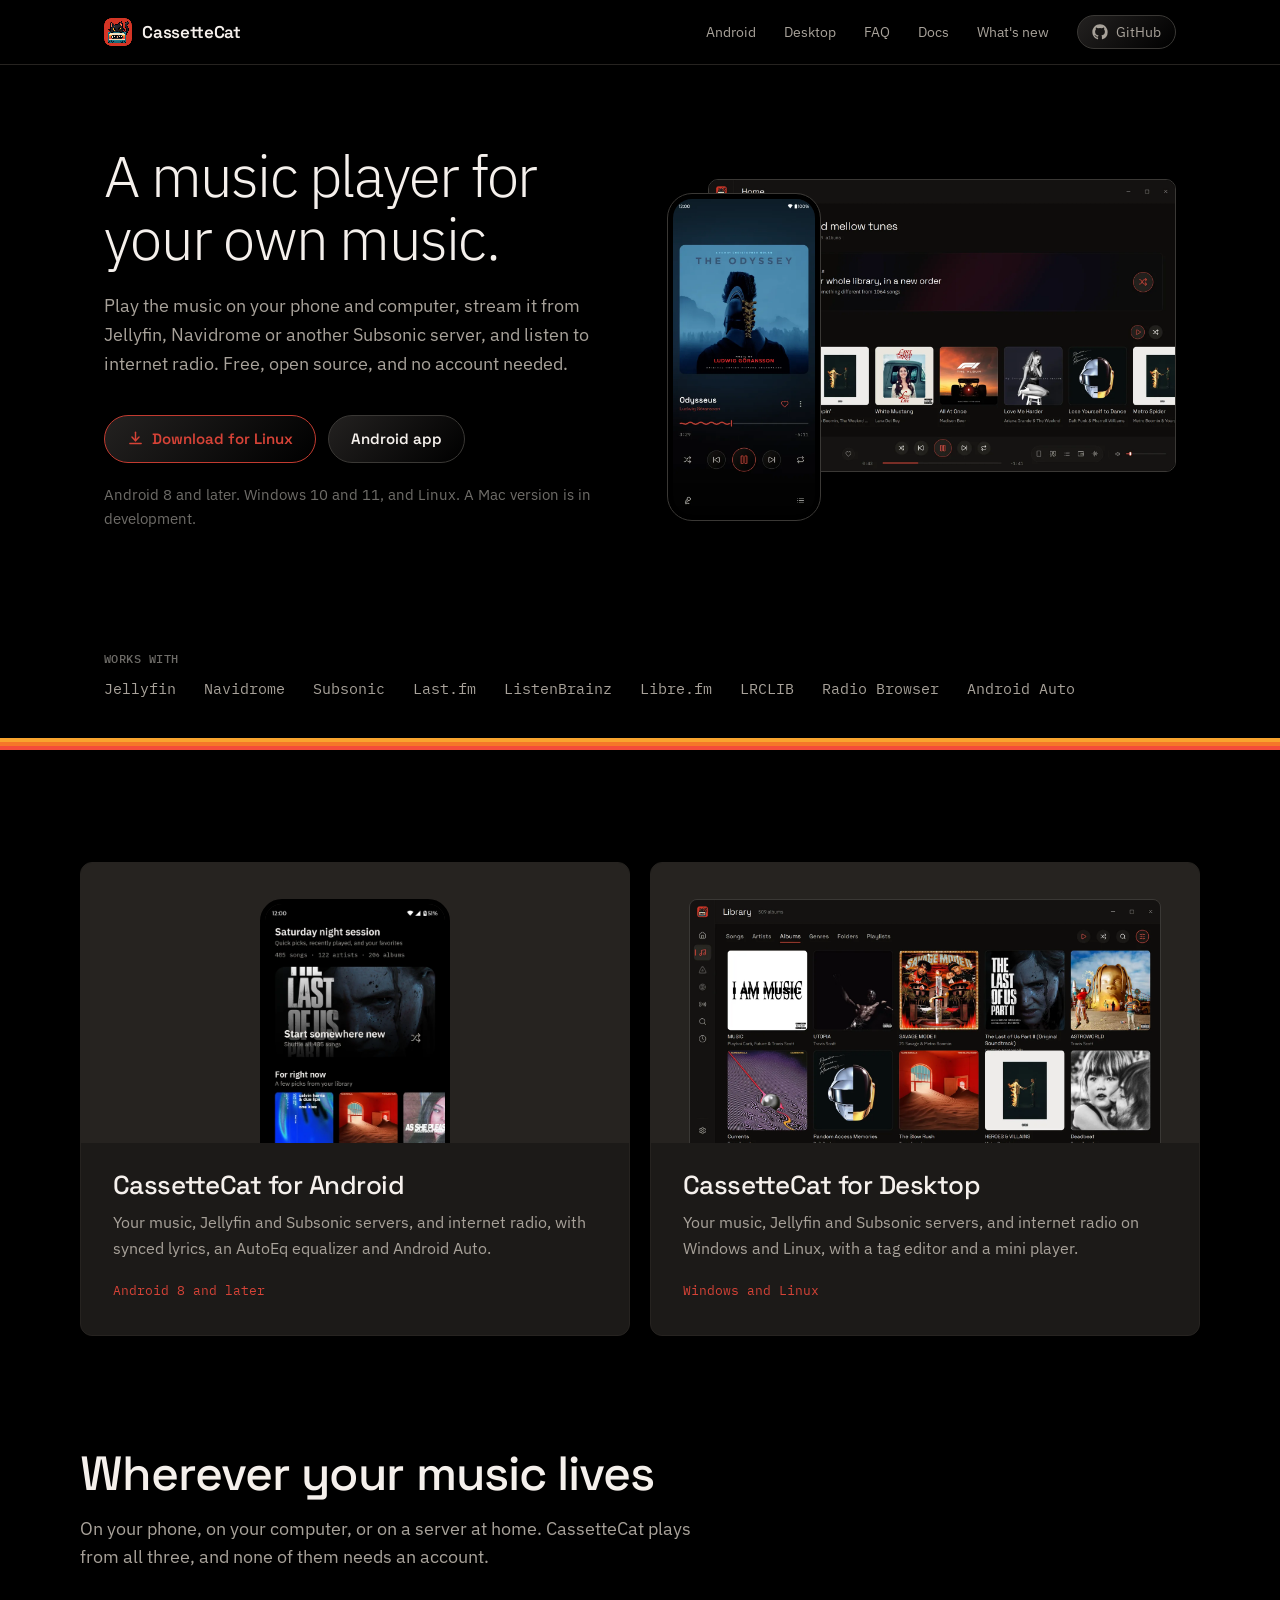
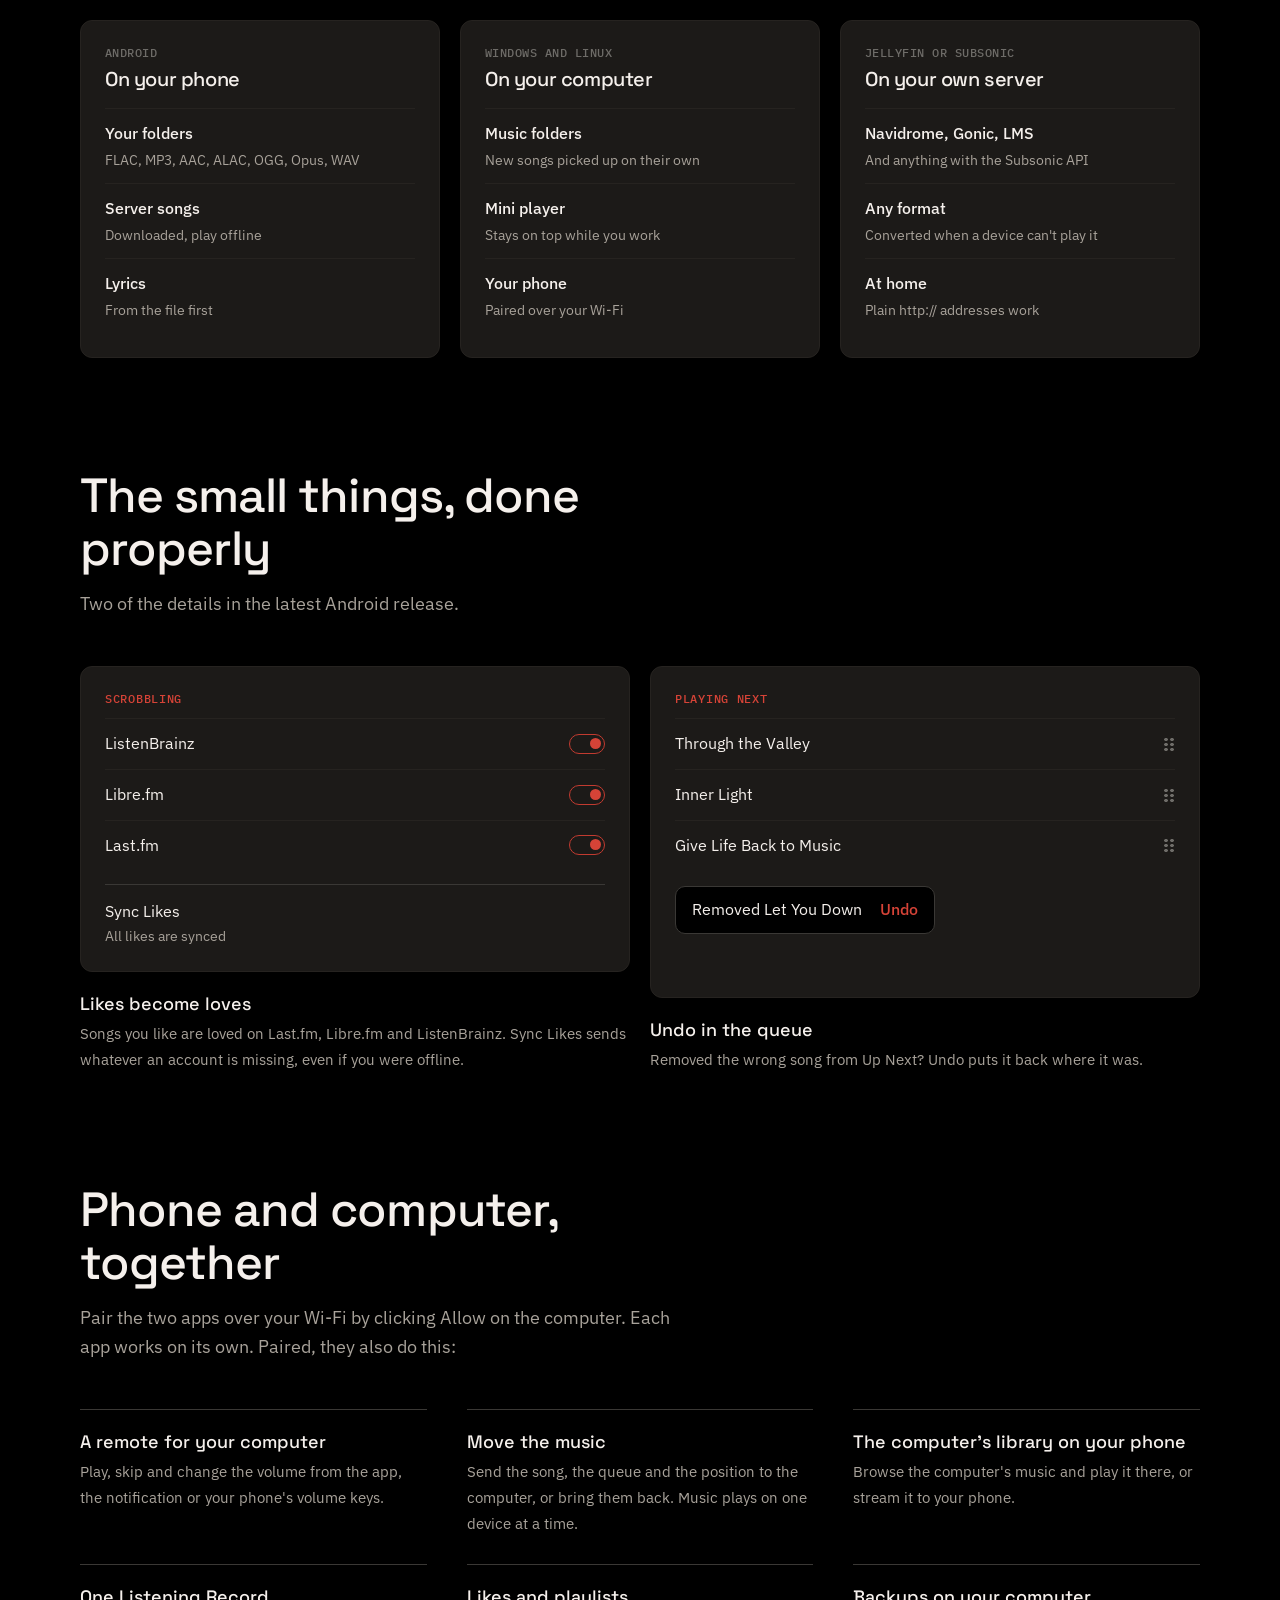
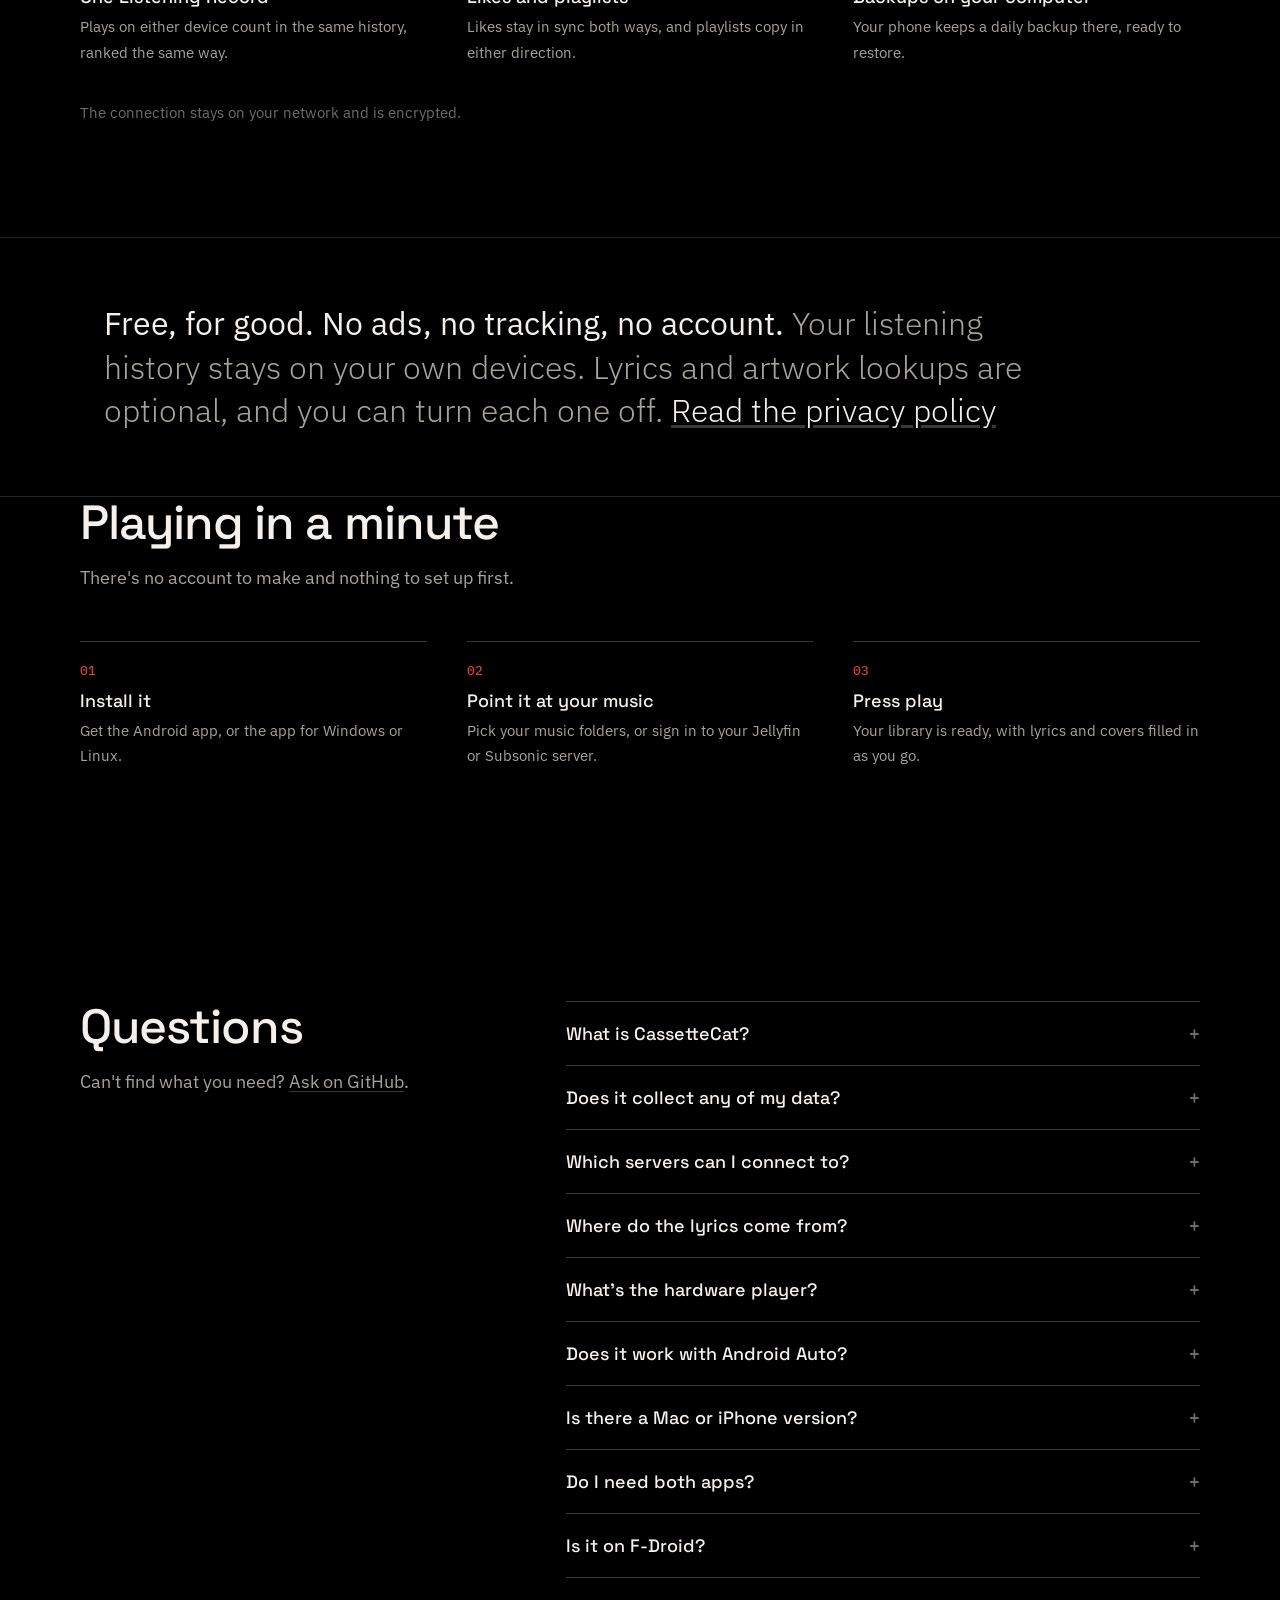
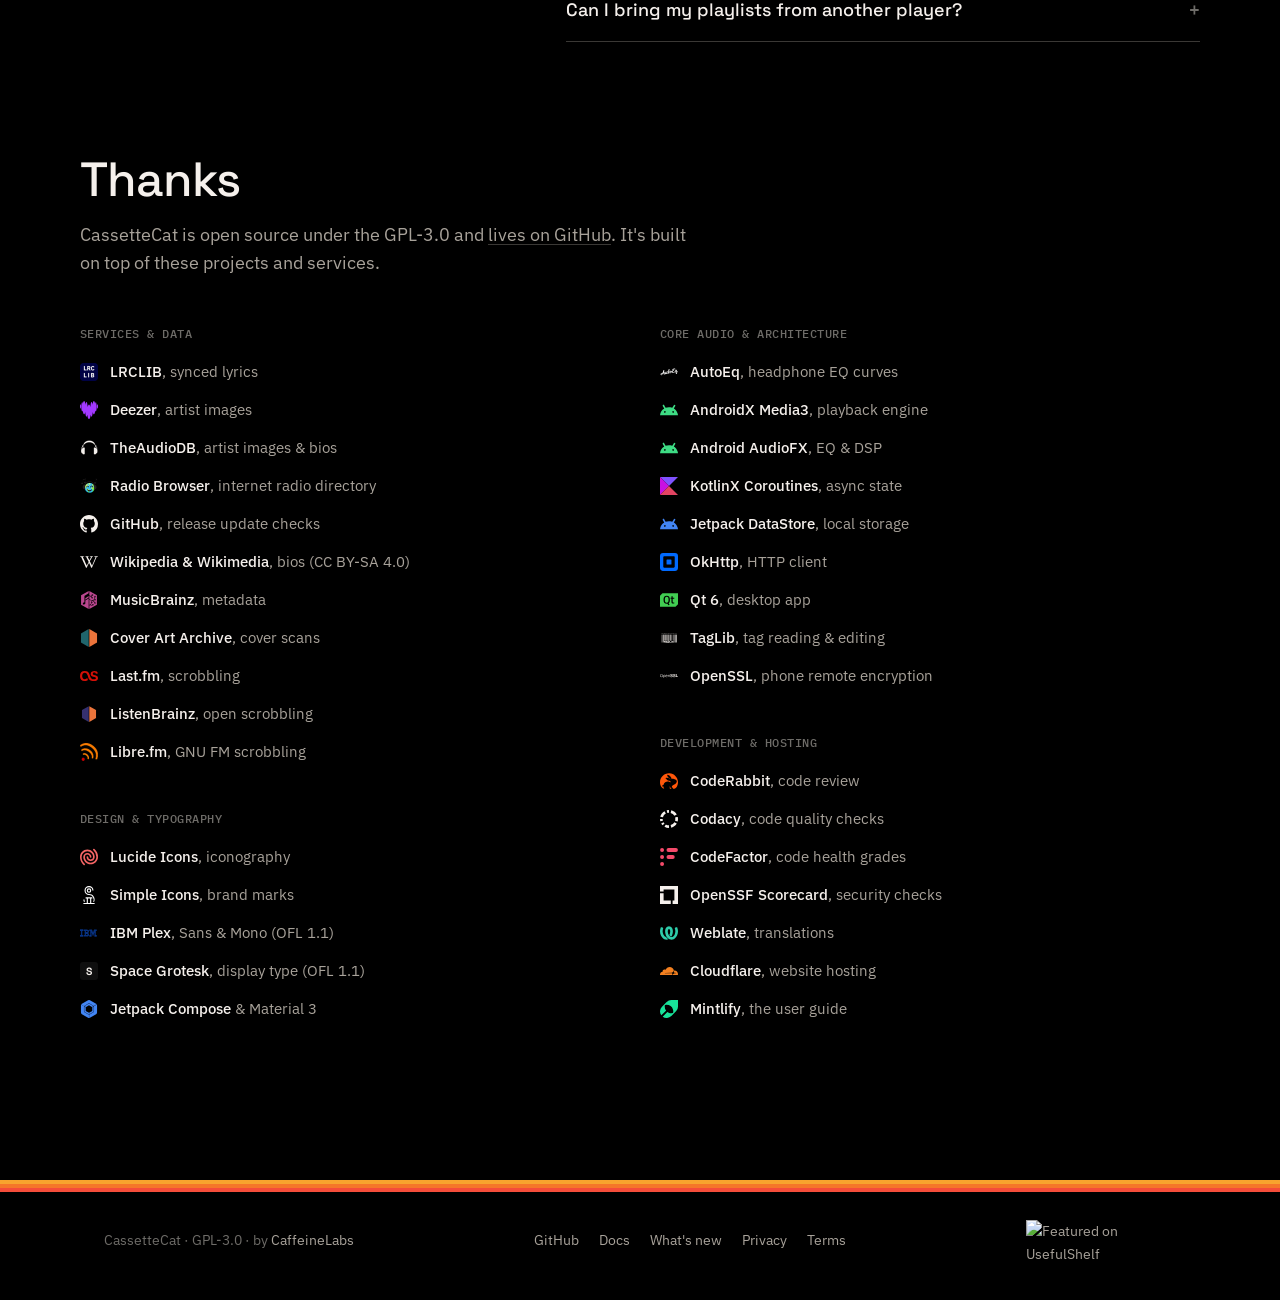
==== commit f856a9e8: "Rename the changelog to What's new, and add Works with, where your music lives, two app details and " ====
--- a/index.html
+++ b/index.html
@@ -198,7 +198,7 @@
   <link rel="preconnect" href="https://fonts.gstatic.com" crossorigin>
   <link rel="stylesheet" href="https://fonts.googleapis.com/css2?family=IBM+Plex+Mono:wght@400;500&family=IBM+Plex+Sans:wght@300;400;500&family=Space+Grotesk:wght@400;500;600&display=swap">
   <link rel="stylesheet" href="https://fonts.googleapis.com/css2?family=Silkscreen&text=ABCDEFGHIJKLMNOPQRSTUVWXYZ0123456789%C2%B7%26-.:&display=swap">
-  <link rel="stylesheet" href="assets/style.css?v=20261127a">
+  <link rel="stylesheet" href="assets/style.css?v=20261128a">
 </head>
 
 <body>
@@ -211,7 +211,7 @@
         <a href="/desktop" class="wide">Desktop</a>
         <a href="/#faq" class="wide">FAQ</a>
         <a href="/docs" class="wide">Docs</a>
-        <a href="/changelog" class="wide">Changelog</a>
+        <a href="/whats-new" class="wide">What's new</a>
         <a href="https://github.com/samyyy2311/CassetteCat" target="_blank" rel="noopener" class="gh cap"><svg viewBox="0 0 24 24" aria-hidden="true"><path d="M12 .5C5.65.5.5 5.65.5 12c0 5.08 3.29 9.39 7.86 10.91.58.11.79-.25.79-.55 0-.27-.01-1.17-.02-2.12-3.2.7-3.88-1.36-3.88-1.36-.52-1.33-1.28-1.68-1.28-1.68-1.04-.71.08-.7.08-.7 1.15.08 1.76 1.19 1.76 1.19 1.03 1.75 2.69 1.25 3.35.95.1-.74.4-1.25.72-1.53-2.55-.29-5.24-1.28-5.24-5.69 0-1.26.45-2.28 1.19-3.09-.12-.29-.52-1.46.11-3.05 0 0 .97-.31 3.17 1.18a11.04 11.04 0 0 1 5.78 0c2.2-1.49 3.17-1.18 3.17-1.18.63 1.59.23 2.76.11 3.05.74.81 1.19 1.83 1.19 3.09 0 4.42-2.7 5.39-5.26 5.68.41.35.77 1.05.77 2.12 0 1.53-.01 2.76-.01 3.14 0 .3.2.66.8.55A11.51 11.51 0 0 0 23.5 12C23.5 5.65 18.35.5 12 .5Z"/></svg>GitHub<span id="gh-stars" hidden></span></a>
         <a href="/#download" class="narrow nav-dl cap cap-accent">Download</a>
       </nav>
@@ -240,6 +240,21 @@
       </div>
     </section>
 
+    <section class="wrap works-with" aria-labelledby="works-with-title">
+      <h2 id="works-with-title" class="label">Works with</h2>
+      <ul>
+        <li>Jellyfin</li>
+        <li>Navidrome</li>
+        <li>Subsonic</li>
+        <li>Last.fm</li>
+        <li>ListenBrainz</li>
+        <li>Libre.fm</li>
+        <li>LRCLIB</li>
+        <li>Radio Browser</li>
+        <li>Android Auto</li>
+      </ul>
+    </section>
+
     <div class="tape-stripe"></div>
 
     <section id="apps" class="wrap block apps">
@@ -259,6 +274,72 @@
           <span class="app-link">Windows and Linux</span>
         </div>
       </a>
+    </section>
+
+    <section id="where" class="wrap block where" style="padding-top:0">
+      <div class="head">
+        <h2>Wherever your music lives</h2>
+        <p>On your phone, on your computer, or on a server at home. CassetteCat plays from all three, and none of them needs an account.</p>
+      </div>
+      <div class="where-grid">
+        <article class="where-card">
+          <header><h3>On your phone</h3><span class="label">Android</span></header>
+          <ul class="where-feed">
+            <li><b>Your folders</b><span>FLAC, MP3, AAC, ALAC, OGG, Opus, WAV</span></li>
+            <li><b>Server songs</b><span>Downloaded, play offline</span></li>
+            <li><b>Lyrics</b><span>From the file first</span></li>
+          </ul>
+        </article>
+        <article class="where-card">
+          <header><h3>On your computer</h3><span class="label">Windows and Linux</span></header>
+          <ul class="where-feed">
+            <li><b>Music folders</b><span>New songs picked up on their own</span></li>
+            <li><b>Mini player</b><span>Stays on top while you work</span></li>
+            <li><b>Your phone</b><span>Paired over your Wi-Fi</span></li>
+          </ul>
+        </article>
+        <article class="where-card">
+          <header><h3>On your own server</h3><span class="label">Jellyfin or Subsonic</span></header>
+          <ul class="where-feed">
+            <li><b>Navidrome, Gonic, LMS</b><span>And anything with the Subsonic API</span></li>
+            <li><b>Any format</b><span>Converted when a device can't play it</span></li>
+            <li><b>At home</b><span>Plain http:// addresses work</span></li>
+          </ul>
+        </article>
+      </div>
+    </section>
+
+    <section id="details" class="wrap block details" style="padding-top:0">
+      <div class="head">
+        <h2>The small things, done properly</h2>
+        <p>Two of the details in the latest Android release.</p>
+      </div>
+      <div class="detail-grid">
+        <figure class="detail">
+          <div class="mock" aria-hidden="true">
+            <p class="mock-title">Scrobbling</p>
+            <ul class="mock-rows">
+              <li><span>ListenBrainz</span><i class="mock-switch"></i></li>
+              <li><span>Libre.fm</span><i class="mock-switch"></i></li>
+              <li><span>Last.fm</span><i class="mock-switch"></i></li>
+            </ul>
+            <p class="mock-row-strong"><span>Sync Likes</span><small>All likes are synced</small></p>
+          </div>
+          <figcaption><b>Likes become loves</b><span>Songs you like are loved on Last.fm, Libre.fm and ListenBrainz. Sync Likes sends whatever an account is missing, even if you were offline.</span></figcaption>
+        </figure>
+        <figure class="detail">
+          <div class="mock" aria-hidden="true">
+            <p class="mock-title">Playing Next</p>
+            <ul class="mock-rows">
+              <li><span>Through the Valley</span><i class="mock-grip"></i></li>
+              <li><span>Inner Light</span><i class="mock-grip"></i></li>
+              <li><span>Give Life Back to Music</span><i class="mock-grip"></i></li>
+            </ul>
+            <p class="mock-toast"><span>Removed Let You Down</span><b>Undo</b></p>
+          </div>
+          <figcaption><b>Undo in the queue</b><span>Removed the wrong song from Up Next? Undo puts it back where it was.</span></figcaption>
+        </figure>
+      </div>
     </section>
 
     <section id="together" class="wrap block together" style="padding-top:0">
@@ -279,8 +360,20 @@
 
     <section class="privacy">
       <div class="wrap">
-        <p><strong>No ads. No tracking. No account.</strong> Your listening history stays on your own devices. Lyrics and artwork lookups are optional, and you can turn each one off. <a href="/privacy">Read the privacy policy</a></p>
-      </div>
+        <p><strong>Free, for good. No ads, no tracking, no account.</strong> Your listening history stays on your own devices. Lyrics and artwork lookups are optional, and you can turn each one off. <a href="/privacy">Read the privacy policy</a></p>
+      </div>
+    </section>
+
+    <section id="start" class="wrap block start" style="padding-top:0">
+      <div class="head">
+        <h2>Playing in a minute</h2>
+        <p>There's no account to make and nothing to set up first.</p>
+      </div>
+      <ol class="steps">
+        <li><b>Install it</b><span>Get the Android app, or the app for Windows or Linux.</span></li>
+        <li><b>Point it at your music</b><span>Pick your music folders, or sign in to your Jellyfin or Subsonic server.</span></li>
+        <li><b>Press play</b><span>Your library is ready, with lyrics and covers filled in as you go.</span></li>
+      </ol>
     </section>
 
     <section id="faq" class="wrap block faq">
@@ -402,7 +495,7 @@
       <nav aria-label="Footer">
         <a href="https://github.com/samyyy2311/CassetteCat" target="_blank" rel="noopener">GitHub</a>
         <a href="/docs">Docs</a>
-        <a href="/changelog">Changelog</a>
+        <a href="/whats-new">What's new</a>
         <a href="/privacy">Privacy</a>
         <a href="/terms">Terms</a>
       </nav>
--- a/assets/style.css
+++ b/assets/style.css
@@ -191,6 +191,53 @@
 .together li span { color: var(--ink-2); font-size: 15px; }
 .together-note { margin: 8px 0 0; font-size: 15px; color: var(--ink-3); }
 #player .platform { max-width: 620px; }
+
+/* Services the apps connect to, as a quiet line of names under the hero. */
+.works-with { display: flex; flex-wrap: wrap; align-items: baseline; gap: 12px 32px; padding-top: 40px; padding-bottom: 40px; }
+.works-with h2 { margin: 0; }
+.works-with ul { list-style: none; margin: 0; padding: 0; display: flex; flex-wrap: wrap; gap: 10px 28px; }
+.works-with li { font: 400 15px var(--mono); color: var(--ink-2); }
+
+/* Where the music is: three panels, each listing what plays from there, in the app's own row style. */
+.where-grid { display: grid; grid-template-columns: repeat(3, 1fr); gap: 20px; }
+.where-card { background: var(--bg-2); border: 1px solid var(--bg-3); border-radius: 12px; padding: 24px; }
+.where-card header { display: flex; flex-direction: column-reverse; gap: 6px; margin-bottom: 18px; }
+.where-card h3 { font-size: 20px; }
+.where-feed { list-style: none; margin: 0; padding: 0; }
+.where-feed li { display: flex; flex-direction: column; gap: 2px; padding: 12px 0; border-top: 1px solid var(--bg-3); }
+.where-feed b { font-weight: 500; }
+.where-feed span { font-size: 14px; color: var(--ink-2); }
+
+/* Two app screens drawn in HTML, so they stay sharp and light. */
+.detail-grid { display: grid; grid-template-columns: repeat(2, 1fr); gap: 20px; }
+.detail { margin: 0; display: flex; flex-direction: column; }
+.detail .mock { flex: 1; }
+.mock { background: var(--bg-2); border: 1px solid var(--bg-3); border-radius: 12px; padding: 24px; margin-bottom: 20px; }
+.mock-title { font: 500 12px var(--mono); letter-spacing: 0.06em; text-transform: uppercase; color: var(--accent-hi); margin-bottom: 12px; }
+.mock-rows { list-style: none; margin: 0; padding: 0; }
+.mock-rows li { display: flex; justify-content: space-between; align-items: center; padding: 12px 0; border-top: 1px solid var(--bg-3); }
+.mock-switch { width: 36px; height: 20px; border-radius: 10px; border: 1.5px solid var(--accent); position: relative; }
+.mock-switch::after { content: ''; position: absolute; top: 3px; right: 3px; width: 11px; height: 11px; border-radius: 50%; background: var(--accent-hi); }
+.mock-grip { width: 12px; height: 14px; background: radial-gradient(circle, var(--ink-3) 1.5px, transparent 2px) 0 0 / 6px 5px; }
+.mock-row-strong { display: flex; flex-direction: column; margin: 14px 0 0; padding-top: 14px; border-top: 1px solid var(--rule); }
+.mock-row-strong small { font-size: 14px; color: var(--ink-2); }
+.mock-toast { display: inline-flex; gap: 18px; margin: 16px 0 0; padding: 10px 16px; border: 1px solid var(--rule); border-radius: 10px; background: var(--bg); }
+.mock-toast b { font-weight: 500; color: var(--accent-hi); }
+.detail figcaption b { display: block; font: 500 18px var(--display); margin-bottom: 6px; }
+.detail figcaption span { color: var(--ink-2); font-size: 15px; }
+
+/* Three numbered steps from download to playing. */
+.steps { list-style: none; margin: 0; padding: 0; display: grid; grid-template-columns: repeat(3, 1fr); gap: 0 40px; counter-reset: step; }
+.steps li { counter-increment: step; border-top: 1px solid var(--rule); padding: 20px 0 8px; }
+.steps li::before { content: counter(step, decimal-leading-zero); display: block; font: 500 13px var(--mono); color: var(--accent-hi); margin-bottom: 10px; }
+.steps b { display: block; font: 500 18px var(--display); margin-bottom: 6px; }
+.steps span { color: var(--ink-2); font-size: 15px; }
+
+@media (max-width: 900px) {
+  .where-grid { grid-template-columns: 1fr; }
+  .detail-grid { grid-template-columns: 1fr; }
+  .steps { grid-template-columns: 1fr; }
+}
 
 .privacy { border-top: 1px solid var(--bg-3); border-bottom: 1px solid var(--bg-3); padding: 64px 0; }
 .privacy p { font-family: var(--sans); font-weight: 300; font-size: clamp(22px, 2.8vw, 32px); line-height: 1.35; max-width: 30em; margin: 0; color: var(--ink-2); }
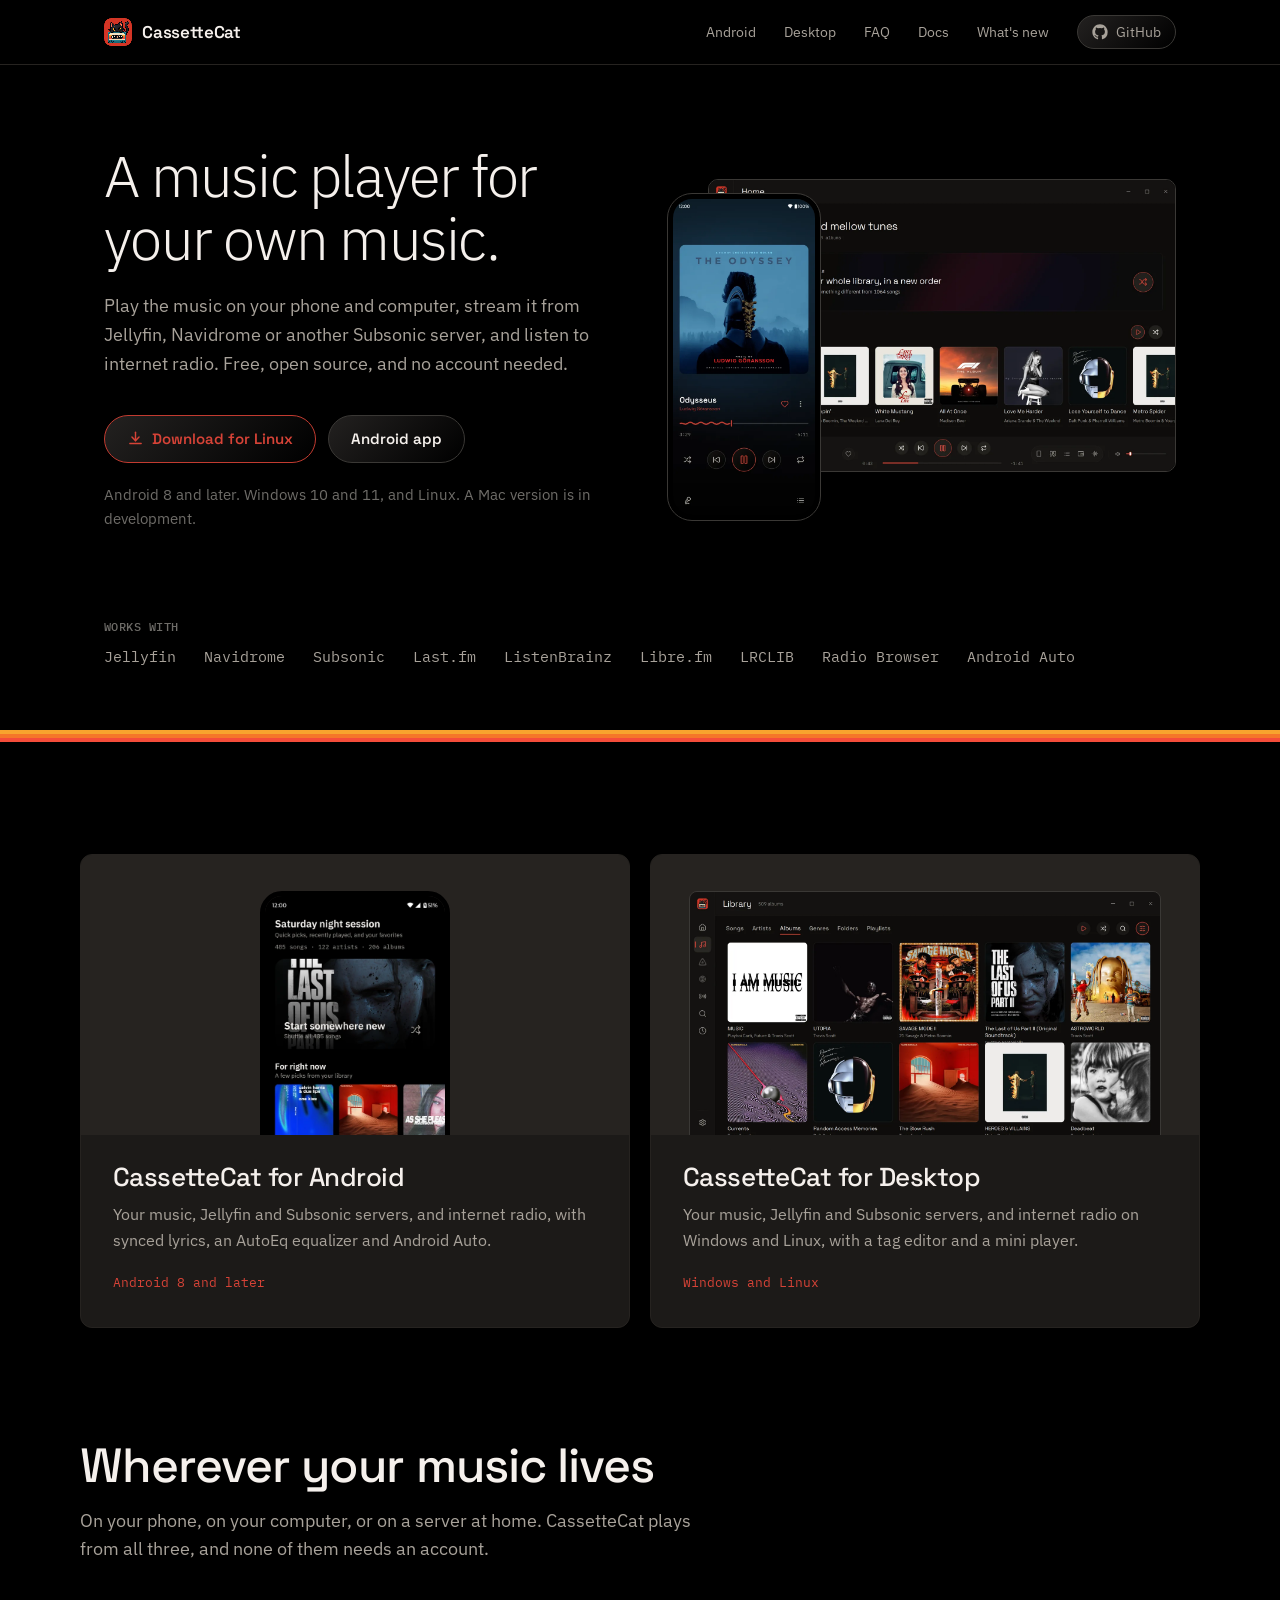
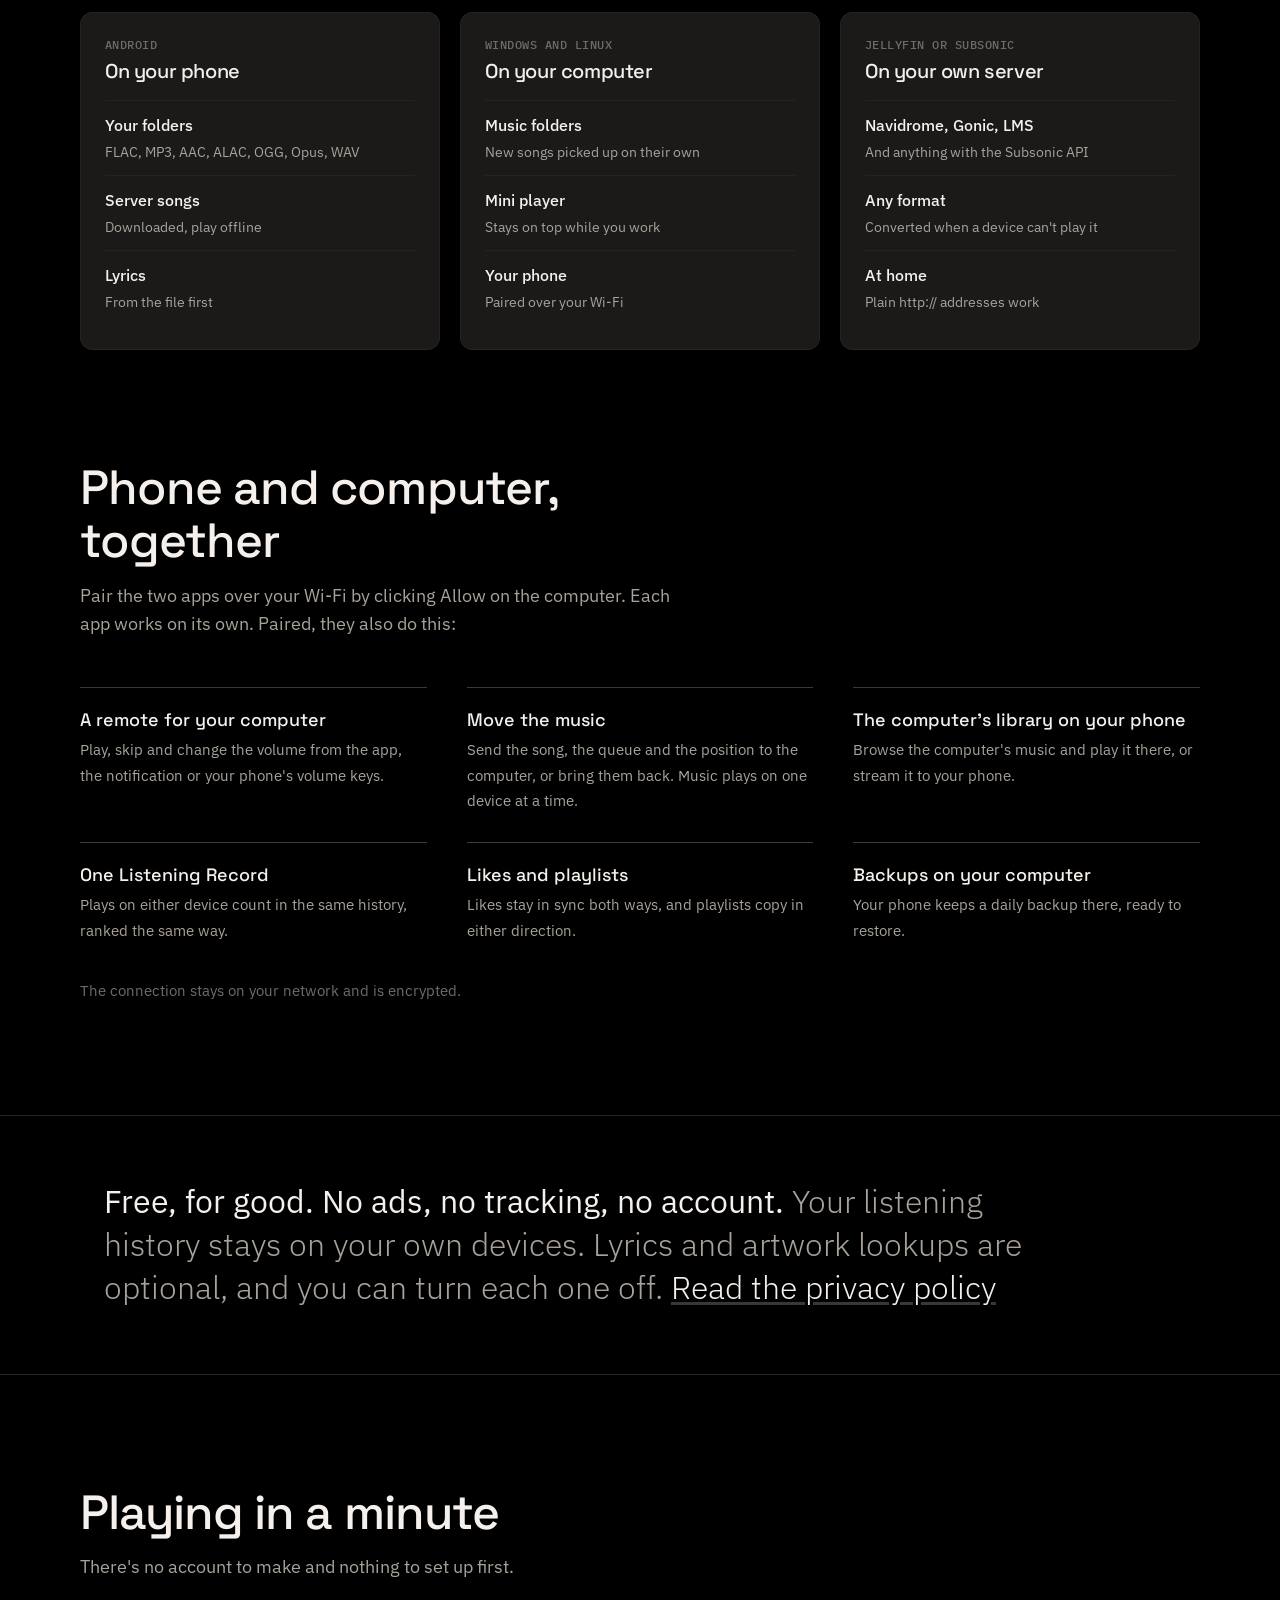
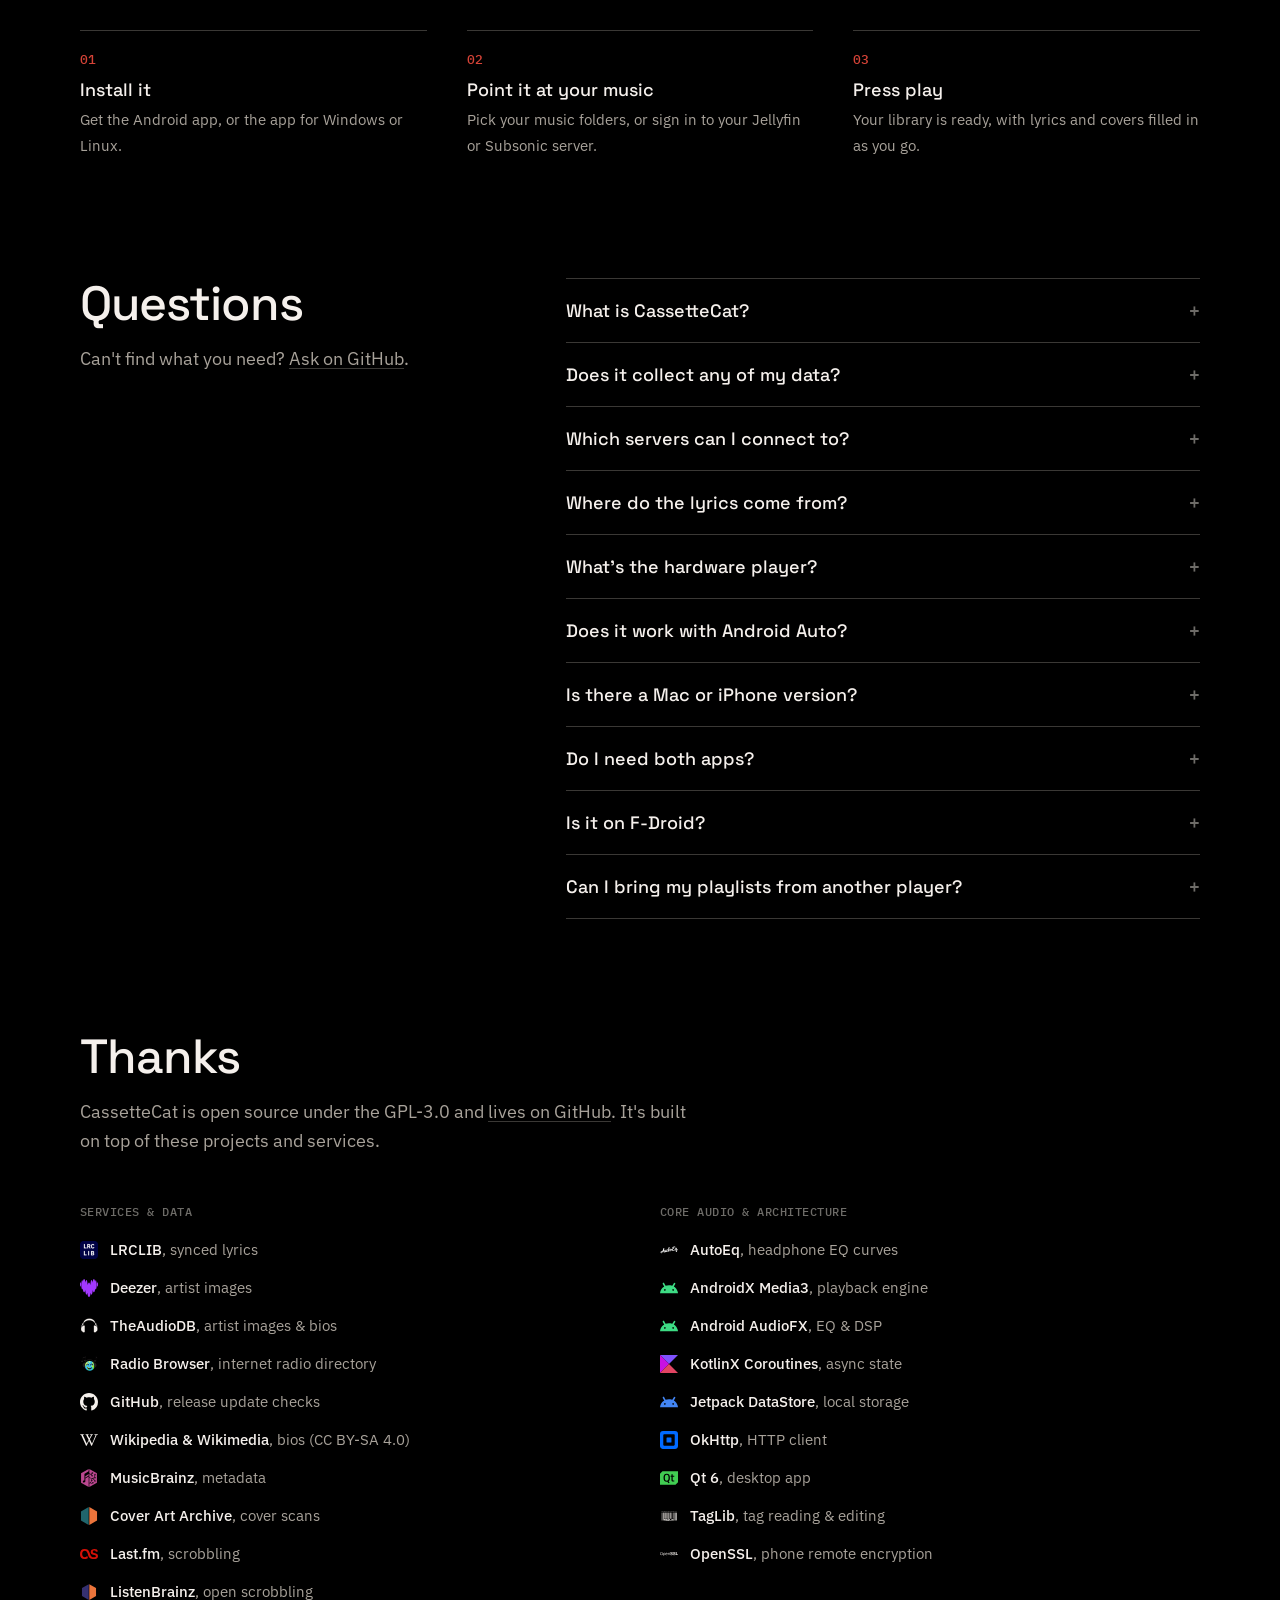
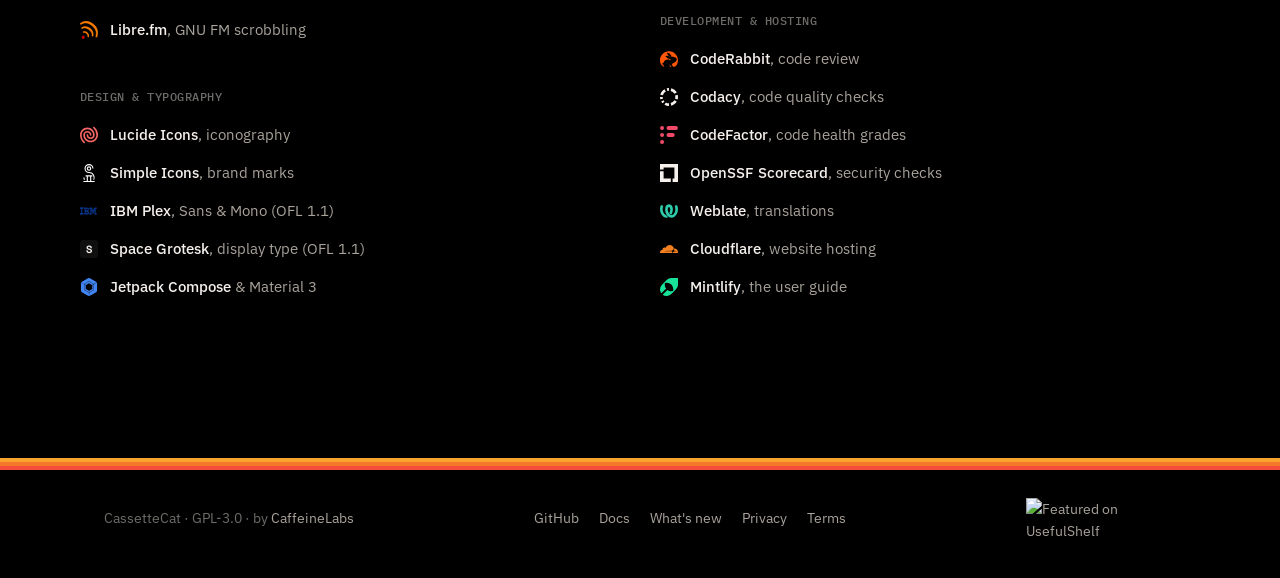
==== commit 1bd996cd: "Even out the home page spacing, drop the app details, and call you back from a background tab" ====
--- a/index.html
+++ b/index.html
@@ -276,7 +276,7 @@
       </a>
     </section>
 
-    <section id="where" class="wrap block where" style="padding-top:0">
+    <section id="where" class="wrap block where">
       <div class="head">
         <h2>Wherever your music lives</h2>
         <p>On your phone, on your computer, or on a server at home. CassetteCat plays from all three, and none of them needs an account.</p>
@@ -309,40 +309,7 @@
       </div>
     </section>
 
-    <section id="details" class="wrap block details" style="padding-top:0">
-      <div class="head">
-        <h2>The small things, done properly</h2>
-        <p>Two of the details in the latest Android release.</p>
-      </div>
-      <div class="detail-grid">
-        <figure class="detail">
-          <div class="mock" aria-hidden="true">
-            <p class="mock-title">Scrobbling</p>
-            <ul class="mock-rows">
-              <li><span>ListenBrainz</span><i class="mock-switch"></i></li>
-              <li><span>Libre.fm</span><i class="mock-switch"></i></li>
-              <li><span>Last.fm</span><i class="mock-switch"></i></li>
-            </ul>
-            <p class="mock-row-strong"><span>Sync Likes</span><small>All likes are synced</small></p>
-          </div>
-          <figcaption><b>Likes become loves</b><span>Songs you like are loved on Last.fm, Libre.fm and ListenBrainz. Sync Likes sends whatever an account is missing, even if you were offline.</span></figcaption>
-        </figure>
-        <figure class="detail">
-          <div class="mock" aria-hidden="true">
-            <p class="mock-title">Playing Next</p>
-            <ul class="mock-rows">
-              <li><span>Through the Valley</span><i class="mock-grip"></i></li>
-              <li><span>Inner Light</span><i class="mock-grip"></i></li>
-              <li><span>Give Life Back to Music</span><i class="mock-grip"></i></li>
-            </ul>
-            <p class="mock-toast"><span>Removed Let You Down</span><b>Undo</b></p>
-          </div>
-          <figcaption><b>Undo in the queue</b><span>Removed the wrong song from Up Next? Undo puts it back where it was.</span></figcaption>
-        </figure>
-      </div>
-    </section>
-
-    <section id="together" class="wrap block together" style="padding-top:0">
+    <section id="together" class="wrap block together">
       <div class="head">
         <h2>Phone and computer, together</h2>
         <p>Pair the two apps over your Wi-Fi by clicking Allow on the computer. Each app works on its own. Paired, they also do this:</p>
@@ -364,7 +331,7 @@
       </div>
     </section>
 
-    <section id="start" class="wrap block start" style="padding-top:0">
+    <section id="start" class="wrap block start">
       <div class="head">
         <h2>Playing in a minute</h2>
         <p>There's no account to make and nothing to set up first.</p>
@@ -425,7 +392,7 @@
       </div>
     </section>
 
-    <section id="credits" class="wrap block" style="padding-top:0">
+    <section id="credits" class="wrap block">
       <div class="head">
         <h2>Thanks</h2>
         <p>CassetteCat is open source under the GPL-3.0 and <a href="https://github.com/samyyy2311/CassetteCat" target="_blank" rel="noopener">lives on GitHub</a>. It's built on top of these projects and services.</p>
@@ -503,7 +470,7 @@
     </div>
   </footer>
 
-  <script src="assets/main.js?v=20261022d"></script>
+  <script src="assets/main.js?v=20261128a"></script>
 </body>
 
 </html>
--- a/assets/style.css
+++ b/assets/style.css
@@ -140,6 +140,8 @@
 .tour-track figcaption span { font-size: 15px; color: var(--ink-2); }
 
 .block { padding: 112px 0; }
+/* Sections that follow one another share one gap instead of adding theirs together. */
+.block + .block { padding-top: 0; }
 .head { max-width: 620px; margin-bottom: 48px; }
 .block-head { display: flex; flex-wrap: wrap; justify-content: space-between; align-items: flex-end; gap: 24px 48px; padding: 112px 0 48px; }
 .block-head .head { max-width: 560px; margin: 0; }
@@ -193,7 +195,7 @@
 #player .platform { max-width: 620px; }
 
 /* Services the apps connect to, as a quiet line of names under the hero. */
-.works-with { display: flex; flex-wrap: wrap; align-items: baseline; gap: 12px 32px; padding-top: 40px; padding-bottom: 40px; }
+.works-with { display: flex; flex-wrap: wrap; align-items: baseline; gap: 12px 32px; padding-top: 8px; padding-bottom: 64px; }
 .works-with h2 { margin: 0; }
 .works-with ul { list-style: none; margin: 0; padding: 0; display: flex; flex-wrap: wrap; gap: 10px 28px; }
 .works-with li { font: 400 15px var(--mono); color: var(--ink-2); }
@@ -208,24 +210,6 @@
 .where-feed b { font-weight: 500; }
 .where-feed span { font-size: 14px; color: var(--ink-2); }
 
-/* Two app screens drawn in HTML, so they stay sharp and light. */
-.detail-grid { display: grid; grid-template-columns: repeat(2, 1fr); gap: 20px; }
-.detail { margin: 0; display: flex; flex-direction: column; }
-.detail .mock { flex: 1; }
-.mock { background: var(--bg-2); border: 1px solid var(--bg-3); border-radius: 12px; padding: 24px; margin-bottom: 20px; }
-.mock-title { font: 500 12px var(--mono); letter-spacing: 0.06em; text-transform: uppercase; color: var(--accent-hi); margin-bottom: 12px; }
-.mock-rows { list-style: none; margin: 0; padding: 0; }
-.mock-rows li { display: flex; justify-content: space-between; align-items: center; padding: 12px 0; border-top: 1px solid var(--bg-3); }
-.mock-switch { width: 36px; height: 20px; border-radius: 10px; border: 1.5px solid var(--accent); position: relative; }
-.mock-switch::after { content: ''; position: absolute; top: 3px; right: 3px; width: 11px; height: 11px; border-radius: 50%; background: var(--accent-hi); }
-.mock-grip { width: 12px; height: 14px; background: radial-gradient(circle, var(--ink-3) 1.5px, transparent 2px) 0 0 / 6px 5px; }
-.mock-row-strong { display: flex; flex-direction: column; margin: 14px 0 0; padding-top: 14px; border-top: 1px solid var(--rule); }
-.mock-row-strong small { font-size: 14px; color: var(--ink-2); }
-.mock-toast { display: inline-flex; gap: 18px; margin: 16px 0 0; padding: 10px 16px; border: 1px solid var(--rule); border-radius: 10px; background: var(--bg); }
-.mock-toast b { font-weight: 500; color: var(--accent-hi); }
-.detail figcaption b { display: block; font: 500 18px var(--display); margin-bottom: 6px; }
-.detail figcaption span { color: var(--ink-2); font-size: 15px; }
-
 /* Three numbered steps from download to playing. */
 .steps { list-style: none; margin: 0; padding: 0; display: grid; grid-template-columns: repeat(3, 1fr); gap: 0 40px; counter-reset: step; }
 .steps li { counter-increment: step; border-top: 1px solid var(--rule); padding: 20px 0 8px; }
@@ -235,7 +219,6 @@
 
 @media (max-width: 900px) {
   .where-grid { grid-template-columns: 1fr; }
-  .detail-grid { grid-template-columns: 1fr; }
   .steps { grid-template-columns: 1fr; }
 }
 
